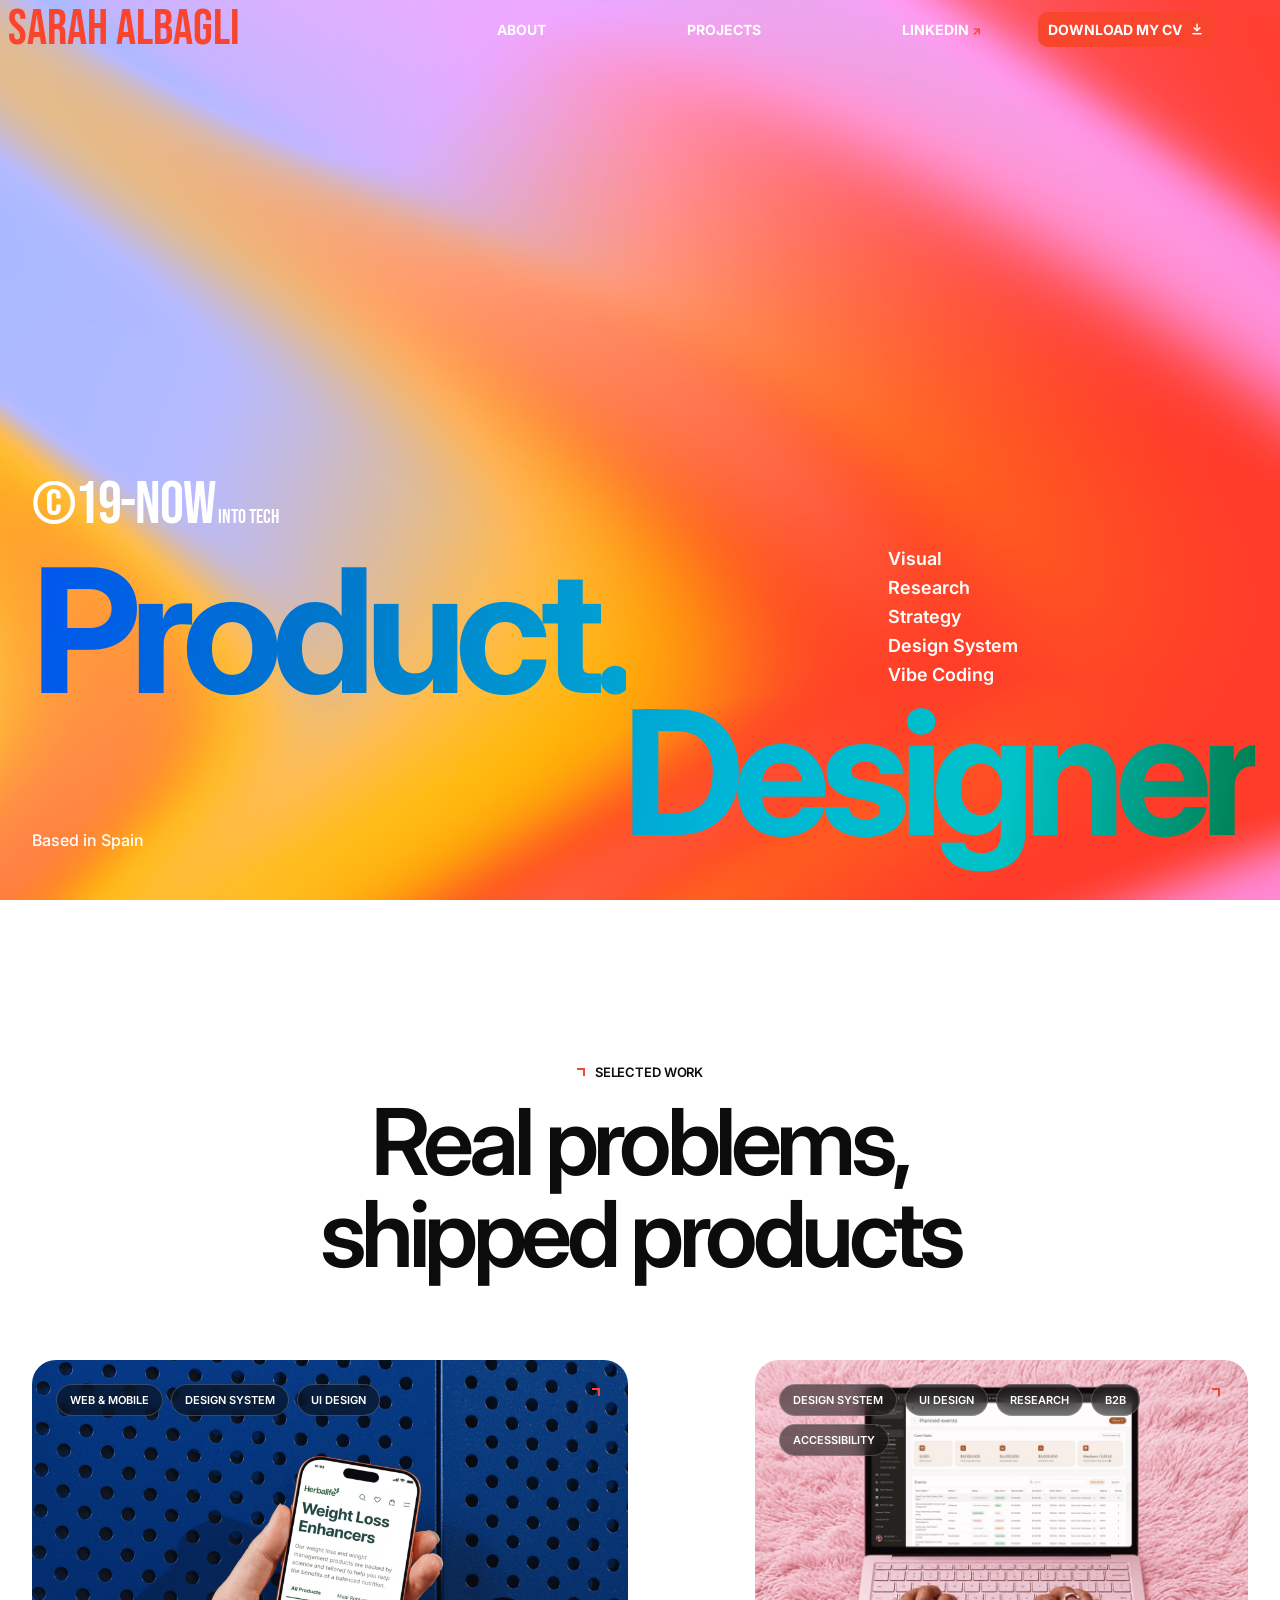
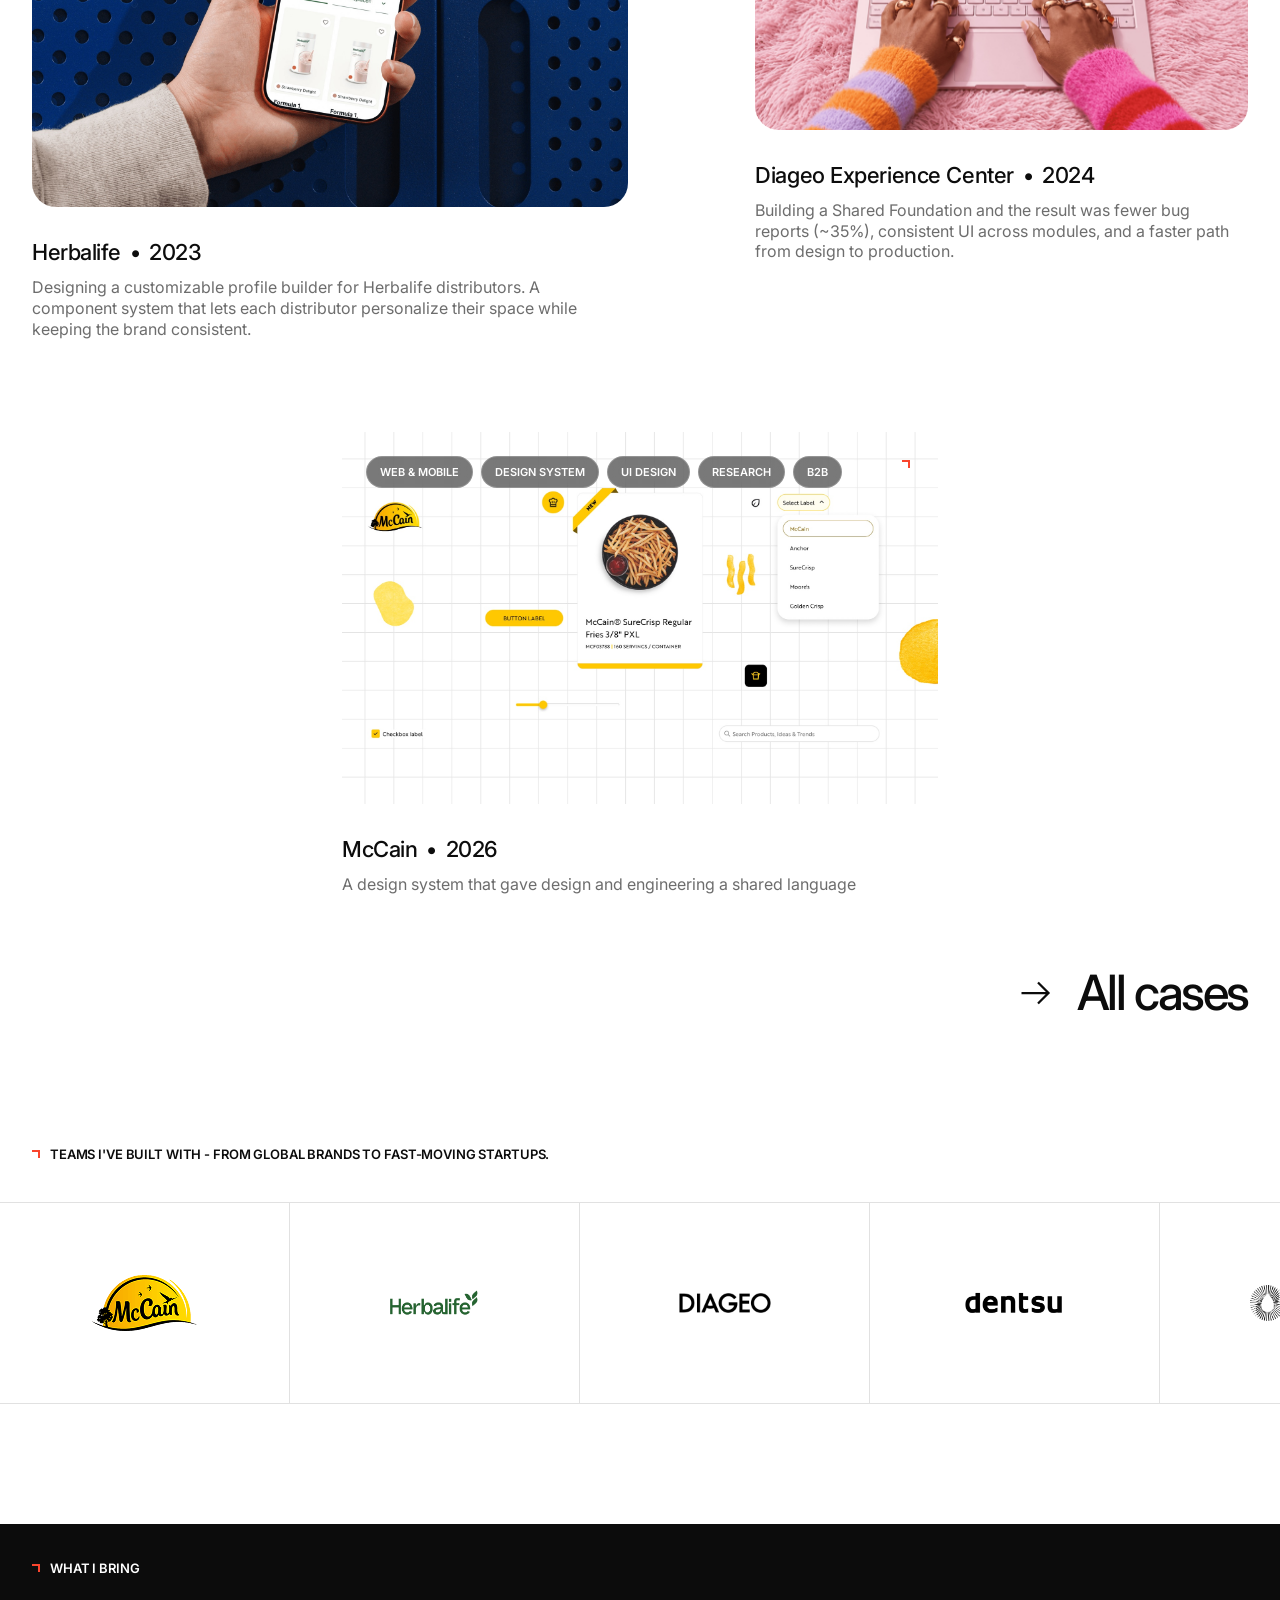
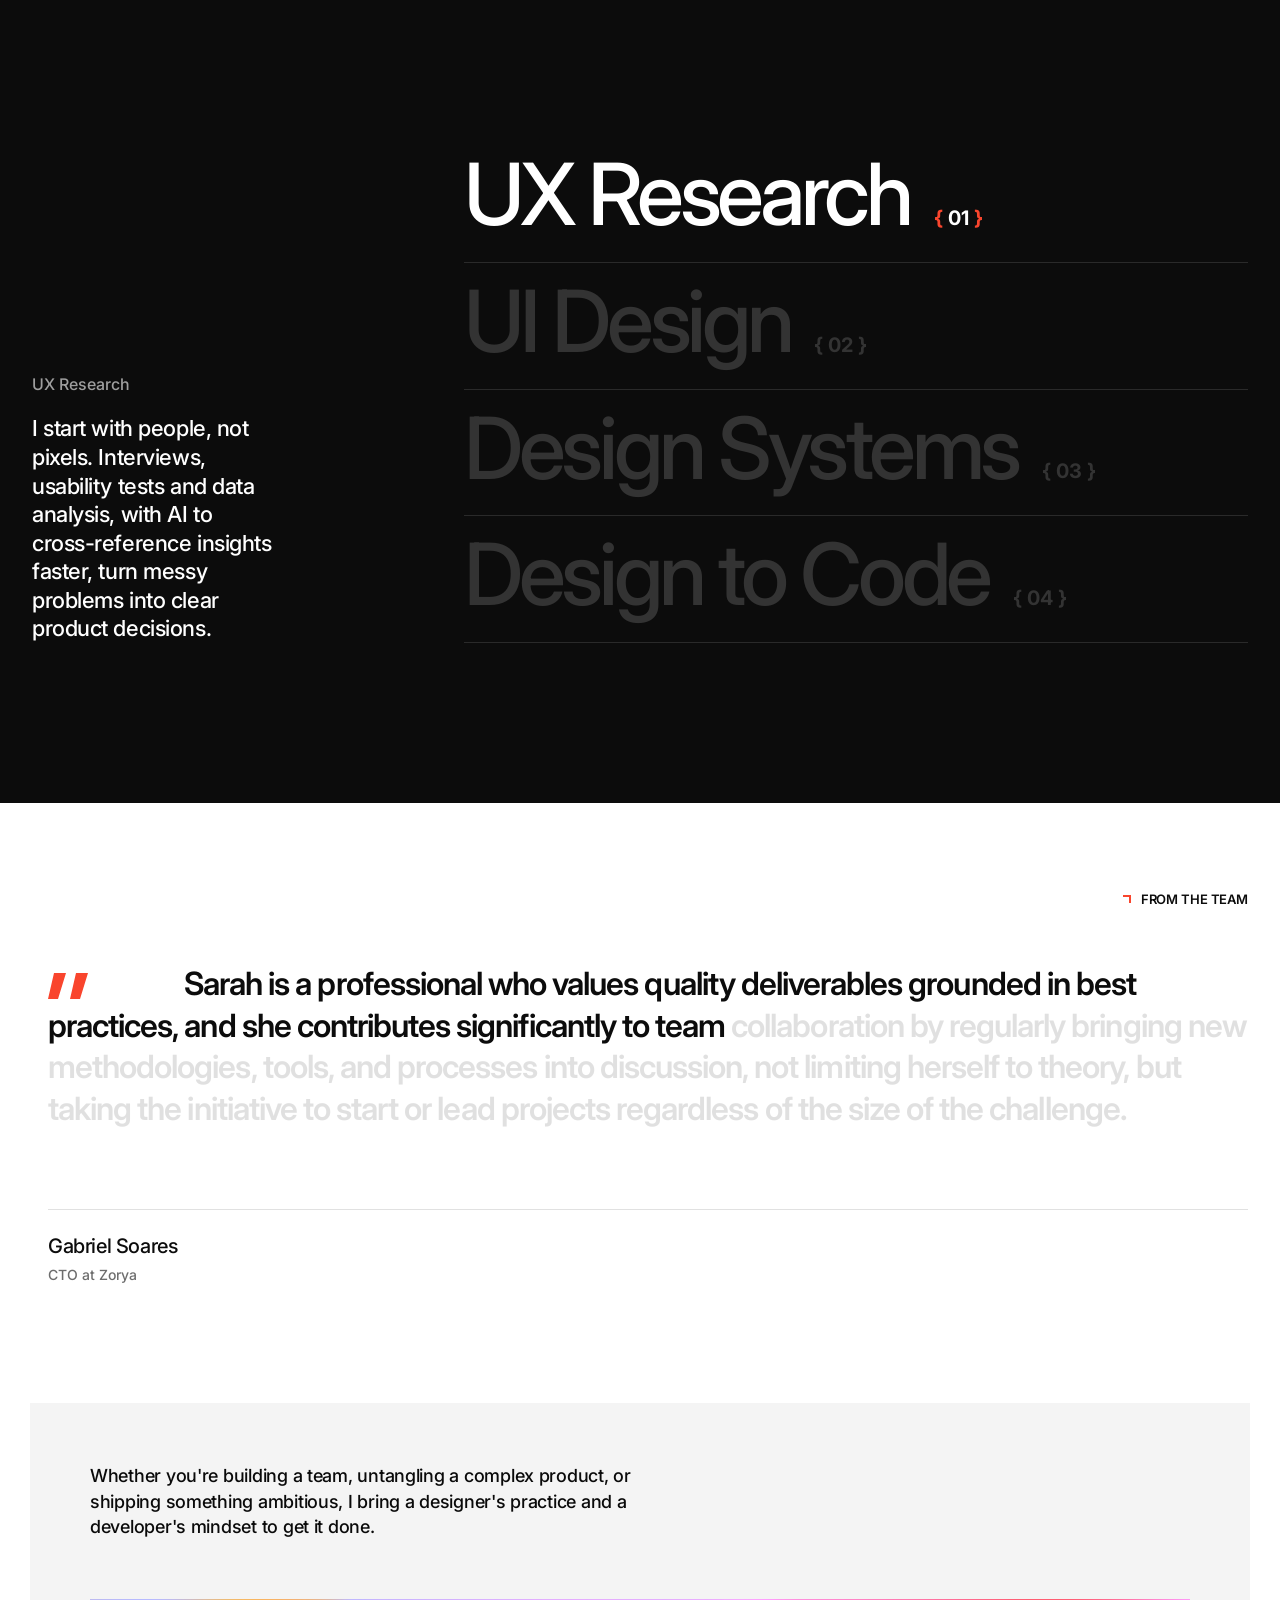
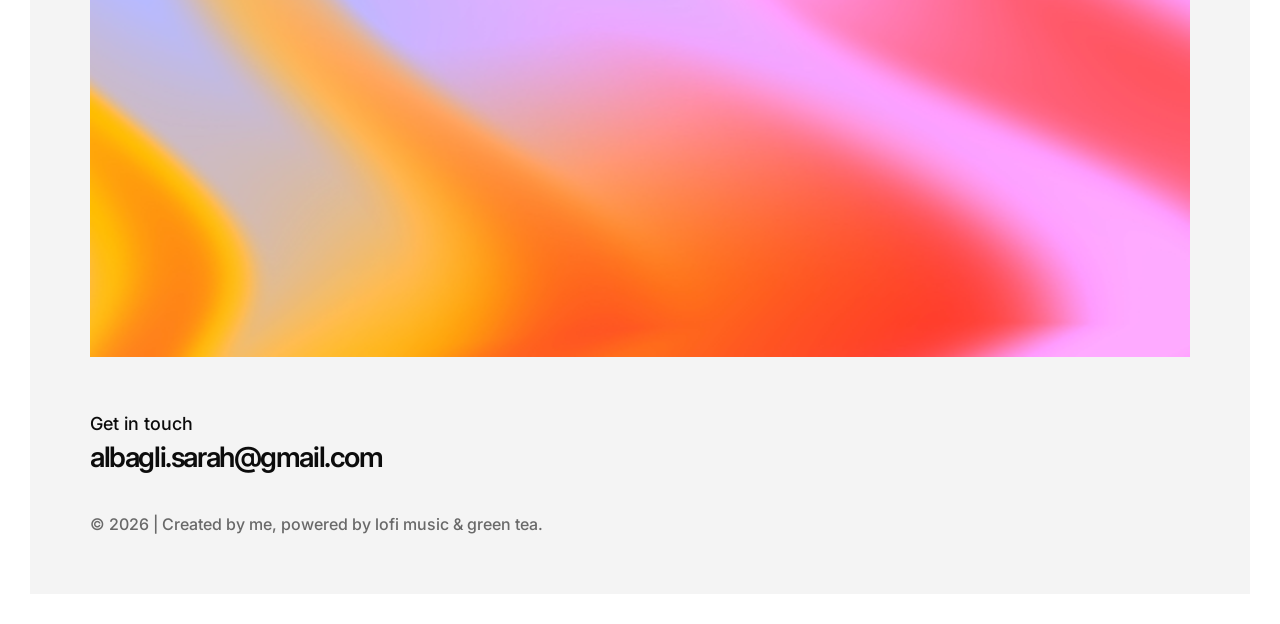
==== index.html @ e876b23d "Vercel Analytics, Herbalife achievements video, process section rework - Vercel Web Analytics script" ====
<!DOCTYPE html>
<html lang="en">
<head>
  <meta charset="UTF-8" />
  <meta name="viewport" content="width=device-width, initial-scale=1" />
  <title data-i18n="home.title">Sarah Albagli • Product Designer</title>
  <meta name="description" content="Senior Product Designer based in Spain." />
  <!-- Link previews (WhatsApp, LinkedIn, Slack, iMessage, browsers) -->
  <meta property="og:type" content="website" />
  <meta property="og:site_name" content="Sarah Albagli" />
  <meta property="og:title" content="Sarah Albagli • Product Designer" />
  <meta property="og:description" content="Senior Product Designer based in Spain." />
  <meta property="og:url" content="https://sarahalbagli.vercel.app/" />
  <meta property="og:image" content="https://sarahalbagli.vercel.app/og-image.jpg" />
  <meta property="og:image:width" content="1200" />
  <meta property="og:image:height" content="630" />
  <meta property="og:image:alt" content="Sarah Albagli, Product Designer" />
  <meta name="twitter:card" content="summary_large_image" />
  <meta name="twitter:title" content="Sarah Albagli • Product Designer" />
  <meta name="twitter:description" content="Senior Product Designer based in Spain." />
  <meta name="twitter:image" content="https://sarahalbagli.vercel.app/og-image.jpg" />
  <link rel="icon" href="/favicon.ico" sizes="32x32" />
  <link rel="icon" type="image/png" sizes="16x16" href="/favicon-16.png" />
  <link rel="icon" type="image/png" sizes="32x32" href="/favicon-32.png" />
  <link rel="apple-touch-icon" href="/apple-touch-icon.png" />
  <link rel="preconnect" href="https://fonts.googleapis.com" />
  <link rel="preconnect" href="https://fonts.gstatic.com" crossorigin />
  <link href="https://fonts.googleapis.com/css2?family=Bebas+Neue&family=Inter:wght@400;500;600;700&display=swap" rel="stylesheet" />
  <link rel="stylesheet" href="style.css" />
  <script>
    // Skip the intro for returning visitors before anything paints
    try { if (localStorage.getItem('introSeen')) document.documentElement.classList.add('intro-seen'); } catch (e) {}
  </script>
  <!-- Vercel Web Analytics (only loads on Vercel; enable it in the project's Analytics tab) -->
  <script>window.va = window.va || function () { (window.vaq = window.vaq || []).push(arguments); };</script>
  <script defer src="/_vercel/insights/script.js"></script>
</head>
<body>

  <!-- First-visit intro: red curtain that splits open -->
  <div class="intro" aria-hidden="true">
    <div class="intro__half intro__half--top"><p class="intro__text" data-i18n="home.intro">Let's create great things together</p></div>
    <div class="intro__half intro__half--bottom"><span class="intro__dot"></span></div>
  </div>

  <!-- Header -->
  <header class="header">
    <a href="./" class="logo">Sarah Albagli</a>
    <nav class="header__nav">
      <a href="./about" data-i18n="nav.about">About</a>
      <a href="./projects/" data-i18n="nav.work">Projects</a>
      <a href="https://www.linkedin.com/in/sarahalbagli/" target="_blank" rel="noopener">LinkedIn <span class="arrow-up">↗</span></a>
    </nav>
    <a href="assets/sarah-albagli-cv.pdf" class="btn-cv" download>
      <span data-i18n="nav.cv">Download my CV</span>
      <svg width="14" height="14" viewBox="0 0 24 24" fill="none" stroke="currentColor" stroke-width="2.5" stroke-linecap="round" stroke-linejoin="round" aria-hidden="true"><path d="M12 4v11M7 10l5 5 5-5M5 20h14"/></svg>
    </a>
    <!-- Language switch hidden until the Spanish copy is reviewed: remove "hidden" and set LANG_SWITCH_ENABLED = true in script.js -->
    <div class="lang" role="group" aria-label="Language" hidden>
      <button type="button" data-lang="en" aria-pressed="true">EN</button>
      <button type="button" data-lang="es" aria-pressed="false">ES</button>
    </div>
    <button class="menu-toggle" aria-expanded="false" aria-controls="menu">
      <span class="menu-toggle__lines" aria-hidden="true"><span></span><span></span></span>
      <span class="menu-toggle__label" data-i18n="menu.label">Menu</span>
    </button>
  </header>

  <!-- Fullscreen menu -->
  <div class="menu" id="menu" aria-label="Site menu" inert>
    <button class="menu__close" aria-label="Close menu">
      <span class="menu__close-icon" aria-hidden="true"><span></span><span></span></span>
      <span class="menu__close-label" data-i18n="menu.label">Menu</span>
    </button>
    <div class="menu__contact">
      <p data-i18n="menu.talk">Let's talk</p>
      <a href="mailto:albagli.sarah@gmail.com">albagli.sarah@gmail.com</a>
    </div>
    <nav class="menu__links">
      <a href="./about/" data-label="About"><span data-i18n="menu.about">About</span></a>
      <a href="./projects/" data-label="Projects"><span data-i18n="menu.projects">Projects</span></a>
      <a href="https://www.linkedin.com/in/sarahalbagli/" target="_blank" rel="noopener" data-label="LinkedIn ↗"><span>LinkedIn ↗</span></a>
      <a href="assets/sarah-albagli-cv.pdf" download data-label="Download my CV"><span data-i18n="nav.cv">Download my CV</span></a>
    </nav>
  </div>

  <main>

    <!-- Hero -->
    <section class="hero" data-hero>
      <div class="hero__bg flow" data-flow="/assets/img/hero-background.jpg" data-flow-amp="2" aria-hidden="true"><canvas></canvas></div>

      <div class="hero__content">
        <p class="hero__since" data-i18n="home.since"><span class="hero__since-big">©19-now</span> into tech</p>

        <h1 class="hero__title">
          <span class="hero__line hero__line--1">Product<span class="hero__dot">.</span></span>
          <span class="hero__line hero__line--2">Designer</span>
        </h1>

        <ul class="hero__skills">
          <li>Visual</li>
          <li data-i18n="tag.research">Research</li>
          <li data-i18n="home.skill.strategy">Strategy</li>
          <li data-i18n="tag.designsystem">Design System</li>
          <li>Vibe Coding</li>
        </ul>

        <p class="hero__location" data-i18n="home.location">Based in Spain</p>
      </div>
    </section>

    <!-- Selected work -->
    <section class="work" id="work">
      <div class="section-head">
        <p class="eyebrow" data-i18n="home.work.eyebrow">Selected work</p>
        <h2 class="work__title" data-i18n="home.work.title">Real problems,<br />shipped products</h2>
      </div>

      <div class="work__grid">
        <a href="./projects/herbalife" class="case case--a reveal">
          <div class="case__media"><ul class="tags tags--dark case__tags"><li data-i18n="tag.webmobile">Web &amp; Mobile</li><li data-i18n="tag.designsystem">Design System</li><li data-i18n="home.svc2.name">UI Design</li></ul><img src="assets/img/herbalife.jpg" alt="Herbalife app on a phone" loading="lazy" /></div>
          <h3 class="case__client">Herbalife <span class="case__dot" aria-hidden="true">•</span> 2023</h3>
          <p class="case__desc" data-i18n="case.herbalife.desc">Designing a customizable profile builder for Herbalife distributors. A component system that lets each distributor personalize their space while keeping the brand consistent.</p>
        </a>

        <a href="./projects/dxc" class="case case--b reveal">
          <div class="case__media"><ul class="tags tags--dark case__tags"><li data-i18n="tag.designsystem">Design System</li><li data-i18n="home.svc2.name">UI Design</li><li data-i18n="tag.research">Research</li><li>B2B</li><li data-i18n="tag.accessibility">Accessibility</li></ul><img src="assets/img/dxc.jpg" alt="Dashboard on a laptop" loading="lazy" /></div>
          <h3 class="case__client">Diageo Experience Center <span class="case__dot" aria-hidden="true">•</span> 2024</h3>
          <p class="case__desc" data-i18n="home.case.dxc.desc">Building a Shared Foundation and the result was fewer bug reports (~35%), consistent UI across modules, and a faster path from design to production.</p>
        </a>

        <a href="./projects/mccain" class="case case--c reveal">
          <div class="case__media"><ul class="tags tags--dark case__tags"><li data-i18n="tag.webmobile">Web &amp; Mobile</li><li data-i18n="tag.designsystem">Design System</li><li data-i18n="home.svc2.name">UI Design</li><li data-i18n="tag.research">Research</li><li>B2B</li></ul><img src="assets/img/mccainmain.jpg" alt="McCain component library" loading="lazy" /><video class="media-video" src="assets/mccainsmall.mp4" autoplay muted loop playsinline disablepictureinpicture preload="metadata" aria-hidden="true"></video></div>
          <h3 class="case__client">McCain <span class="case__dot" aria-hidden="true">•</span> 2026</h3>
          <p class="case__desc" data-i18n="home.case.mccain.desc">A design system that gave design and engineering a shared language</p>
        </a>

        <!-- AI Hub: hidden for now. To bring it back, delete the "hidden" attribute on the line below. -->
        <a href="./projects/ai-hub" class="case case--d reveal" hidden>
          <div class="case__media"><ul class="tags tags--dark case__tags"><li data-i18n="tag.webmobile">Web &amp; Mobile</li><li data-i18n="tag.research">Research</li><li>B2B</li><li data-i18n="home.svc2.name">UI Design</li></ul><img src="assets/img/ai-hub.jpg" alt="AI Hub, coming soon" loading="lazy" /></div>
          <h3 class="case__client">AI Hub <span class="case__dot" aria-hidden="true">•</span> 2026</h3>
          <p class="case__desc" data-i18n="case.aihub.desc">Unifying tools, workflows and culture for 68,000 people across 120+ markets, in 15 languages.</p>
        </a>
      </div>

      <a href="./projects" class="all-cases">
        <svg width="36" height="36" viewBox="0 0 24 24" fill="none" stroke="currentColor" stroke-width="1.5" aria-hidden="true"><path d="M3 12h18M14 5l7 7-7 7"/></svg>
        <span data-i18n="home.allcases">All cases</span>
      </a>
    </section>

    <!-- Clients -->
    <section class="logos" aria-labelledby="logos-title">
      <div class="marquee-head marquee-head--left"><h2 class="eyebrow" id="logos-title"><span><span data-i18n="home.logos.title">Teams I've built with</span> - <span data-i18n="home.logos.sub">From global brands to fast-moving startups.</span></span></h2></div>
      <div class="clients">
      <div class="clients__track marquee__track">
        <div class="clients__set marquee__set">
          <div class="clients__cell"><img src="assets/logos/mccain.png" alt="McCain" /></div>
          <div class="clients__cell"><img src="assets/logos/herbalife.png" alt="Herbalife" /></div>
          <div class="clients__cell"><img src="assets/logos/diageo.png" alt="Diageo" class="is-square" /></div>
          <div class="clients__cell"><img src="assets/logos/dentsu.png" alt="dentsu" /></div>
          <div class="clients__cell"><img src="assets/logos/primo-brands.png" alt="Primo Brands" /></div>
        </div>
      </div>
      </div>
    </section>

    <!-- What I bring -->
    <section class="services">
      <div class="services__head">
        <p class="eyebrow eyebrow--light" data-i18n="home.svc.eyebrow">What I Bring</p>
      </div>

      <div class="services__body">
        <div class="services__detail">
          <p class="services__detail-title" data-i18n="home.svc1.name">UX Research</p>
          <p class="services__detail-text" data-i18n="home.svc1.text">I start with people, not pixels. Interviews, usability tests and data analysis, with AI to cross-reference insights faster, turn messy problems into clear product decisions.</p>
        </div>

        <ul class="services__list">
          <li data-i18n-text="home.svc1.text" class="is-active" data-text="I start with people, not pixels. Interviews, usability tests and data analysis, with AI to cross-reference insights faster, turn messy problems into clear product decisions.">
            <span class="services__name" data-i18n="home.svc1.name">UX Research</span><span class="services__num">{ <b>01</b> }</span>
          </li>
          <li data-i18n-text="home.svc2.text" data-text="Clean, intentional interfaces with an eye for detail. Every state is considered, from empty to error to loading, so the experience holds up beyond the happy path.">
            <span class="services__name" data-i18n="home.svc2.name">UI Design</span><span class="services__num">{ <b>02</b> }</span>
          </li>
          <li data-i18n-text="home.svc3.text" data-text="I build and maintain component libraries that scale: tokens, variants and documentation that keep product, brand and code consistent as the team grows.">
            <span class="services__name" data-i18n="home.svc3.name">Design Systems</span><span class="services__num">{ <b>03</b> }</span>
          </li>
          <li data-i18n-text="home.svc4.text" data-text="A former front-end developer, I know what engineers need to ship. My handoffs are detailed, my specs are realistic, and I prototype in code when it's the faster path.">
            <span class="services__name" data-i18n="home.svc4.name">Design to Code</span><span class="services__num">{ <b>04</b> }</span>
          </li>
        </ul>
      </div>
    </section>

    <!-- Testimonial -->
    <section class="quote">
      <p class="eyebrow quote__eyebrow" data-i18n="home.quote.eyebrow">From the Team</p>
      <blockquote class="quote__body">
        <svg class="quote__mark" width="40" height="26" viewBox="0 0 40 26" aria-hidden="true"><path d="M6 0h12L10 26H0zM28 0h12l-8 26H22z"/></svg>
        <p class="quote__text" data-words data-i18n="home.quote.text">Sarah is a professional who values quality deliverables grounded in best practices, and she contributes significantly to team collaboration by regularly bringing new methodologies, tools, and processes into discussion, not limiting herself to theory, but taking the initiative to start or lead projects regardless of the size of the challenge.</p>
        <footer class="quote__author">
          <cite>Gabriel Soares</cite>
          <span data-i18n="home.quote.role">CTO at Zorya</span>
        </footer>
      </blockquote>
    </section>

  </main>

  <!-- Footer -->
  <footer class="footer">
    <p class="footer__statement" data-i18n="footer.statement">Whether you're building a team, untangling a complex product, or shipping something ambitious, I bring a designer's practice and a developer's mindset to get it done.</p>
    <div class="footer__gradient flow" data-flow="/assets/img/footer-background.jpg" aria-hidden="true"><canvas></canvas></div>
    <p class="footer__label" data-i18n="footer.label">Get in touch</p>
    <a href="mailto:albagli.sarah@gmail.com" class="footer__email">albagli.sarah@gmail.com</a>
    <p class="footer__copy" data-i18n="footer.copy">© 2026 | Created by me, powered by lofi music &amp; green tea.</p>
  </footer>

  <!-- Spanish translations for this page (shared strings live in /i18n.js) -->
  <script type="application/json" id="i18n-es">
{
  "home.title": "Sarah Albagli • Diseñadora de Producto",
  "home.intro": "Hagamos grandes cosas juntos",
  "home.since": "<span class=\"hero__since-big\">©19-now</span> en tecnología",
  "home.skill.strategy": "Estrategia",
  "home.location": "Desde España",
  "home.work.eyebrow": "Trabajos seleccionados",
  "home.work.title": "Problemas reales,<br />productos lanzados",
  "home.allcases": "Todos los casos",
  "home.svc.eyebrow": "Lo que aporto",
  "home.svc1.name": "Investigación UX",
  "home.svc2.name": "Diseño UI",
  "home.svc3.name": "Sistemas de diseño",
  "home.svc4.name": "Del diseño al código",
  "home.svc1.text": "Empiezo por las personas, no por los píxeles. Entrevistas, pruebas de usabilidad y análisis de datos, con IA para cruzar hallazgos más rápido, convierten problemas confusos en decisiones de producto claras.",
  "home.quote.eyebrow": "Del equipo",
  "home.quote.text": "Sarah es una profesional que valora los entregables de calidad basados en buenas prácticas, y contribuye de forma significativa a la colaboración del equipo trayendo con frecuencia nuevas metodologías, herramientas y procesos a la discusión. No se limita a la teoría: toma la iniciativa de iniciar o liderar proyectos, sin importar el tamaño del desafío.",
  "home.quote.role": "CTO en Zorya",
  "home.svc2.text": "Interfaces limpias e intencionales, con atención al detalle. Cada estado está pensado, del vacío al error y a la carga, para que la experiencia funcione más allá del camino ideal.",
  "home.svc3.text": "Construyo y mantengo librerías de componentes que escalan: tokens, variantes y documentación que mantienen coherentes producto, marca y código a medida que el equipo crece.",
  "home.svc4.text": "Como ex desarrolladora front-end, sé lo que los ingenieros necesitan para lanzar. Mis handoffs son detallados, mis especificaciones realistas, y prototipo en código cuando es el camino más rápido.",
  "home.logos.title": "Equipos con los que he construido",
  "home.logos.sub": "De marcas globales a startups que se mueven rápido."
}
  </script>
  <script src="i18n.js"></script>
  <script src="script.js"></script>
</body>
</html>
---- style.css ----
/* ---------- Tokens ---------- */
:root {
  --ink: #0c0c0c;
  --ink-soft: rgba(12, 12, 12, 0.6);
  --paper: #ffffff;
  --paper-2: #f4f4f4;
  --blue: #0077cb;
  --red: #f9452d;
  --line: rgba(12, 12, 12, 0.12);

  --g-yellow: #ffb800;
  --g-orange: #ff7a1a;
  --g-lavender: #a9b4ff;
  --g-pink: #f7a3ff;
  --g-red: #ff3b2f;

  --font-sans: "Inter", system-ui, sans-serif;
  --font-display: "Bebas Neue", "Inter", sans-serif;

  --gutter: clamp(16px, 2.5vw, 36px);
}

*, *::before, *::after { box-sizing: border-box; }
html { scroll-behavior: smooth; }
body {
  margin: 0;
  font-family: var(--font-sans);
  color: var(--ink);
  background: var(--paper);
  -webkit-font-smoothing: antialiased;
  overflow-x: hidden;
}
[hidden] { display: none !important; }
img { display: block; max-width: 100%; }
a { color: inherit; text-decoration: none; }
ul { list-style: none; margin: 0; padding: 0; }
h1, h2, h3, p, blockquote { margin: 0; }
button { font: inherit; color: inherit; background: none; border: 0; cursor: pointer; }

/* ---------- Shared ---------- */
.eyebrow {
  display: inline-flex;
  align-items: center;
  gap: 10px;
  font-size: 13px;
  font-weight: 600;
  text-transform: uppercase;
  letter-spacing: -0.01em;
}
.eyebrow::before {
  content: "";
  width: 8px;
  height: 8px;
  border-top: 2px solid var(--red);
  border-right: 2px solid var(--red);
}
.eyebrow--light { color: #fff; }


/* ---------- Header ---------- */
.header {
  position: fixed;
  inset: 0 0 auto 0;
  z-index: 50;
  display: grid;
  grid-template-columns: 1fr auto auto auto;
  align-items: center;
  gap: clamp(20px, 4.5vw, 96px);
  padding: 4px 8px 0;
  color: #fff;
  mix-blend-mode: normal;
  transition: background 0.3s, color 0.3s;
}
.header.is-solid { background: rgba(255, 255, 255, 0.85); backdrop-filter: blur(12px); color: var(--ink); }
.logo {
  font-family: var(--font-display);
  font-size: 50px;
  line-height: 1;
  color: var(--red);
  text-transform: uppercase;
  white-space: nowrap;
  transition: color 0.2s;
}
.logo:hover { color: var(--blue); }
.header__nav { display: flex; gap: clamp(32px, 11vw, 150px); }
.header__nav a {
  font-size: 14px;
  font-weight: 700;
  text-transform: uppercase;
  transition: opacity 0.2s;
}
.header__nav a:hover { opacity: 0.6; }
.arrow-up { color: var(--red); font-size: 12px; }

.btn-cv {
  display: inline-flex;
  align-items: center;
  gap: 8px;
  padding: 9px 10px;
  border-radius: 10px;
  background: var(--red);
  color: #fff;
  font-size: 14px;
  font-weight: 700;
  text-transform: uppercase;
  transition: transform 0.2s, background-color 0.2s;
}
.btn-cv:hover { transform: translateY(-2px); background: var(--blue); }

/* The Menu button only exists on tablet and mobile, where the nav links are hidden */
.menu-toggle { display: none; align-items: center; gap: 20px; }
.menu-toggle__lines { display: grid; gap: 8px; width: 42px; }
.menu-toggle__lines span { height: 2px; background: currentColor; transition: transform 0.3s; }
.menu-toggle__label { font-family: var(--font-display); font-size: 50px; line-height: 1; }

/* ---------- Language switch ---------- */
.lang { display: flex; align-items: center; font-size: 14px; font-weight: 700; }
.lang button { padding: 6px 4px; opacity: 0.45; transition: opacity 0.2s; }
.lang button + button::before { content: "/"; margin-right: 8px; opacity: 0.45; }
.lang button:hover, .lang button[aria-pressed="true"] { opacity: 1; }

/* ---------- First-visit intro ---------- */
.intro { position: fixed; inset: 0; z-index: 100; }
.intro-seen .intro { display: none; }
html.intro-active { overflow: hidden; }
.intro::before {
  content: "";
  position: absolute;
  inset: 0;
  background: rgba(0, 0, 0, 0.6);
  transition: opacity 1.5s ease;
}
.intro.is-open { pointer-events: none; }
.intro.is-open::before { opacity: 0; }
.intro__half {
  position: absolute;
  left: 0;
  right: 0;
  height: 50%;
  display: flex;
  justify-content: center;
  background: #e8200e;
  transition: transform 1.5s cubic-bezier(.7,0,.25,1);
}
.intro__half--top { top: 0; align-items: flex-end; padding: 0 16px 14px; }
.intro__half--bottom { bottom: 0; align-items: flex-start; padding-top: 22px; }
.intro.is-open .intro__half--top { transform: translateY(-100%); }
.intro.is-open .intro__half--bottom { transform: translateY(100%); }
.intro__text {
  font-family: var(--font-display);
  font-size: clamp(28px, 4.4vw, 64px);
  line-height: 1;
  text-transform: uppercase;
  text-align: center;
  color: #fff;
}
.intro__text span {
  display: inline-block;
  opacity: 0;
  transform: translateY(45%);
  animation: intro-letter 0.5s cubic-bezier(.2,.7,.2,1) forwards;
}
.intro__dot { width: 8px; height: 8px; border-radius: 50%; background: #fff; }
@keyframes intro-letter { to { opacity: 1; transform: none; } }

/* ---------- Menu panel ---------- */
.menu {
  position: fixed;
  inset: 0 0 auto 0;
  z-index: 70;
  display: grid;
  grid-template-columns: 1fr auto;
  grid-template-rows: auto 1fr;
  row-gap: 24px;
  min-height: 328px;
  padding: 40px;
  background: #e8200e;
  color: #fff;
  transform: translateY(-100%);
  visibility: hidden;
  transition: transform 0.55s cubic-bezier(.7,0,.2,1), visibility 0s linear 0.55s;
}
.menu.is-open {
  transform: none;
  visibility: visible;
  transition: transform 0.55s cubic-bezier(.7,0,.2,1), visibility 0s;
}
.menu__close { grid-column: 1 / -1; display: flex; align-items: center; gap: 20px; justify-self: end; align-self: start; }
.menu__close-label { font-family: var(--font-display); font-size: 50px; line-height: 0.9; }
.menu__close-icon { position: relative; width: 42px; height: 12px; }
.menu__close-icon span { position: absolute; left: 0; top: 50%; width: 100%; height: 2px; background: currentColor; }
.menu__close-icon span:first-child { transform: rotate(14deg); }
.menu__close-icon span:last-child { transform: rotate(-14deg); }

.menu__contact { align-self: end; }
.menu__contact p { font-size: 18px; font-weight: 500; margin-bottom: 4px; }
.menu__contact a { font-size: clamp(26px, 3.2vw, 46px); font-weight: 600; letter-spacing: -0.04em; }
.menu__links { display: grid; justify-items: end; align-self: end; }
.menu__links a {
  position: relative;
  display: block;
  overflow: hidden;
  font-size: 30px;
  font-weight: 600;
  line-height: 1.43;
  letter-spacing: -0.03em;
}
.menu__links a span, .menu__links a::after { display: block; transition: transform 0.4s cubic-bezier(.7,0,.2,1); }
.menu__links a::after { content: attr(data-label); position: absolute; left: 0; top: 100%; }
.menu__links a:hover span, .menu__links a:hover::after { transform: translateY(-100%); }

/* ---------- Flowing gradient (hero + footer) ----------
   The image is the static fallback; script.js warps it slowly on a WebGL canvas. */
.hero__bg, .footer__gradient {
  position: absolute;
  inset: 0;
  overflow: hidden;
  background: var(--g-lavender) center / cover no-repeat;
}
.hero__bg { background-image: url("assets/img/hero-background.jpg"); }
.footer__gradient { background-image: url("assets/img/footer-background.jpg"); }
.flow canvas {
  position: absolute;
  inset: 0;
  width: 100%;
  height: 100%;
  opacity: 0;
  transition: opacity 0.8s ease;
}
.flow canvas.is-ready { opacity: 1; }

/* ---------- Hero ---------- */
.hero {
  position: relative;
  min-height: 100vh;
  min-height: 100svh;
  overflow: hidden;
  color: #fff;
}
.hero__content {
  position: relative;
  min-height: inherit;
  display: grid;
  grid-template-columns: 1fr auto;
  grid-template-rows: 1fr auto auto auto;
  padding: 0 var(--gutter) var(--gutter);
}
.hero__since {
  grid-column: 1 / -1;
  align-self: end;
  font-family: var(--font-display);
  font-size: 20px;
  text-transform: uppercase;
  line-height: 1;
}
.hero__since-big { font-size: 60px; letter-spacing: -0.02em; }

.hero__title {
  grid-column: 1 / -1;
  grid-row: 2 / 4;
  font-weight: 700;
  font-size: clamp(64px, 13.5vw, 240px);
  line-height: 0.82;
  letter-spacing: -0.06em;
  margin-top: 0.15em;
}
.hero__line {
  display: block;
  width: fit-content;
  /* the gradient only paints inside the box: extend it below the descenders (g) */
  padding-bottom: 0.3em;
  margin-bottom: -0.3em;
  background: linear-gradient(100deg, #0047ff 0%, #0077cb 30%, #00b5d6 60%, #00c2c7 80%, #00733a 100%);
  background-size: 100vw 100%;
  background-attachment: fixed;
  -webkit-background-clip: text;
  background-clip: text;
  color: transparent;
}
.hero__line--2 { margin-left: auto; margin-right: -0.04em; margin-bottom: -0.16em; }
.hero__dot { display: inline-block; }

.hero__skills {
  grid-column: 2;
  grid-row: 2;
  align-self: start;
  margin: 0.6em 18vw 0 0;
  font-size: 18px;
  font-weight: 600;
  line-height: 1.6;
  position: relative;
  z-index: 1;
}
.hero__location {
  grid-column: 1;
  grid-row: 4;
  margin-top: -2.4em;
  font-size: 16px;
  font-weight: 500;
}

/* ---------- Selected work ---------- */
.work { padding: 160px var(--gutter) 80px; }
.section-head { text-align: center; margin-bottom: 80px; }
.work__title {
  margin-top: 16px;
  font-size: clamp(48px, 7.2vw, 104px);
  font-weight: 600;
  line-height: 1;
  letter-spacing: -0.06em;
}

.work__grid {
  display: grid;
  grid-template-columns: repeat(12, 1fr);
  row-gap: 64px;
  column-gap: 24px;
}
.case { display: block; }
.case--a { grid-column: 1 / 7; }
.case--b { grid-column: 8 / 13; }
.case--c { grid-column: 4 / 10; }
.case--d { grid-column: 1 / 7; }

.case__media {
  position: relative;
  overflow: hidden;
  border-radius: 24px;
  margin-bottom: 32px;
  background: var(--paper-2);
}
.case__media::after {
  content: "";
  position: absolute;
  top: 28px;
  right: 28px;
  width: 8px;
  height: 8px;
  border-top: 2px solid var(--red);
  border-right: 2px solid var(--red);
}
.case__media img { display: block; width: 100%; aspect-ratio: 4 / 3; object-fit: cover; transition: transform 0.6s cubic-bezier(.2,.7,.2,1); }
.case--c .case__media img { aspect-ratio: 16 / 10; }
.case:hover .case__media img, .case:hover .case__media video { transform: scale(1.04); }

.case__client { font-size: 22px; font-weight: 500; letter-spacing: -0.02em; color: var(--ink); margin-bottom: 12px; }
.case__dot { margin: 0 0.15em; }
.case__tags { position: absolute; top: 24px; left: 24px; right: 64px; z-index: 2; }
/* darker than the default dark pills so they stay legible on light images too */
.case__tags.tags--dark li { background: rgba(12, 12, 12, 0.55); border-color: rgba(255, 255, 255, 0.2); }
.case__desc { font-size: 16px; font-weight: 400; color: var(--ink-soft); line-height: 1.3; margin-bottom: 28px; }

.tags { display: flex; flex-wrap: wrap; gap: 8px; }
.tags li {
  padding: 8px 13px;
  border: 1px solid var(--line);
  border-radius: 999px;
  font-size: 11px;
  font-weight: 600;
  text-transform: uppercase;
}

.all-cases {
  display: flex;
  align-items: center;
  justify-content: flex-end;
  gap: 24px;
  margin-top: 40px;
  font-size: clamp(36px, 3.8vw, 55px);
  font-weight: 500;
  letter-spacing: -0.05em;
}
.all-cases svg { transition: transform 0.3s; }
.all-cases:hover svg { transform: translateX(8px); }

/* Autoplay videos sit invisibly over their image and fade in only once
   they are actually playing, so a blocked video never shows a play button */
.media-video {
  position: absolute;
  inset: 0;
  width: 100%;
  height: 100%;
  object-fit: cover;
  opacity: 0;
  pointer-events: none;
  transition: opacity 0.5s ease, transform 0.6s cubic-bezier(.2,.7,.2,1);
}
.media-video.is-playing { opacity: 1; }
.media-video::-webkit-media-controls,
.media-video::-webkit-media-controls-start-playback-button { display: none !important; }
.case-card .media-video { z-index: 0; }

/* ---------- What I bring ---------- */
.services { background: var(--ink); color: #fff; padding: 36px var(--gutter) 160px; }
.services__head { display: flex; justify-content: space-between; align-items: flex-start; margin-bottom: 160px; }
.services__body { display: grid; grid-template-columns: 1fr 2fr; gap: 40px; align-items: end; }
.services__detail { max-width: 240px; }
.services__detail-title { font-size: 16px; font-weight: 500; opacity: 0.6; margin-bottom: 20px; }
.services__detail-text { font-size: 22px; font-weight: 500; line-height: 1.3; letter-spacing: -0.02em; transition: opacity 0.25s; }

.services__list li {
  display: flex;
  align-items: flex-end;
  gap: 24px;
  padding: 16px 0 24px;
  border-bottom: 1px solid rgba(255, 255, 255, 0.12);
  color: #333;
  cursor: pointer;
  transition: color 0.35s;
}
.services__name {
  font-size: clamp(44px, 6.7vw, 96px);
  font-weight: 500;
  line-height: 1;
  letter-spacing: -0.05em;
}
.services__num { font-size: 20px; font-weight: 700; padding-bottom: 0.4em; white-space: nowrap; }
.services__list li.is-active { color: #fff; }
.services__list li.is-active .services__num { color: var(--red); }
.services__list li.is-active .services__num b { color: #fff; }

/* ---------- Testimonial ---------- */
.quote { padding: 88px var(--gutter) 120px; }
.quote__eyebrow { display: flex; justify-content: flex-end; margin-bottom: 56px; }
.quote__body { max-width: 1200px; margin-left: auto; }
.quote__mark { fill: var(--red); float: left; margin: 10px 96px 0 0; }
.quote__text {
  font-size: clamp(24px, 2.5vw, 36px);
  font-weight: 600;
  line-height: 1.3;
  letter-spacing: -0.03em;
  padding-bottom: 80px;
  border-bottom: 1px solid var(--line);
}
.quote__text .w { opacity: 0.12; transition: opacity 0.4s; }
.quote__text .w.is-on { opacity: 1; }
.quote__author { padding-top: 24px; }
.quote__author cite { display: block; font-style: normal; font-size: 20px; font-weight: 500; letter-spacing: -0.02em; }
.quote__author span { display: block; margin-top: 8px; font-size: 14px; font-weight: 500; color: var(--ink-soft); }

/* ---------- Clients ---------- */
.clients { overflow: hidden; border-top: 1px solid var(--line); border-bottom: 1px solid var(--line); }
.clients__track { display: flex; width: max-content; animation: marquee 30s linear infinite; } /* duration set in script.js */
.clients__set { display: flex; }
.clients__cell {
  display: grid;
  place-items: center;
  width: 290px;
  height: 200px;
  border-right: 1px solid var(--line);
}
.clients__cell img { max-width: 110px; max-height: 64px; object-fit: contain; }
.clients__cell img.is-square { max-width: 100px; max-height: 100px; }
.clients:hover .clients__track { animation-play-state: paused; }
@keyframes marquee { to { transform: translateX(-50%); } }

/* ---------- Footer ---------- */
.footer {
  margin: 0 30px 30px;
  padding: 60px 60px 60px;
  background: var(--paper-2);
}
.footer__statement {
  max-width: 32em;
  margin-bottom: 60px;
  font-size: clamp(18px, 1.4vw, 21px);
  font-weight: 500;
  line-height: 1.4;
  letter-spacing: -0.015em;
  color: #0a0a0a;
}
.footer__gradient { position: relative; height: clamp(200px, 28vw, 400px); margin-bottom: 56px; }
.footer__label { font-size: 18px; font-weight: 500; margin-bottom: 6px; }
.footer__email { display: inline-block; font-size: clamp(22px, 2.2vw, 32px); font-weight: 600; letter-spacing: -0.05em; margin-bottom: 40px; }
.footer__email:hover { color: var(--red); }
.footer__copy { font-size: 16px; font-weight: 500; color: var(--ink-soft); }

/* ---------- Scroll reveal ---------- */
.reveal { opacity: 0; transform: translateY(40px); transition: opacity 0.8s ease, transform 0.8s cubic-bezier(.2,.7,.2,1); }
.reveal.is-visible { opacity: 1; transform: none; }

/* ---------- Responsive ---------- */
@media (max-width: 1100px) {
  .header__nav { gap: 32px; }
  .header { gap: 24px; }
  .hero__skills { margin-right: 4vw; }
}

@media (max-width: 860px) {
  .header { grid-template-columns: 1fr auto auto; padding: 8px var(--gutter) 0; gap: 20px; }
  .intro__text { font-size: 6.6vw; }
  .header__nav, .btn-cv { display: none; }
  .menu-toggle { display: flex; }
  .logo, .menu-toggle__label { font-size: 36px; }
  .menu-toggle__lines { width: 32px; }
  .menu { grid-template-columns: 1fr; padding: 88px var(--gutter) 32px; row-gap: 40px; }
  .menu__close-label { font-size: 36px; }
  .menu__close { position: absolute; top: 16px; right: var(--gutter); }
  .menu__links { justify-items: start; order: 2; }
  .menu__contact { order: 3; }

  .hero__content { grid-template-columns: 1fr; grid-template-rows: 1fr auto auto auto auto; }
  .hero__since-big { font-size: 44px; }
  .hero__title { grid-row: 2; font-size: 19vw; }
  .hero__skills { grid-column: 1; grid-row: 3; margin: 32px 0 24px; font-size: 16px; }
  .hero__location { grid-row: 4; margin-top: 0; }

  .work { padding-top: 100px; }
  .section-head { margin-bottom: 48px; }
  .work__grid { grid-template-columns: 1fr; }
  .case--a, .case--b, .case--c, .case--d { grid-column: 1; }
  .case__media { border-radius: 16px; }
  .case__client { font-size: 19px; }
  .case__tags { top: 14px; left: 14px; right: 40px; gap: 6px; }
  .case__tags li { padding: 6px 10px; font-size: 10px; }
  .all-cases { justify-content: flex-start; }

  .services__body { grid-template-columns: 1fr; }
  .services__head { margin-bottom: 64px; }
  .services__detail { max-width: none; order: 2; }
  .services__num { font-size: 14px; }

  .quote__mark { float: none; display: block; margin: 0 0 24px; }
  .quote__eyebrow { justify-content: flex-start; }

  .clients__cell { width: 200px; height: 140px; }

  .footer { margin: 0 0 0; padding: 40px var(--gutter); }
  .footer__statement { margin-bottom: 32px; }
  .footer__gradient { margin-bottom: 40px; }
}

@media (max-width: 480px) {
  .header { gap: 14px; }
  .logo, .menu-toggle__label { font-size: 32px; }
  .menu-toggle__lines { display: none; }
}

@media (prefers-reduced-motion: reduce) {
  .clients__track { animation: none; }
  .menu, .menu.is-open, .menu__links a span, .menu__links a::after { transition: none; }
  .reveal { opacity: 1; transform: none; transition: none; }
  .quote__text .w { opacity: 1; }
}

/* =========================================================
   About page
   ========================================================= */
.page-light { padding-top: 80px; }

.about-intro {
  display: flex;
  flex-direction: column;
  align-items: flex-start;
  text-align: left;
  padding: 80px var(--gutter) 120px;
}
.about-intro__title {
  font-size: clamp(56px, 7.2vw, 104px);
  font-weight: 600;
  line-height: 1;
  letter-spacing: -0.06em;
  margin-bottom: 120px;
}
.about-intro__lead {
  max-width: 34em;
  font-size: clamp(20px, 1.95vw, 28px);
  font-weight: 500;
  line-height: 1.3;
  letter-spacing: -0.02em;
}
.about-intro__note { margin-top: 32px; font-size: 20px; font-weight: 500; color: var(--ink-soft); }


/* As a human */
.human { background: #1b1c1e; color: #fff; padding: 100px var(--gutter) 96px; }
.human__eyebrow {
  font-family: "Gambetta", Georgia, serif;
  font-style: italic;
  font-size: 22px;
  color: rgba(255, 255, 255, 0.6);
  margin-bottom: 96px;
}
.human__cols { display: grid; grid-template-columns: 1fr 1fr; gap: clamp(32px, 7vw, 110px); }
.human__col s { text-decoration-thickness: 1.5px; }
.human__col p + p { margin-top: 1.1em; }
.human__col p { font-size: clamp(19px, 1.67vw, 24px); line-height: 1.6; letter-spacing: 0.01em; }

/* bigger hover target on the in-text markers, without moving the text */
.fn::after { content: ""; position: absolute; inset: -10px -8px; }
.fn {
  position: relative;
  vertical-align: super;
  font-size: 0.6em;
  line-height: 1;
  padding: 0 2px;
  color: var(--red);
  cursor: default;
}
.human__notes {
  display: grid;
  /* same columns as the paragraphs above: notes 1-3 left, 4-6 right */
  grid-template-columns: 1fr 1fr;
  grid-template-rows: repeat(3, auto);
  grid-auto-flow: column;
  column-gap: clamp(32px, 7vw, 110px);
  row-gap: 8px;
  margin: 80px 0 0;
  padding: 32px 0 0;
  border-top: 1px solid rgba(255, 255, 255, 0.12);
  list-style: none;
  counter-reset: fn;
}
.human__notes li {
  counter-increment: fn;
  font-family: "Gambetta", Georgia, serif;
  font-size: 20px;
  line-height: 1.15;
  color: rgba(255, 255, 255, 0.6);
  transition: color 0.2s;
}
.human__notes li::before { content: counter(fn); color: var(--red); margin-right: 8px; }
.human__notes li.is-on { color: #fff; }


/* Workstation photo */
.about-photo { margin: 0; padding: 0 var(--gutter) 96px; }
.about-photo__frame { position: relative; overflow: hidden; border-radius: 24px; }
.about-photo__frame img { width: 100%; height: clamp(360px, 58vw, 840px); object-fit: cover; object-position: center 45%; filter: grayscale(1); }
.about-photo__caption {
  display: flex;
  justify-content: space-between;
  padding: 16px 4px 0;
  font-size: 14px;
  font-weight: 500;
}

/* =========================================================
   Project detail (template)
   ========================================================= */
.page-case main { background: var(--paper-2); }

.case-hero {
  position: relative;
  display: flex;
  align-items: flex-end;
  min-height: 100vh;
  min-height: 100svh;
  margin: 0 10px;
  border-radius: 0 0 24px 24px;
  overflow: hidden;
  color: #fff;
}
.case-hero__img { position: absolute; inset: 0; width: 100%; height: 100%; object-fit: cover; }
.case-hero::before {
  content: "";
  position: absolute;
  inset: 0;
  z-index: 1;
  background: linear-gradient(180deg, rgba(0,0,0,0) 30%, rgba(0,0,0,0.55) 100%);
}
.case-hero::after {
  content: "";
  position: absolute;
  top: 96px;
  right: 30px;
  z-index: 1;
  width: 8px;
  height: 8px;
  border-top: 2px solid var(--red);
  border-right: 2px solid var(--red);
}
.case-hero__content { position: relative; z-index: 2; padding: 0 clamp(16px, 2.5vw, 30px) 64px; max-width: 1000px; }
.case-hero__title {
  margin: 28px 0 32px;
  font-size: clamp(48px, 7.2vw, 104px);
  font-weight: 600;
  line-height: 0.95;
  letter-spacing: -0.06em;
}
.case-hero__summary, .case-hero__year { font-size: 20px; font-weight: 500; line-height: 1.4; color: rgba(255, 255, 255, 0.7); }
.case-hero__summary { max-width: 26em; margin-bottom: 40px; }

.tags--dark li {
  border-color: rgba(255, 255, 255, 0.25);
  background: rgba(0, 0, 0, 0.25);
  backdrop-filter: blur(8px);
  color: #fff;
}

.case-meta {
  display: grid;
  grid-template-columns: repeat(4, 1fr);
  gap: 24px;
  margin: 0;
  padding: 56px var(--gutter);
  border-bottom: 1px solid var(--line);
}
.case-meta dt { font-size: 14px; font-weight: 500; color: var(--ink-soft); margin-bottom: 6px; }
.case-meta dd { margin: 0; font-size: 18px; font-weight: 500; }

.case-body { padding: 0 var(--gutter); }
.case-block {
  display: grid;
  grid-template-columns: 1fr 1fr;
  gap: 40px;
  padding: 140px 0;
}
.case-block__label { font-size: 16px; font-weight: 500; color: var(--ink-soft); }
.case-block__text { font-size: clamp(20px, 1.95vw, 28px); font-weight: 500; line-height: 1.3; letter-spacing: -0.02em; color: #0b0b0c; }
.case-block__note { margin-top: 24px; font-size: 18px; font-weight: 500; line-height: 1.4; color: var(--ink-soft); }
.case-block--stacked { grid-template-columns: 1fr; gap: 80px; padding-bottom: 80px; }

.case-figure { margin: 0; overflow: hidden; border-radius: 24px; }
.case-figure img { width: 100%; height: auto; }

.case-achievements { overflow: hidden; border-radius: 24px; background: #0c0c0c; }
.case-video { display: block; width: 100%; aspect-ratio: 16 / 9; object-fit: cover; }

/* Latest projects */
.case-more { padding: 140px var(--gutter) 120px; }
.case-more__title {
  font-size: clamp(48px, 7.2vw, 104px);
  font-weight: 600;
  line-height: 1;
  letter-spacing: -0.06em;
  margin-bottom: 56px;
}
.case-more__row { display: grid; grid-template-columns: 90px 1fr 1fr; gap: 20px; }
.case-more__all {
  position: relative;
  display: flex;
  align-items: flex-end;
  justify-content: center;
  padding: 28px 0;
  border-radius: 20px;
  background: var(--paper);
  transition: background 0.2s;
}
.case-more__all:hover { background: var(--ink); color: #fff; }
.case-more__all-label { writing-mode: vertical-rl; transform: rotate(180deg); font-size: 22px; font-weight: 500; letter-spacing: -0.02em; }
.case-more__corner { position: absolute; top: 28px; width: 8px; height: 8px; border-top: 2px solid var(--red); border-right: 2px solid var(--red); }

.case-card {
  position: relative;
  display: flex;
  flex-direction: column;
  justify-content: space-between;
  min-height: 600px;
  padding: 24px;
  border-radius: 20px;
  overflow: hidden;
  color: #fff;
}
.case-card img { position: absolute; inset: 0; width: 100%; height: 100%; object-fit: cover; transition: transform 0.6s cubic-bezier(.2,.7,.2,1); }
.case-card::before { content: ""; position: absolute; inset: 0; background: linear-gradient(180deg, rgba(0,0,0,0.1) 40%, rgba(0,0,0,0.6) 100%); z-index: 1; }
.case-card::after { content: ""; position: absolute; top: 28px; right: 28px; z-index: 2; width: 8px; height: 8px; border-top: 2px solid var(--red); border-right: 2px solid var(--red); }
.case-card > ul, .case-card__text { position: relative; z-index: 2; }
.case-card:hover img, .case-card:hover video { transform: scale(1.04); }
.case-card__text h3 { font-size: clamp(26px, 2.5vw, 36px); font-weight: 600; letter-spacing: -0.04em; margin-bottom: 12px; }
.case-card__text p { max-width: 26em; font-size: 18px; font-weight: 500; line-height: 1.35; color: rgba(255, 255, 255, 0.7); }

/* Responsive: About + Project */
@media (max-width: 860px) {
  .page-light { padding-top: 60px; }
  .about-intro { padding: 48px var(--gutter) 80px; }
  .about-intro__title { margin-bottom: 48px; }
    
  .human { padding: 72px var(--gutter); }
  .human__eyebrow { margin-bottom: 48px; }
  .human__cols { grid-template-columns: 1fr; gap: 0; }
  .human__notes { grid-template-columns: 1fr; grid-template-rows: none; grid-auto-flow: row; margin-top: 48px; }

  .about-photo { padding-bottom: 64px; }
  .about-photo__caption { flex-direction: column; gap: 4px; }

  .case-hero { margin: 0; border-radius: 0 0 16px 16px; }
  .case-hero__content { padding-bottom: 40px; }
  .case-meta { grid-template-columns: 1fr 1fr; padding: 40px var(--gutter); }
  .case-block { grid-template-columns: 1fr; gap: 16px; padding: 72px 0; }
  .case-figure, .case-achievements { border-radius: 16px; }

  .case-more { padding: 96px var(--gutter) 80px; }
  .case-more__row { grid-template-columns: 1fr; }
  .case-more__all { order: 3; padding: 20px; justify-content: flex-start; align-items: center; }
  .case-more__all-label { writing-mode: horizontal-tb; transform: none; }
  .case-more__corner { top: 50%; right: 24px; transform: translateY(-50%); }
  .case-card { min-height: 420px; }
}

/* =========================================================
   404
   ========================================================= */
.not-found {
  display: flex;
  flex-direction: column;
  align-items: center;
  justify-content: center;
  min-height: calc(100vh - 80px);
  min-height: calc(100svh - 80px);
  padding: 80px var(--gutter) 120px;
  text-align: center;
}
.not-found__code {
  font-family: var(--font-display);
  font-size: clamp(120px, 14vw, 200px);
  line-height: 0.85;
  margin-bottom: 40px;
}
.not-found__title { font-size: clamp(28px, 2.5vw, 36px); font-weight: 600; letter-spacing: -0.03em; margin-bottom: 16px; }
.not-found__text { font-size: 18px; font-weight: 500; color: var(--ink-soft); }
.not-found__link {
  margin-top: 40px;
  padding-bottom: 2px;
  border-bottom: 1px solid currentColor;
  font-size: 16px;
  font-weight: 600;
  transition: color 0.2s;
}
.not-found__link:hover { color: var(--red); }

/* =========================================================
   Projects page
   ========================================================= */
.projects-head {
  display: grid;
  grid-template-columns: 1fr 1fr;
  align-items: center;
  gap: 40px;
  padding: 80px var(--gutter) 72px;
}
.projects-head__title {
  font-size: clamp(56px, 7.2vw, 104px);
  font-weight: 600;
  line-height: 1;
  letter-spacing: -0.06em;
}
.projects-head__text { max-width: 26em; font-size: 18px; font-weight: 500; line-height: 1.4; color: var(--ink-soft); }

.projects-filters {
  display: flex;
  flex-wrap: wrap;
  gap: 8px 40px;
  margin: 0 var(--gutter);
  padding-bottom: 20px;
  border-bottom: 1px solid var(--line);
}
.projects-filters button {
  font-size: 22px;
  font-weight: 500;
  letter-spacing: -0.02em;
  color: rgba(0, 0, 0, 0.4);
  transition: color 0.2s;
}
.projects-filters button:hover,
.projects-filters button[aria-pressed="true"] { color: var(--ink); }

.projects-grid {
  display: grid;
  grid-template-columns: 1fr 1fr;
  gap: 72px 24px;
  padding: 48px var(--gutter) 140px;
}
.projects-grid .case__media img { aspect-ratio: 16 / 10; }
.projects-grid .case.is-hidden { display: none; }
.projects-grid .case.is-shown { animation: case-in 0.45s ease both; }
@keyframes case-in { from { opacity: 0; transform: translateY(16px); } to { opacity: 1; transform: none; } }

@media (max-width: 860px) {
  .projects-head { grid-template-columns: 1fr; gap: 20px; padding: 48px var(--gutter) 40px; }
  /* filters scroll sideways instead of wrapping onto many lines */
  .projects-filters { flex-wrap: nowrap; overflow-x: auto; gap: 28px; margin: 0; padding: 0 var(--gutter) 16px; scrollbar-width: none; }
  .projects-filters::-webkit-scrollbar { display: none; }
  .projects-filters button { flex: none; font-size: 18px; }
  .projects-grid { grid-template-columns: 1fr; gap: 56px; padding: 32px var(--gutter) 96px; }
}

/* Projects page: "Every project rewrites the process" */
.approach {
  display: grid;
  grid-template-columns: minmax(0, 1fr) minmax(0, 3fr);
  gap: 40px;
  padding: 120px var(--gutter) 140px;
  background: var(--ink);
  color: #fff;
}
.approach__label { font-size: 16px; font-weight: 500; color: rgba(255, 255, 255, 0.6); }
.approach__content { max-width: 920px; }
.approach__lead {
  font-size: clamp(22px, 2vw, 28px);
  font-weight: 500;
  line-height: 1.35;
  letter-spacing: -0.02em;
  color: #fff;
  margin-bottom: 28px;
}
.approach__text { font-size: clamp(17px, 1.4vw, 20px); font-weight: 500; line-height: 1.5; color: rgba(255, 255, 255, 0.6); }
.approach__text + .approach__text { margin-top: 20px; }

@media (max-width: 860px) {
  .approach { grid-template-columns: 1fr; gap: 20px; padding: 72px var(--gutter) 88px; }
}

/* About: CV tables (experience, education, languages) */
.cv { padding: 40px var(--gutter) 140px; }
.cv__title {
  margin-bottom: 72px;
  font-size: clamp(56px, 7.2vw, 104px);
  font-weight: 600;
  line-height: 1;
  letter-spacing: -0.06em;
}
.cv-block { display: grid; grid-template-columns: minmax(0, 1fr) minmax(0, 3fr); gap: 40px; }
.cv-block + .cv-block { margin-top: 96px; }
.cv-block__label { font-size: 18px; font-weight: 500; color: var(--ink-soft); }
.cv-head, .cv-row { display: grid; grid-template-columns: minmax(0, 1fr) minmax(0, 1.25fr) 10rem; gap: 32px; }
.cv-head { padding-bottom: 20px; border-bottom: 1px solid var(--line); font-size: 14px; font-weight: 500; color: var(--ink-soft); }
.cv-head > :last-child, .cv-row__year { text-align: right; }
.cv-row { padding: 32px 0; border-bottom: 1px solid var(--line); align-items: baseline; }
.cv-row:last-child { border-bottom: 0; }
.cv-row--short { padding: 22px 0; }
.cv-row__name { font-size: clamp(20px, 1.8vw, 26px); font-weight: 500; letter-spacing: -0.02em; }
.cv-row__sub { color: var(--ink-soft); }
.cv-row__desc { font-size: 17px; font-weight: 500; line-height: 1.4; color: var(--ink-soft); }
.cv-row__skills { margin-top: 12px; font-size: 13px; font-weight: 600; color: var(--ink); }
.cv-row__year { font-size: 17px; font-weight: 500; white-space: nowrap; }

@media (max-width: 860px) {
  .cv { padding: 24px var(--gutter) 96px; }
  .cv__title { margin: 0 0 40px; }
  .cv-block { grid-template-columns: 1fr; gap: 16px; }
  .cv-block + .cv-block { margin-top: 64px; }
  .cv-head { display: none; }
  .cv-block__label { padding-bottom: 12px; border-bottom: 1px solid var(--line); }
  .cv-row { grid-template-columns: 1fr auto; gap: 8px 16px; padding: 24px 0; }
  .cv-row__name { grid-column: 1; grid-row: 1; }
  .cv-row__year { grid-column: 2; grid-row: 1; font-size: 15px; color: var(--ink-soft); }
  .cv-row__desc { grid-column: 1 / -1; font-size: 16px; }
  .cv-row__desc:empty { display: none; }
}

/* About: GIF that pops up from a footnote marker */
.fn-pop {
  position: absolute;
  z-index: 80;
  border-radius: 14px;
  background: #2a2b2d;
  box-shadow: 0 18px 40px rgba(0, 0, 0, 0.35);
  opacity: 0;
  transform: translateY(6px) scale(0.96);
  pointer-events: none;
  transition: opacity 0.12s ease, transform 0.12s ease;
}
.fn-pop.is-on { opacity: 1; transform: none; pointer-events: auto; }
.fn-pop video { position: absolute; inset: 0; display: block; width: 100%; height: 100%; object-fit: cover; border-radius: inherit; opacity: 0; }
.fn-pop video.is-active { opacity: 1; }
.fn-pop__credit {
  position: absolute;
  top: 100%;
  right: 2px;
  margin-top: 5px;
  font-size: 10px;
  font-weight: 600;
  color: rgba(255, 255, 255, 0.6);
}

/* About: Books marquee (same speed as the home logos) */
.books { padding: 0 0 120px; overflow: hidden; }
.marquee__track { display: flex; width: max-content; animation: marquee 30s linear infinite; }
.marquee__set { display: flex; }
.books .marquee__set { gap: 16px; padding-right: 16px; }
.books img { display: block; height: 300px; width: auto; border-radius: 14px; }
.books__marquee:hover .marquee__track { animation-play-state: paused; }

@media (max-width: 860px) {
  .books { padding-bottom: 72px; }
  .books img { height: 220px; border-radius: 10px; }
}
@media (prefers-reduced-motion: reduce) {
  .marquee__track { animation: none; }
  .books__marquee { overflow-x: auto; }
}

/* Home: logos block under the cases */
.logos { padding: 40px 0 120px; }
/* Eyebrow heading above a marquee (home logos, About books) */
.marquee-head { padding: 0 var(--gutter); margin-bottom: 40px; text-align: center; }
.marquee-head--left { text-align: left; }
@media (max-width: 860px) {
  .logos { padding: 24px 0 72px; }
  .marquee-head { margin-bottom: 24px; }
  .marquee-head .eyebrow { align-items: flex-start; text-align: left; }
  .marquee-head .eyebrow::before { flex: none; margin-top: 4px; }
}
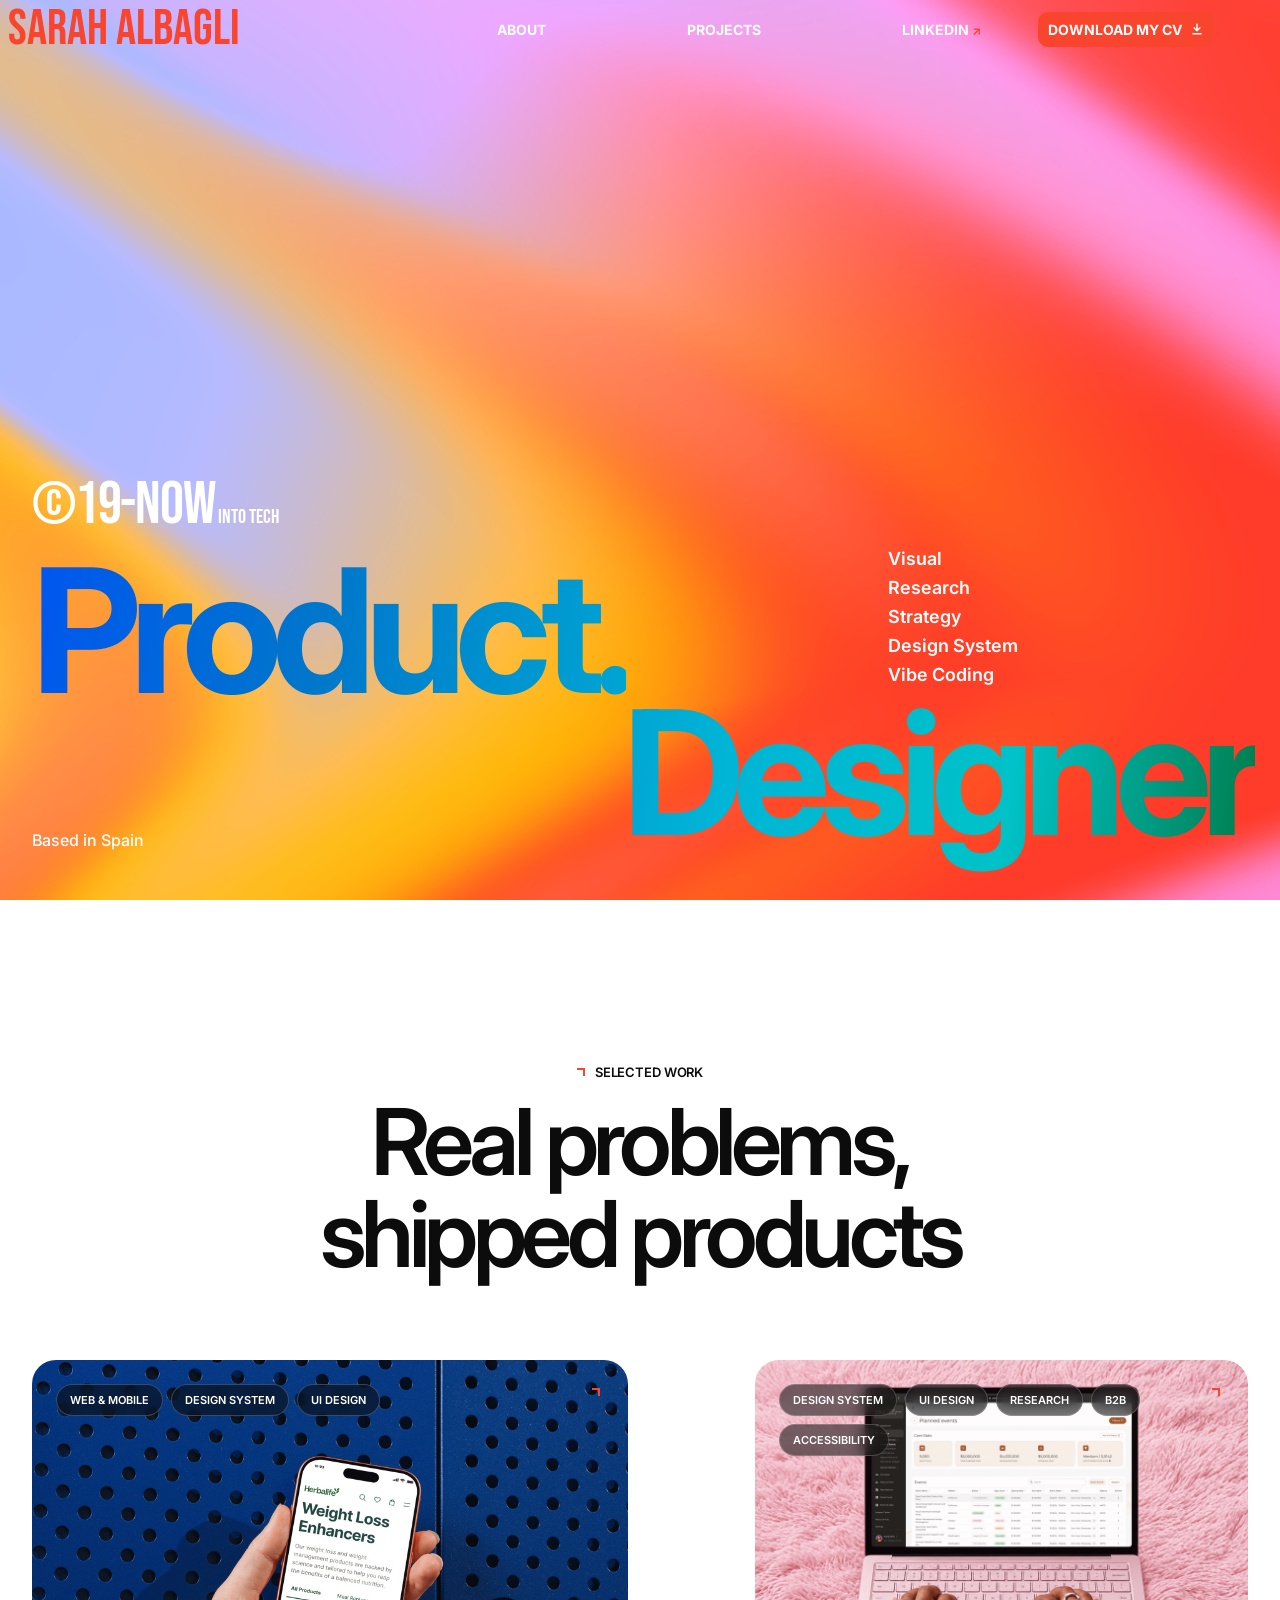
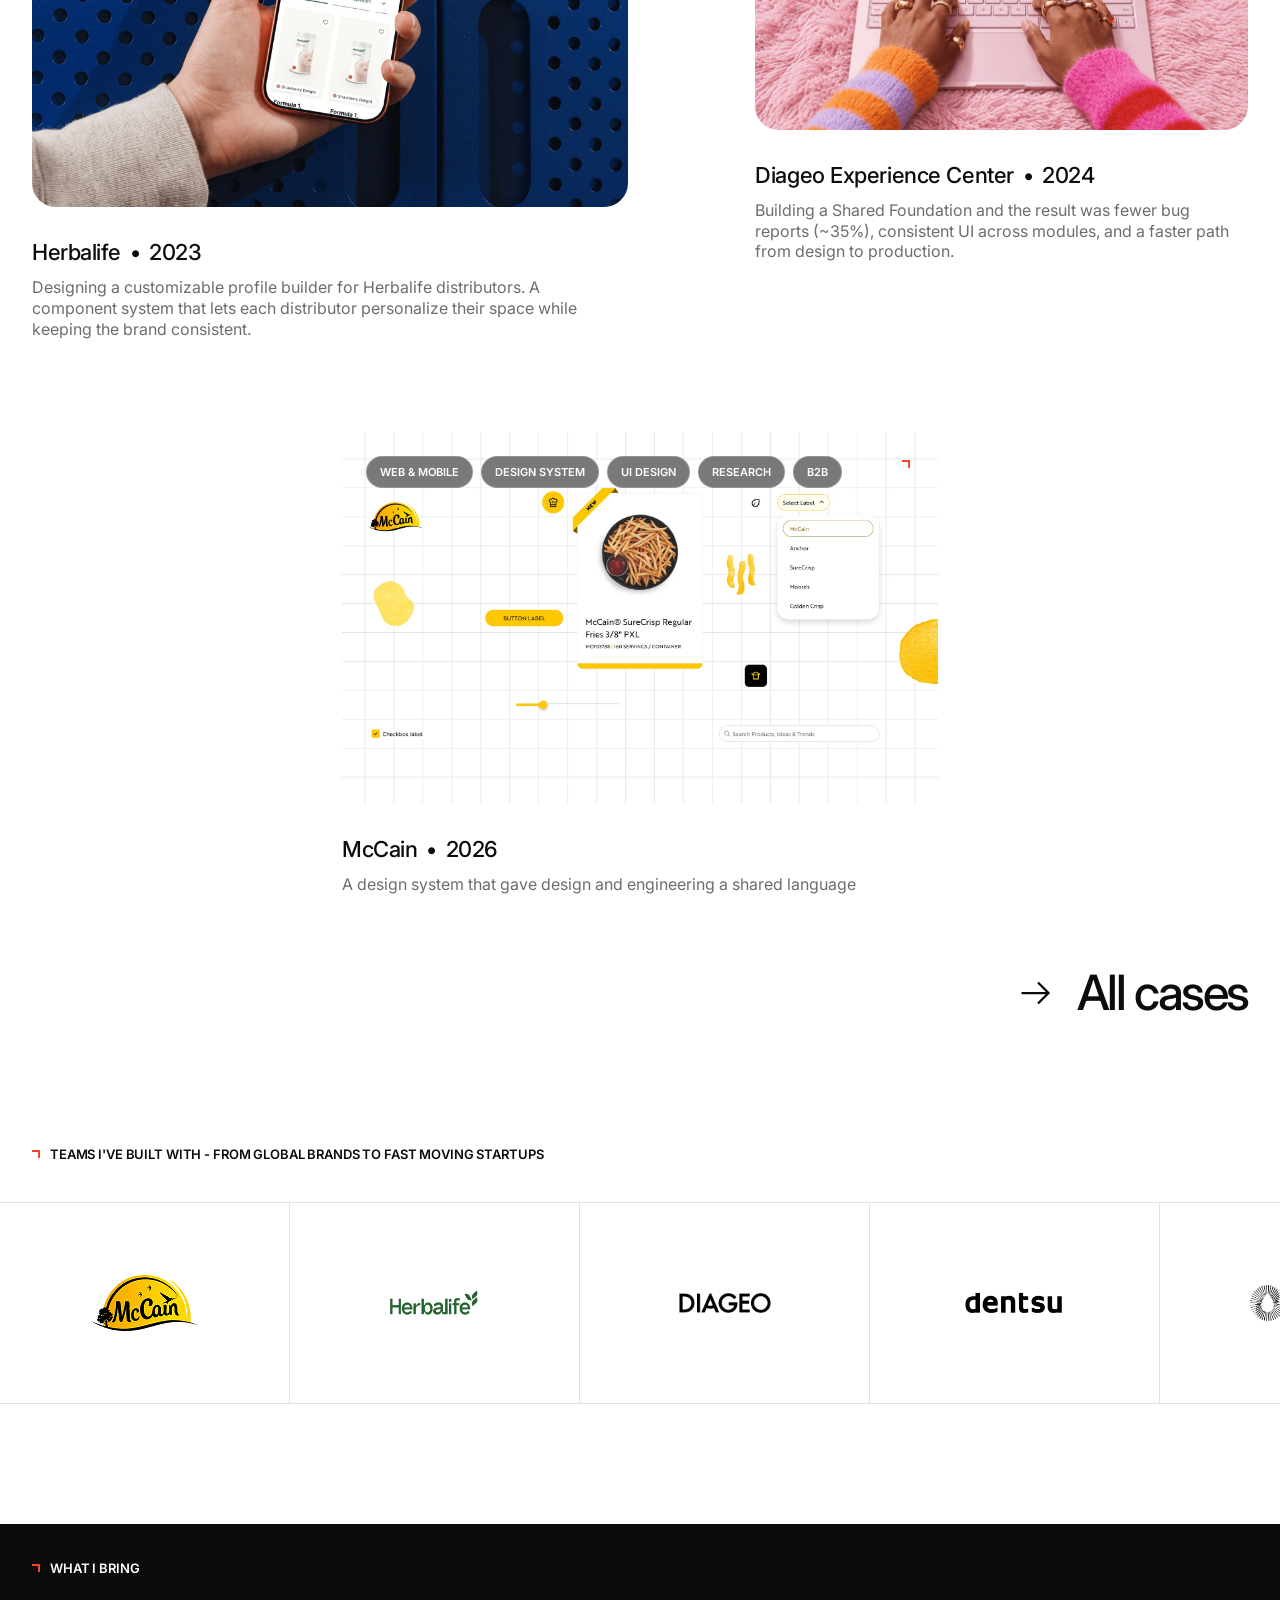
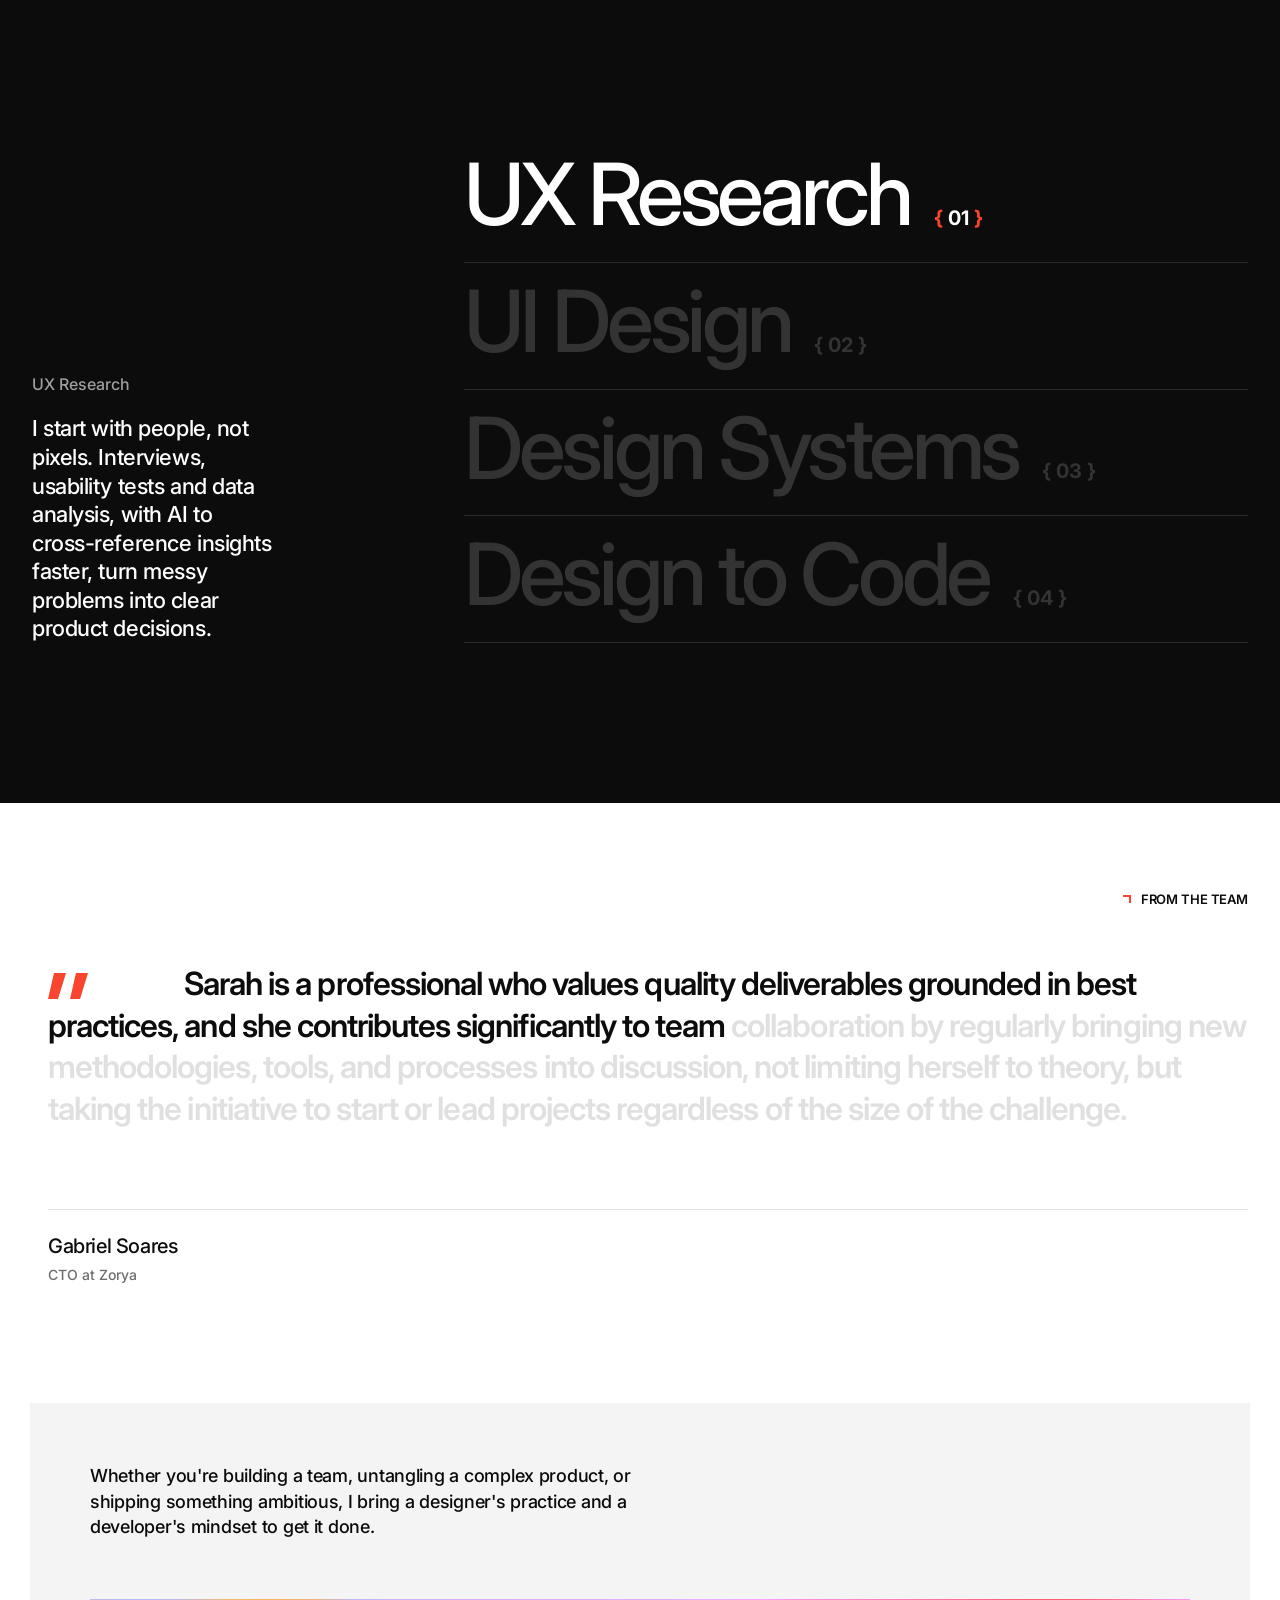
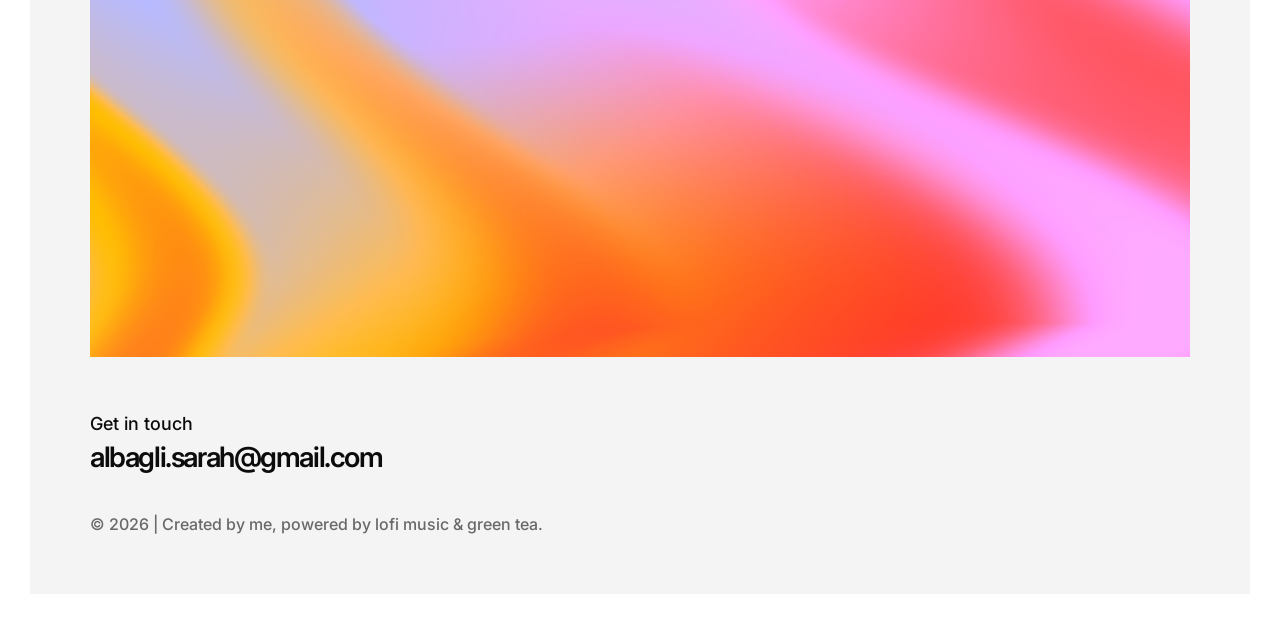
==== commit 92106362: "Herbalife case: two-column layout, phone mockup video, closing invite - Text and images side by side" ====
--- a/index.html
+++ b/index.html
@@ -131,7 +131,7 @@
         </a>
 
         <a href="./projects/mccain" class="case case--c reveal">
-          <div class="case__media"><ul class="tags tags--dark case__tags"><li data-i18n="tag.webmobile">Web &amp; Mobile</li><li data-i18n="tag.designsystem">Design System</li><li data-i18n="home.svc2.name">UI Design</li><li data-i18n="tag.research">Research</li><li>B2B</li></ul><img src="assets/img/mccainmain.jpg" alt="McCain component library" loading="lazy" /><video class="media-video" src="assets/mccainsmall.mp4" autoplay muted loop playsinline disablepictureinpicture preload="metadata" aria-hidden="true"></video></div>
+          <div class="case__media"><ul class="tags tags--dark case__tags"><li data-i18n="tag.webmobile">Web &amp; Mobile</li><li data-i18n="tag.designsystem">Design System</li><li data-i18n="home.svc2.name">UI Design</li><li data-i18n="tag.research">Research</li><li>B2B</li></ul><img src="assets/img/mccainmain.jpg" alt="McCain component library" loading="lazy" /><video class="media-video" src="assets/mccainsmall.mp4" autoplay muted loop playsinline disablepictureinpicture preload="auto" aria-hidden="true"></video></div>
           <h3 class="case__client">McCain <span class="case__dot" aria-hidden="true">•</span> 2026</h3>
           <p class="case__desc" data-i18n="home.case.mccain.desc">A design system that gave design and engineering a shared language</p>
         </a>
@@ -152,7 +152,7 @@
 
     <!-- Clients -->
     <section class="logos" aria-labelledby="logos-title">
-      <div class="marquee-head marquee-head--left"><h2 class="eyebrow" id="logos-title"><span><span data-i18n="home.logos.title">Teams I've built with</span> - <span data-i18n="home.logos.sub">From global brands to fast-moving startups.</span></span></h2></div>
+      <div class="marquee-head marquee-head--left"><h2 class="eyebrow" id="logos-title"><span><span data-i18n="home.logos.title">Teams I've built with</span> - <span data-i18n="home.logos.sub">From global brands to fast moving startups</span></span></h2></div>
       <div class="clients">
       <div class="clients__track marquee__track">
         <div class="clients__set marquee__set">
@@ -243,7 +243,7 @@
   "home.svc3.text": "Construyo y mantengo librerías de componentes que escalan: tokens, variantes y documentación que mantienen coherentes producto, marca y código a medida que el equipo crece.",
   "home.svc4.text": "Como ex desarrolladora front-end, sé lo que los ingenieros necesitan para lanzar. Mis handoffs son detallados, mis especificaciones realistas, y prototipo en código cuando es el camino más rápido.",
   "home.logos.title": "Equipos con los que he construido",
-  "home.logos.sub": "De marcas globales a startups que se mueven rápido."
+  "home.logos.sub": "De marcas globales a startups que se mueven rápido"
 }
   </script>
   <script src="i18n.js"></script>
--- a/style.css
+++ b/style.css
@@ -569,7 +569,8 @@
   line-height: 1.3;
   letter-spacing: -0.02em;
 }
-.about-intro__note { margin-top: 32px; font-size: 20px; font-weight: 500; color: var(--ink-soft); }
+/* same measure as the lead above (34em of the lead's font size) */
+.about-intro__note { max-width: calc(34 * clamp(20px, 1.95vw, 28px)); margin-top: 32px; font-size: 20px; font-weight: 500; line-height: 1.4; color: var(--ink-soft); }
 
 
 /* As a human */
@@ -709,13 +710,41 @@
 .case-block__label { font-size: 16px; font-weight: 500; color: var(--ink-soft); }
 .case-block__text { font-size: clamp(20px, 1.95vw, 28px); font-weight: 500; line-height: 1.3; letter-spacing: -0.02em; color: #0b0b0c; }
 .case-block__note { margin-top: 24px; font-size: 18px; font-weight: 500; line-height: 1.4; color: var(--ink-soft); }
-.case-block--stacked { grid-template-columns: 1fr; gap: 80px; padding-bottom: 80px; }
+.case-block--stacked { grid-template-columns: 1fr; gap: 28px; padding-bottom: 80px; }
+/* "Big Achievements": a big black title, a step below "More projects" */
+.case-block--stacked .case-block__label {
+  font-size: clamp(40px, 5vw, 72px);
+  font-weight: 600;
+  line-height: 1;
+  letter-spacing: -0.06em;
+  color: var(--ink);
+}
 
 .case-figure { margin: 0; overflow: hidden; border-radius: 24px; }
 .case-figure img { width: 100%; height: auto; }
 
-.case-achievements { overflow: hidden; border-radius: 24px; background: #0c0c0c; }
+.case-achievements { position: relative; overflow: hidden; border-radius: 24px; background: #0c0c0c; }
 .case-video { display: block; width: 100%; aspect-ratio: 16 / 9; object-fit: cover; }
+/* Play button over the poster; hidden once the video starts */
+.case-video__play {
+  position: absolute;
+  top: 50%;
+  left: 50%;
+  display: grid;
+  place-items: center;
+  width: 88px;
+  height: 88px;
+  border-radius: 50%;
+  background: rgba(255, 255, 255, 0.92);
+  color: var(--ink);
+  transform: translate(-50%, -50%);
+  box-shadow: 0 12px 32px rgba(0, 0, 0, 0.3);
+  transition: transform 0.2s ease, background-color 0.2s ease, opacity 0.2s ease;
+}
+.case-video__play svg { margin-left: 4px; }
+.case-video__play:hover { transform: translate(-50%, -50%) scale(1.06); background: #fff; }
+.case-achievements.is-playing .case-video__play { opacity: 0; pointer-events: none; }
+@media (max-width: 860px) { .case-video__play { width: 64px; height: 64px; } }
 
 /* Latest projects */
 .case-more { padding: 140px var(--gutter) 120px; }
@@ -769,6 +798,8 @@
   .human { padding: 72px var(--gutter); }
   .human__eyebrow { margin-bottom: 48px; }
   .human__cols { grid-template-columns: 1fr; gap: 0; }
+  /* one column: keep the paragraph rhythm across the two columns */
+  .human__col + .human__col p:first-child { margin-top: 1.1em; }
   .human__notes { grid-template-columns: 1fr; grid-template-rows: none; grid-auto-flow: row; margin-top: 48px; }
 
   .about-photo { padding-bottom: 64px; }
@@ -778,6 +809,7 @@
   .case-hero__content { padding-bottom: 40px; }
   .case-meta { grid-template-columns: 1fr 1fr; padding: 40px var(--gutter); }
   .case-block { grid-template-columns: 1fr; gap: 16px; padding: 72px 0; }
+  .case-block--stacked { gap: 20px; }
   .case-figure, .case-achievements { border-radius: 16px; }
 
   .case-more { padding: 96px var(--gutter) 80px; }
@@ -835,7 +867,6 @@
   line-height: 1;
   letter-spacing: -0.06em;
 }
-.projects-head__text { max-width: 26em; font-size: 18px; font-weight: 500; line-height: 1.4; color: var(--ink-soft); }
 
 .projects-filters {
   display: flex;
@@ -992,3 +1023,133 @@
   .marquee-head .eyebrow { align-items: flex-start; text-align: left; }
   .marquee-head .eyebrow::before { flex: none; margin-top: 4px; }
 }
+
+/* Project detail: closing invite to talk about the case */
+.case-invite { padding: 120px var(--gutter) 40px; max-width: 980px; }
+.case-invite__eyebrow { margin-bottom: 24px; }
+.case-invite__title { font-size: clamp(32px, 4vw, 56px); font-weight: 600; line-height: 1.05; letter-spacing: -0.04em; margin-bottom: 24px; }
+.case-invite__text { max-width: 36em; font-size: clamp(17px, 1.4vw, 20px); font-weight: 500; line-height: 1.5; color: var(--ink-soft); margin-bottom: 36px; }
+.case-invite__cta {
+  display: inline-flex;
+  align-items: center;
+  gap: 10px;
+  padding: 14px 22px;
+  border-radius: 999px;
+  background: var(--ink);
+  color: #fff;
+  font-size: 16px;
+  font-weight: 600;
+  transition: background-color 0.2s, transform 0.2s;
+}
+.case-invite__cta:hover { background: var(--blue); transform: translateY(-2px); }
+.case-invite__actions { display: flex; flex-wrap: wrap; align-items: center; gap: 12px 24px; }
+.case-invite__email { font-size: 15px; font-weight: 500; color: var(--ink-soft); }
+.case-invite__email a { color: var(--ink); border-bottom: 1px solid currentColor; }
+.case-invite__email a:hover { color: var(--blue); }
+@media (max-width: 860px) { .case-invite { padding: 72px var(--gutter) 24px; } }
+
+/* Project detail: video playing inside a phone mockup.
+   phone-frame.png is the phone cut out of mockup-phone.jpg (465x958); its screen
+   sits at x 19-450, y 21-936. The phone keeps the size it had in the full photo
+   (23.25% of the column). The recording (740x1390) has its own drawn device
+   frame, so it is scaled and offset to show only the app inside that frame. */
+.case-figure.mockup { overflow: visible; border-radius: 0; }
+.mockup__device { position: relative; width: 23.25%; margin: 0 auto; }
+.case-row .mockup__device { width: 48%; }
+/* soft contact shadow, as if the phone were resting on a surface */
+.mockup__device::before {
+  content: "";
+  position: absolute;
+  left: 8%;
+  right: 8%;
+  bottom: -5%;
+  height: 8%;
+  border-radius: 50%;
+  background: radial-gradient(closest-side, rgba(0, 0, 0, 0.28), rgba(0, 0, 0, 0));
+  filter: blur(10px);
+  z-index: 0;
+}
+.mockup__frame { position: relative; z-index: 1; display: block; width: 100%; height: auto; filter: drop-shadow(0 18px 24px rgba(0, 0, 0, 0.14)); }
+.mockup__screen {
+  position: absolute;
+  z-index: 2;
+  /* a few px larger than the measured screen so no grey from the photo
+     peeks out between the white screen and the black bezel */
+  left: 3.44%;
+  top: 1.36%;
+  width: 93.76%;
+  height: 97.18%;
+  overflow: hidden;
+  border-radius: 10.1% / 4.73%;
+  background: #fff;
+  container-type: inline-size;
+}
+/* Status bar drawn on top of the screen (time, island, signal, wifi, battery) */
+.mockup__status {
+  position: absolute;
+  inset: 0 0 auto 0;
+  height: 9.3cqw;
+  display: flex;
+  align-items: center;
+  justify-content: space-between;
+  padding: 0 7cqw 0 9cqw;
+  color: #0c0c0c;
+}
+.mockup__time { font-size: 3.6cqw; font-weight: 600; letter-spacing: -0.02em; line-height: 1; }
+.mockup__island {
+  position: absolute;
+  top: 1.6cqw;
+  left: 50%;
+  width: 27cqw;
+  height: 6.6cqw;
+  border-radius: 999px;
+  background: #0b0b0b;
+  transform: translateX(-50%);
+}
+.mockup__icons { display: flex; align-items: center; gap: 1.3cqw; }
+.mockup__icons svg { display: block; height: 2.6cqw; width: auto; fill: currentColor; }
+/* The app recording below the status bar. It shows only the area inside the
+   recording's own drawn frame (x 84-653, y 96-1312 of 740x1390). */
+.mockup__app {
+  position: absolute;
+  left: 2.44%;
+  top: 4.37%;
+  width: 95.15%;
+  height: 95.63%;
+  overflow: hidden;
+}
+.mockup .media-video {
+  inset: auto;
+  left: -14.74%;
+  top: -7.9%;
+  width: 129.9%;
+  height: auto;
+  aspect-ratio: 740 / 1390;
+  object-fit: fill;
+  opacity: 1;
+  border-radius: 0;
+}
+
+/* Project detail: text and image side by side, alternating sides.
+   Row 1 = text left / image right, row 2 = image left / text right, ... */
+.case-row {
+  display: grid;
+  grid-template-columns: 1fr 1fr;
+  align-items: center;
+  gap: clamp(40px, 6vw, 96px);
+  padding: 96px 0;
+}
+.case-row + .case-row { border-top: 1px solid var(--line); }
+.case-row .case-block { display: block; padding: 0; }
+.case-row .case-block__label { margin-bottom: 20px; }
+.case-row .case-block__text { font-size: clamp(19px, 1.6vw, 24px); }
+.case-row .case-figure { margin: 0; }
+.case-row--flip .case-block { order: 2; }
+.case-row--flip .case-figure { order: 1; }
+.case-row .case-figure:not(.mockup) img { width: 100%; aspect-ratio: 4 / 3; object-fit: cover; }
+
+@media (max-width: 860px) {
+  .case-row { grid-template-columns: 1fr; gap: 32px; padding: 56px 0; }
+  .case-row--flip .case-block, .case-row--flip .case-figure { order: 0; }
+  .case-row .mockup__device { width: 62%; }
+}
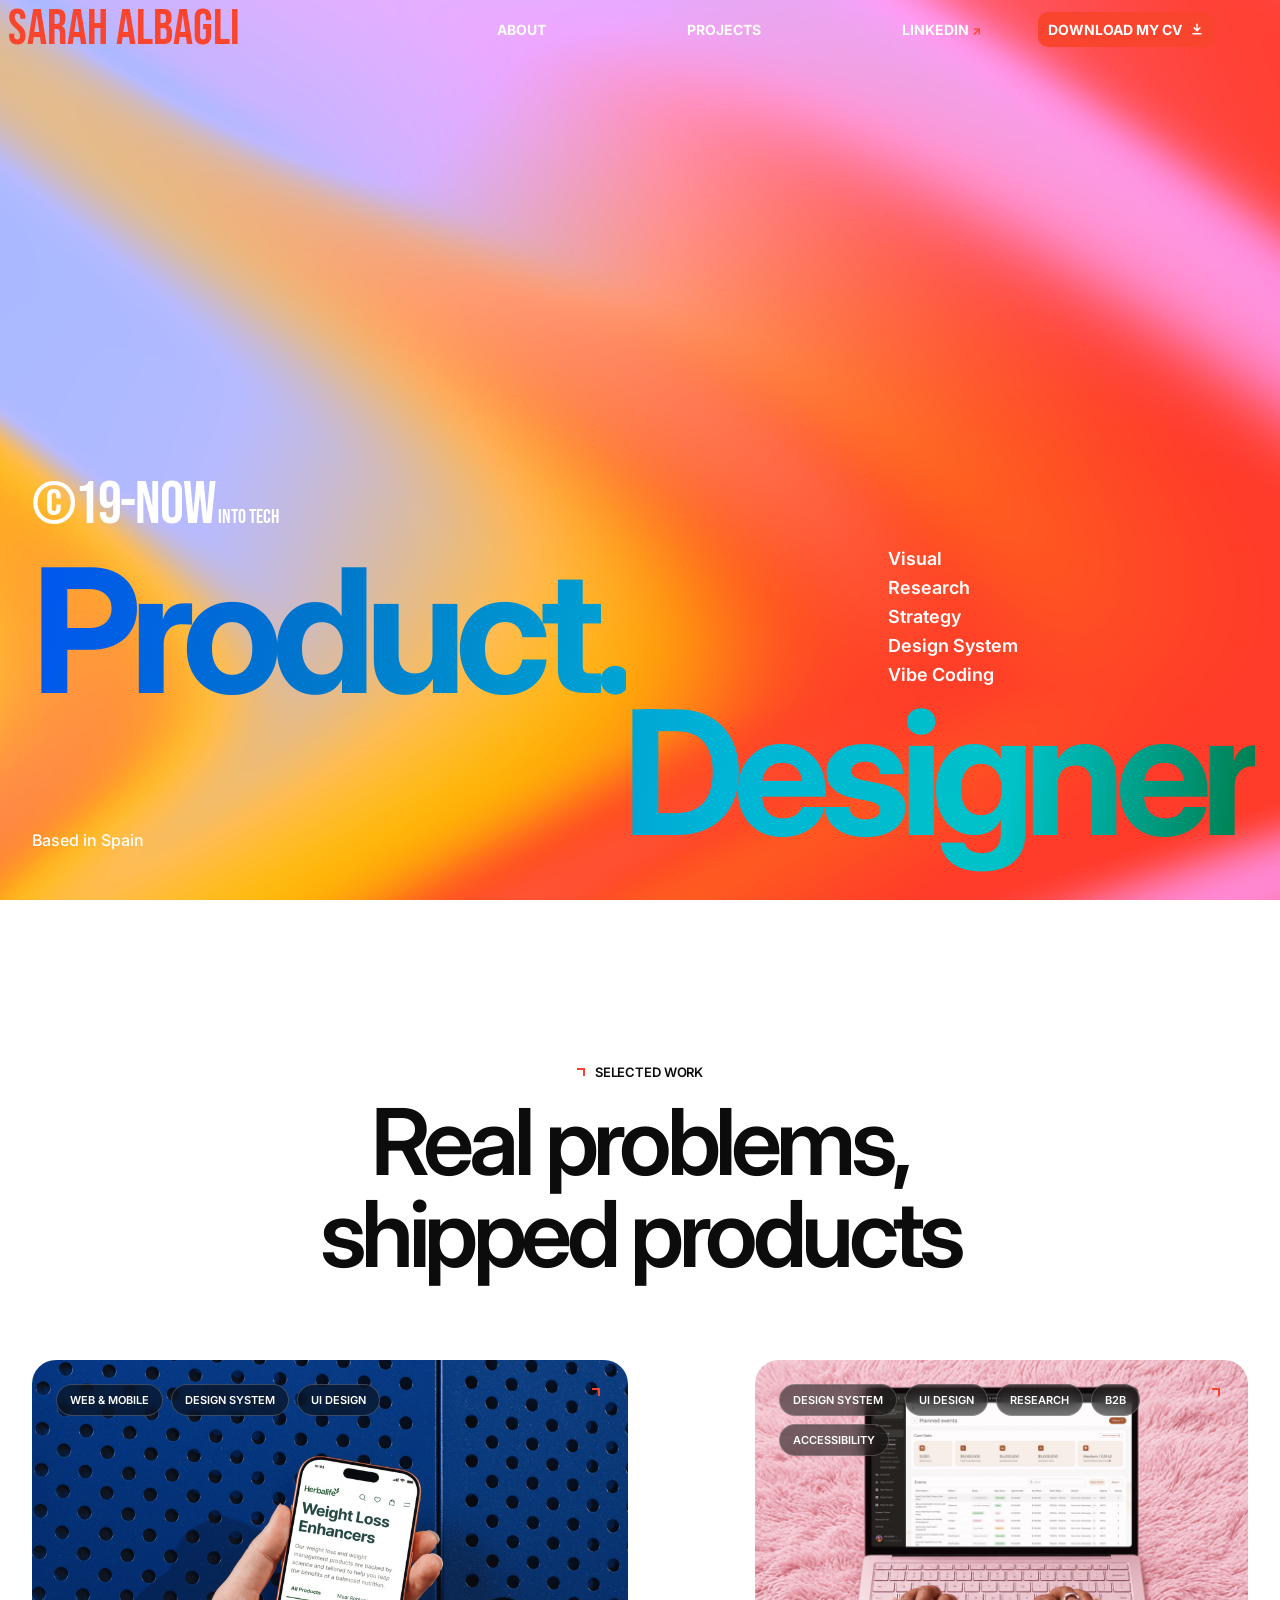
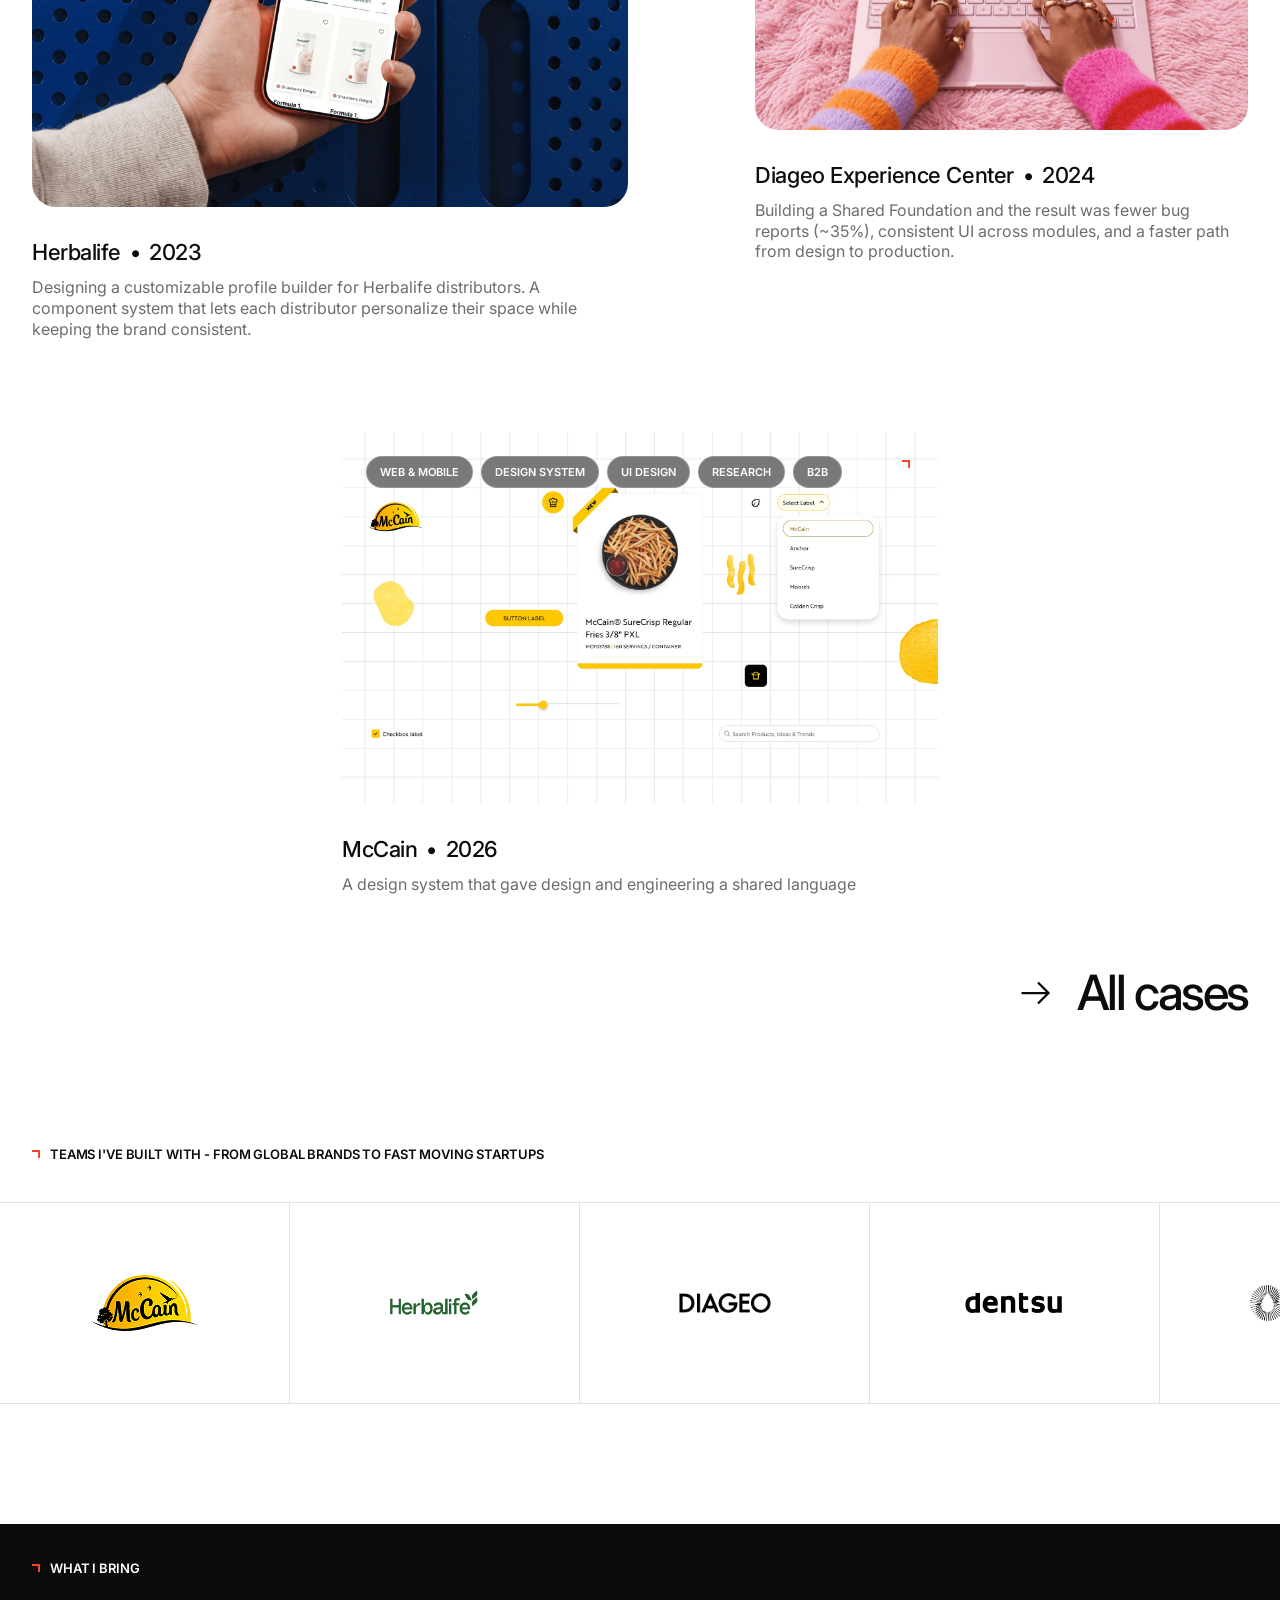
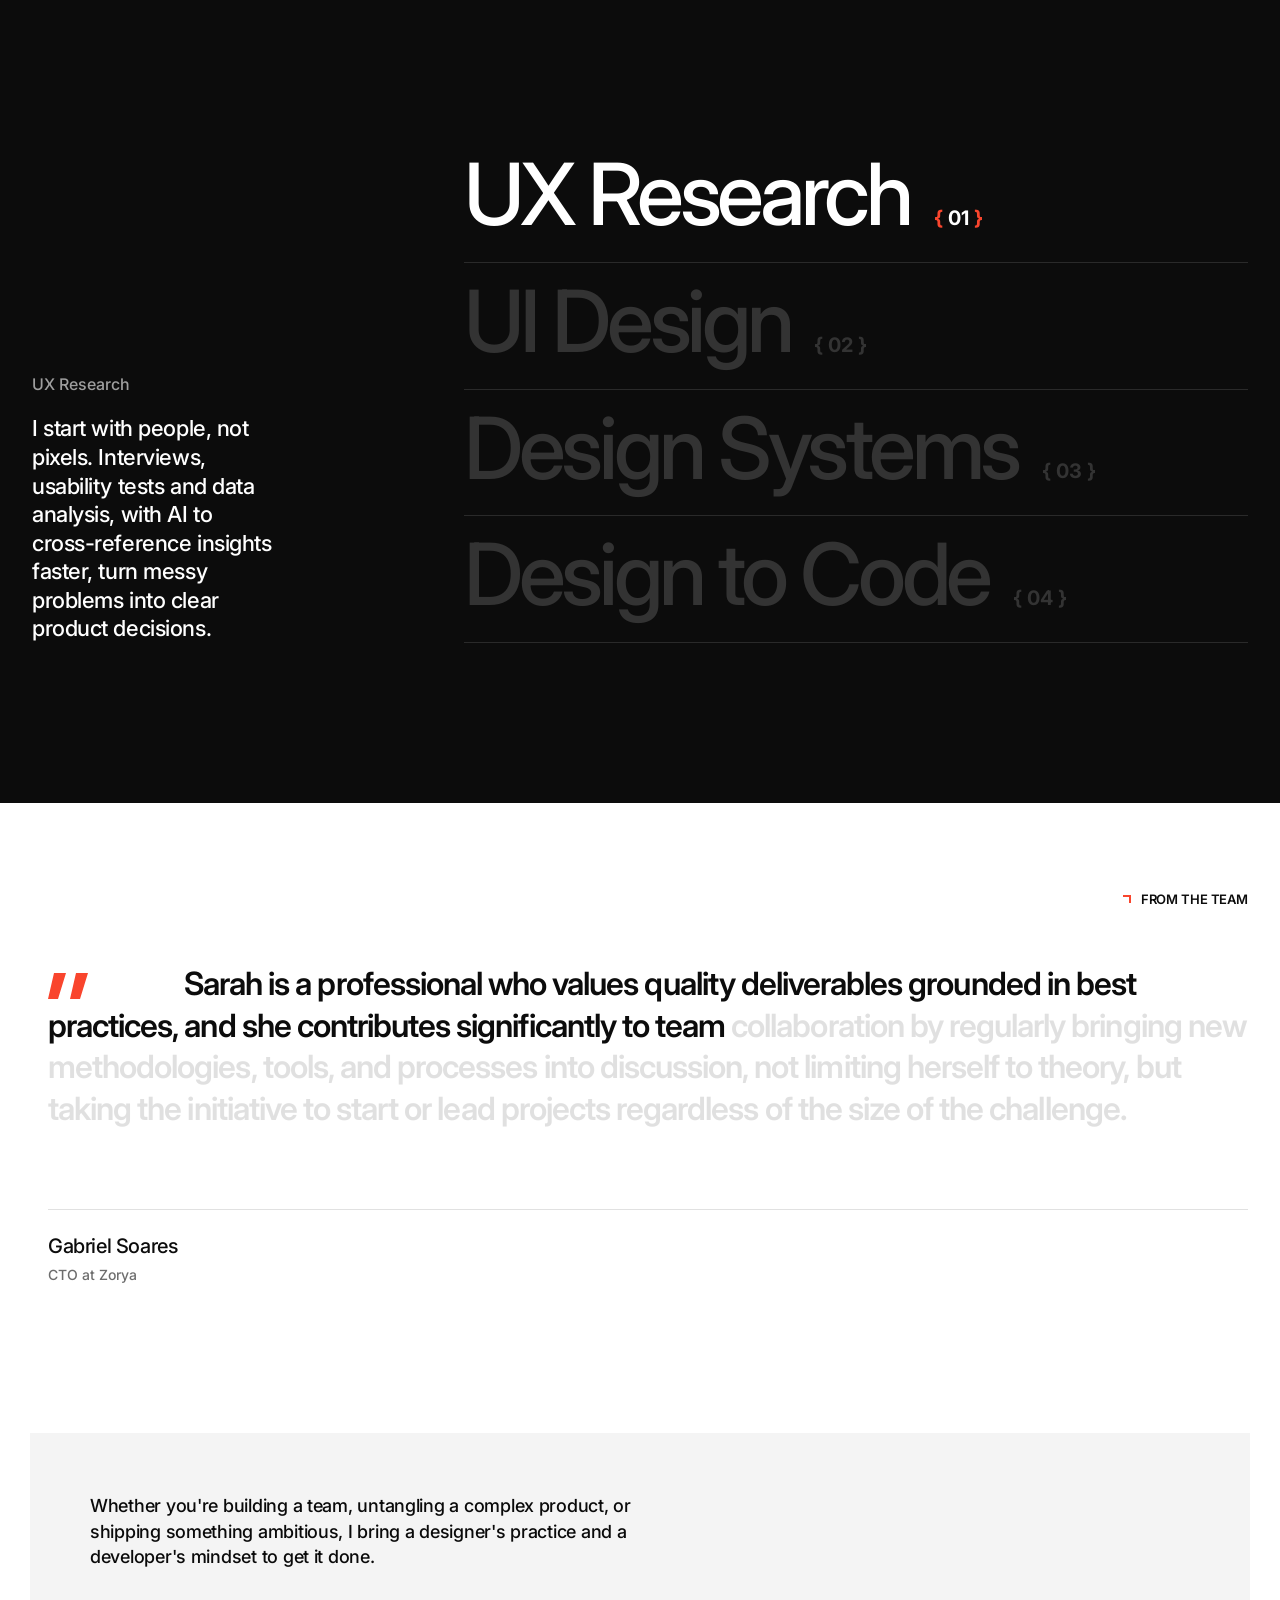
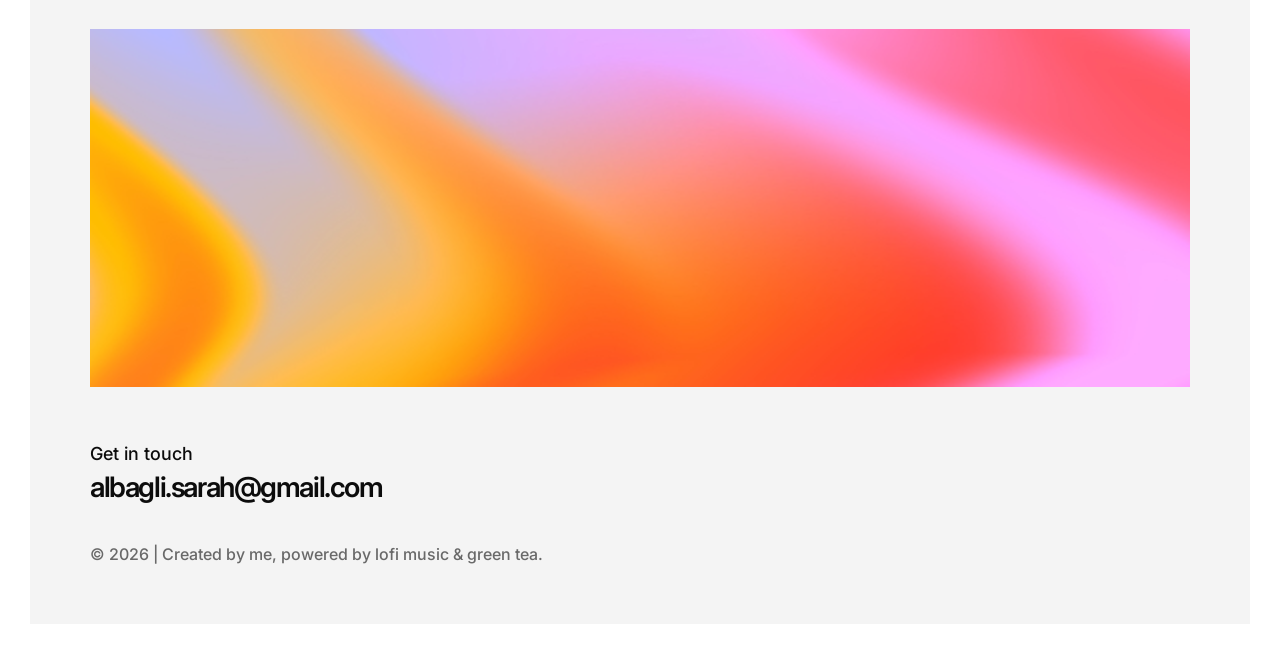
==== commit f8d19c6a: "Herbalife case: cut-out tablet for Creative Process; Home in mobile menu - Creative Process: tablet " ====
--- a/index.html
+++ b/index.html
@@ -77,6 +77,7 @@
       <a href="mailto:albagli.sarah@gmail.com">albagli.sarah@gmail.com</a>
     </div>
     <nav class="menu__links">
+      <a href="./" data-label="Home" aria-current="page"><span data-i18n="menu.home">Home</span></a>
       <a href="./about/" data-label="About"><span data-i18n="menu.about">About</span></a>
       <a href="./projects/" data-label="Projects"><span data-i18n="menu.projects">Projects</span></a>
       <a href="https://www.linkedin.com/in/sarahalbagli/" target="_blank" rel="noopener" data-label="LinkedIn ↗"><span>LinkedIn ↗</span></a>
--- a/style.css
+++ b/style.css
@@ -456,7 +456,8 @@
 
 /* ---------- Footer ---------- */
 .footer {
-  margin: 0 30px 30px;
+  /* same white frame on all four sides */
+  margin: 30px;
   padding: 60px 60px 60px;
   background: var(--paper-2);
 }
@@ -525,7 +526,7 @@
 
   .clients__cell { width: 200px; height: 140px; }
 
-  .footer { margin: 0 0 0; padding: 40px var(--gutter); }
+  .footer { margin: 12px; padding: 40px 20px; }
   .footer__statement { margin-bottom: 32px; }
   .footer__gradient { margin-bottom: 40px; }
 }
@@ -1025,7 +1026,8 @@
 }
 
 /* Project detail: closing invite to talk about the case */
-.case-invite { padding: 120px var(--gutter) 40px; max-width: 980px; }
+.case-invite { padding: 64px var(--gutter); background: #fff; }
+.case-invite > * { max-width: 980px; }
 .case-invite__eyebrow { margin-bottom: 24px; }
 .case-invite__title { font-size: clamp(32px, 4vw, 56px); font-weight: 600; line-height: 1.05; letter-spacing: -0.04em; margin-bottom: 24px; }
 .case-invite__text { max-width: 36em; font-size: clamp(17px, 1.4vw, 20px); font-weight: 500; line-height: 1.5; color: var(--ink-soft); margin-bottom: 36px; }
@@ -1043,10 +1045,7 @@
 }
 .case-invite__cta:hover { background: var(--blue); transform: translateY(-2px); }
 .case-invite__actions { display: flex; flex-wrap: wrap; align-items: center; gap: 12px 24px; }
-.case-invite__email { font-size: 15px; font-weight: 500; color: var(--ink-soft); }
-.case-invite__email a { color: var(--ink); border-bottom: 1px solid currentColor; }
-.case-invite__email a:hover { color: var(--blue); }
-@media (max-width: 860px) { .case-invite { padding: 72px var(--gutter) 24px; } }
+@media (max-width: 860px) { .case-invite { padding: 48px var(--gutter); } }
 
 /* Project detail: video playing inside a phone mockup.
    phone-frame.png is the phone cut out of mockup-phone.jpg (465x958); its screen
@@ -1153,3 +1152,131 @@
   .case-row--flip .case-block, .case-row--flip .case-figure { order: 0; }
   .case-row .mockup__device { width: 62%; }
 }
+
+/* Case images that should not be cropped to 4:3 */
+.case-row .case-figure.case-figure--natural img { aspect-ratio: auto; }
+/* Tall annotated spec: show the top, open the full image on click */
+.case-row .case-figure.case-figure--spec img { aspect-ratio: 1 / 1; object-position: top; }
+.case-figure--spec a { cursor: zoom-in; }
+.case-figure--spec a { position: relative; display: block; }
+
+/* Case pages: placeholders until the real images arrive */
+.case-figure--placeholder,
+.case-achievements--placeholder {
+  display: grid;
+  place-items: center;
+  border-radius: 24px;
+  background: repeating-linear-gradient(135deg, transparent 0 14px, rgba(12, 12, 12, 0.04) 14px 15px), #e9e9e9;
+  color: var(--ink-soft);
+  font-size: 14px;
+  font-weight: 600;
+  text-transform: uppercase;
+  letter-spacing: 0.02em;
+}
+.case-row .case-figure--placeholder { aspect-ratio: 4 / 3; }
+.case-achievements--placeholder { aspect-ratio: 16 / 9; }
+/* Hero with a looping video over the cover image (McCain) */
+.case-hero .case-hero__video { z-index: 0; }
+/* Closing block with two text columns (DxC: Impact / What I learned) */
+.case-closing { display: grid; grid-template-columns: 1fr 1fr; gap: clamp(40px, 6vw, 96px); }
+.case-closing__label { margin-bottom: 16px; font-size: 16px; font-weight: 500; color: var(--ink-soft); }
+@media (max-width: 860px) {
+  .case-closing { grid-template-columns: 1fr; gap: 48px; }
+  .case-figure--placeholder, .case-achievements--placeholder { border-radius: 16px; }
+}
+
+/* Case images: slow, soft zoom on hover (the figure clips the overflow) */
+.case-row .case-figure:not(.mockup):not(.case-figure--placeholder) { overflow: hidden; }
+.case-row .case-figure:not(.mockup):not(.case-figure--placeholder) img { transition: transform 1.2s cubic-bezier(.2,.7,.2,1); }
+.case-row .case-figure:not(.mockup):not(.case-figure--placeholder):hover img { transform: scale(1.05); }
+@media (prefers-reduced-motion: reduce) {
+  .case-row .case-figure img { transition: none; }
+  .case-row .case-figure:hover img { transform: none; }
+}
+
+/* A case row with text only (no image): the text keeps the same column
+   width as the text in the rows below, the other column stays empty */
+
+/* Case image carousel (Herbalife: Discovery & Research) */
+.case-carousel { position: relative; }
+.case-carousel__viewport { overflow: hidden; border-radius: inherit; }
+.case-carousel__track {
+  display: flex;
+  gap: 16px;
+  transition: transform 0.7s cubic-bezier(.65,0,.25,1);
+  touch-action: pan-y;
+}
+.case-row .case-figure.case-carousel img.case-carousel__slide {
+  flex: 0 0 100%;
+  width: 100%;
+  aspect-ratio: 1229 / 803;
+  object-fit: cover;
+  border-radius: 24px;
+}
+.case-row .case-figure.case-carousel:hover img { transform: none; }
+/* first time on screen: slide over a little to show the edge of the next image */
+.case-carousel__track.is-peeking { animation: carousel-peek 1.6s cubic-bezier(.45,0,.25,1) 0.3s both; }
+@keyframes carousel-peek {
+  0%, 100% { transform: translateX(0); }
+  45%, 60% { transform: translateX(-16%); }
+}
+.case-carousel__btn {
+  position: absolute;
+  top: 50%;
+  display: grid;
+  place-items: center;
+  width: 44px;
+  height: 44px;
+  border-radius: 50%;
+  background: rgba(255, 255, 255, 0.92);
+  color: var(--ink);
+  box-shadow: 0 6px 18px rgba(0, 0, 0, 0.18);
+  transform: translateY(-50%);
+  transition: opacity 0.2s, background-color 0.2s, transform 0.2s;
+}
+.case-carousel__btn svg { width: 20px; height: 20px; }
+.case-carousel__btn--prev { left: 14px; }
+.case-carousel__btn--next { right: 14px; }
+.case-carousel__btn:hover { background: #fff; transform: translateY(-50%) scale(1.06); }
+.case-carousel__btn:disabled { opacity: 0; pointer-events: none; }
+.case-carousel__dots { position: absolute; left: 50%; bottom: 14px; display: flex; gap: 6px; transform: translateX(-50%); }
+.case-carousel__dots span { width: 7px; height: 7px; border-radius: 50%; background: rgba(255, 255, 255, 0.6); box-shadow: 0 0 0 1px rgba(0, 0, 0, 0.15); transition: background-color 0.2s, width 0.2s; }
+.case-carousel__dots span.is-active { width: 18px; border-radius: 999px; background: #fff; }
+@media (max-width: 860px) {
+  .case-row .case-figure.case-carousel img.case-carousel__slide { border-radius: 16px; }
+  .case-carousel__btn { width: 36px; height: 36px; }
+}
+@media (prefers-reduced-motion: reduce) {
+  .case-carousel__track { transition: none; }
+  .case-carousel__track.is-peeking { animation: none; }
+}
+
+/* Case image that is a cut-out device (transparent PNG): no frame, no shadow */
+.case-row .case-figure.case-figure--device { overflow: visible; border-radius: 0; }
+.case-row .case-figure.case-figure--device img {
+  display: block;
+  width: 72%;
+  height: auto;
+  aspect-ratio: auto;
+  margin: 0 auto;
+  border-radius: 0;
+}
+/* lighter zoom for the cut-out device, and never clipped (it can grow past its box) */
+.case-row .case-figure.case-figure--device:not(.mockup):not(.case-figure--placeholder):hover img { transform: scale(1.03); }
+@media (max-width: 860px) { .case-row .case-figure.case-figure--device img { width: 80%; } }
+/* Soft round contact shadow under the tablet's lower-left corner (where it touches the surface) */
+.case-row .case-figure.case-figure--device:not(.mockup) { position: relative; isolation: isolate; overflow: visible; }
+.case-row .case-figure.case-figure--device::after {
+  content: "";
+  position: absolute;
+  z-index: -1;
+  left: 27%;
+  top: 100.5%;
+  width: 16%;
+  height: 4%;
+  border-radius: 50%;
+  background: radial-gradient(closest-side, rgba(0, 0, 0, 0.45), rgba(0, 0, 0, 0));
+  filter: blur(6px);
+  transform: translate(-50%, -50%);
+  pointer-events: none;
+}
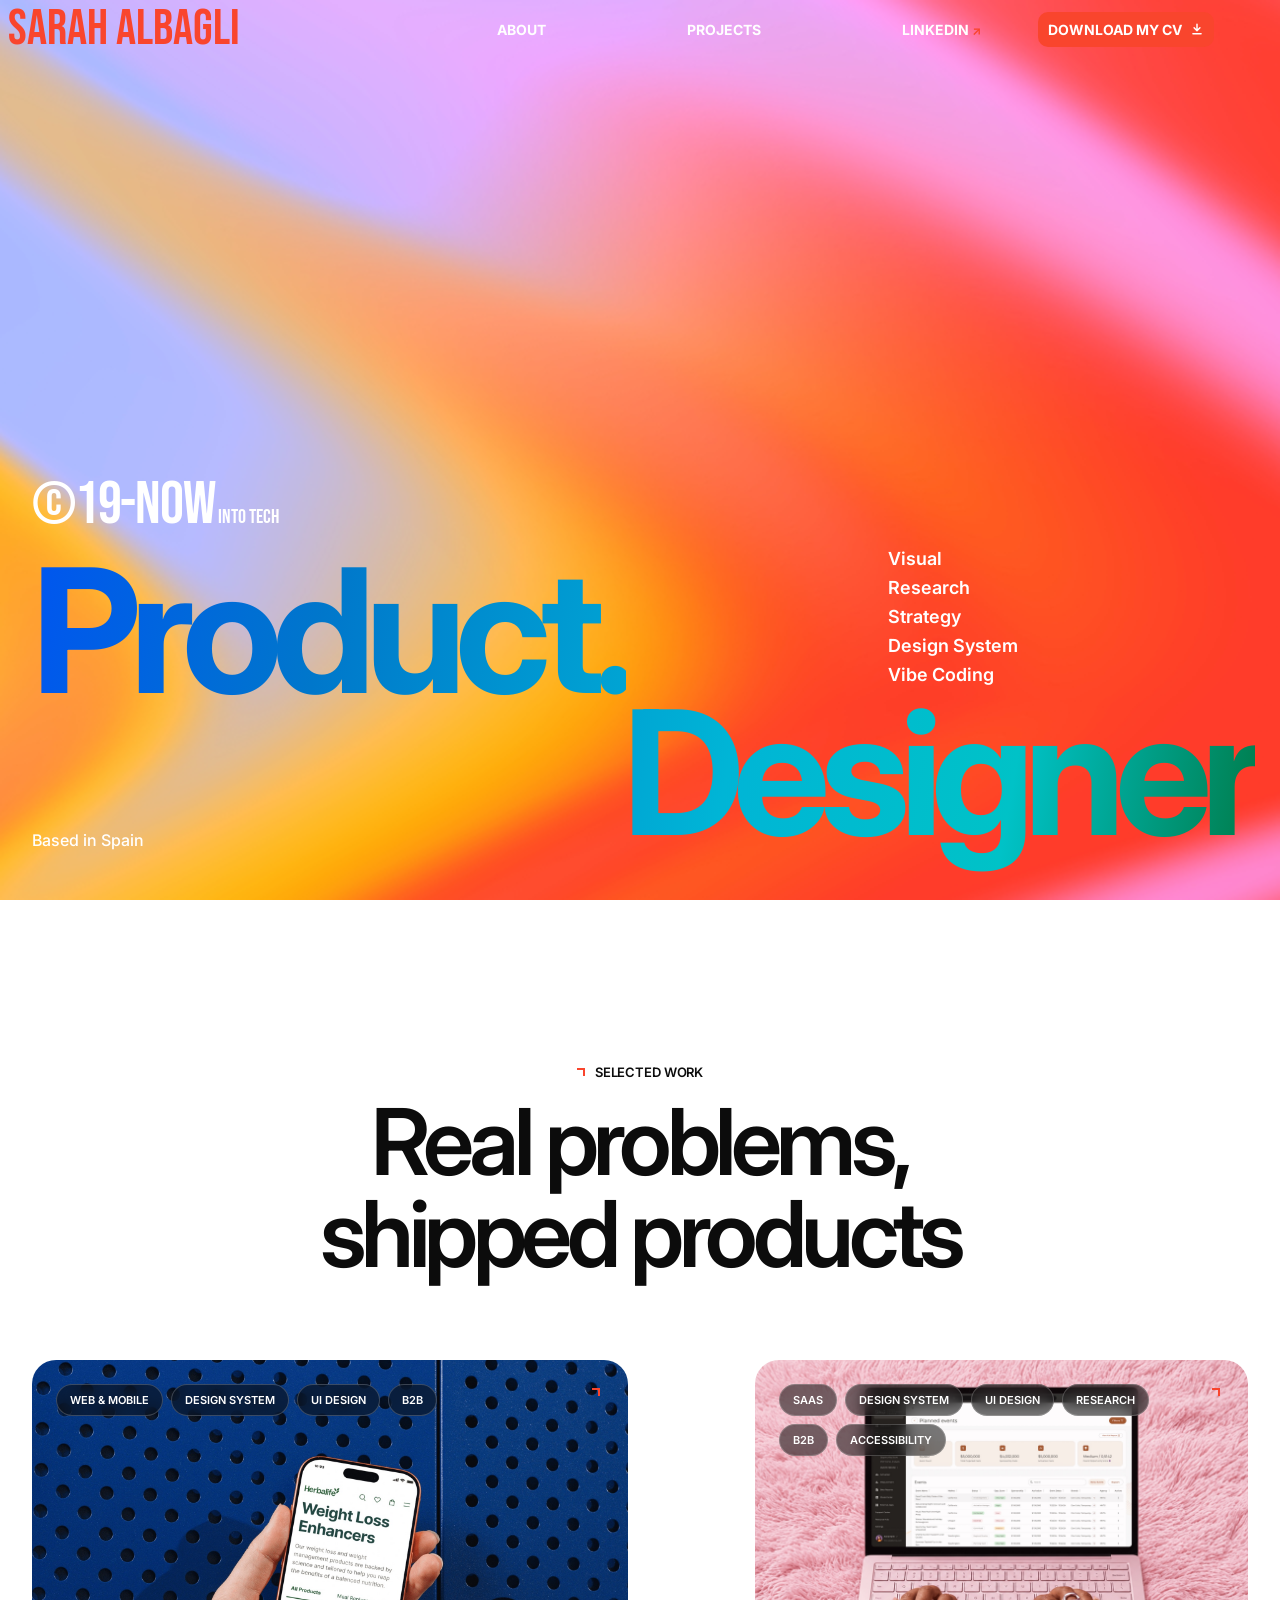
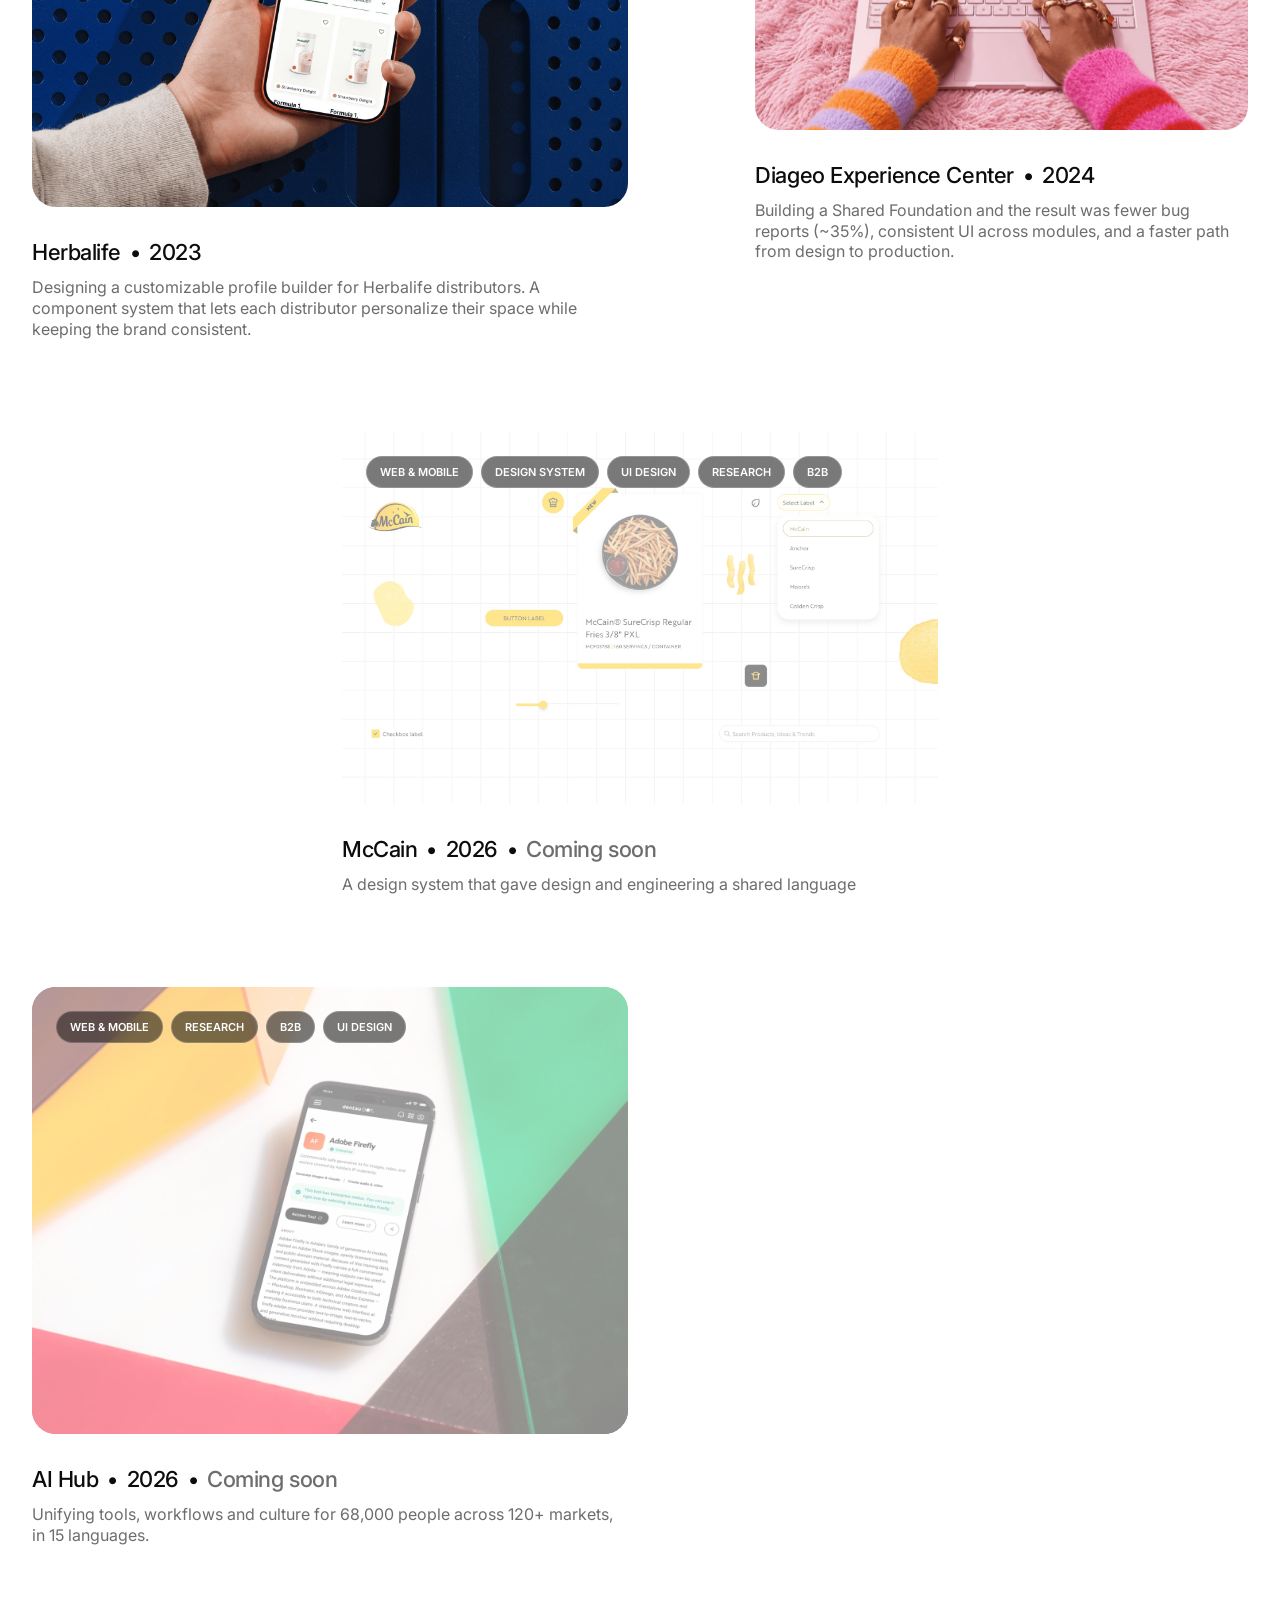
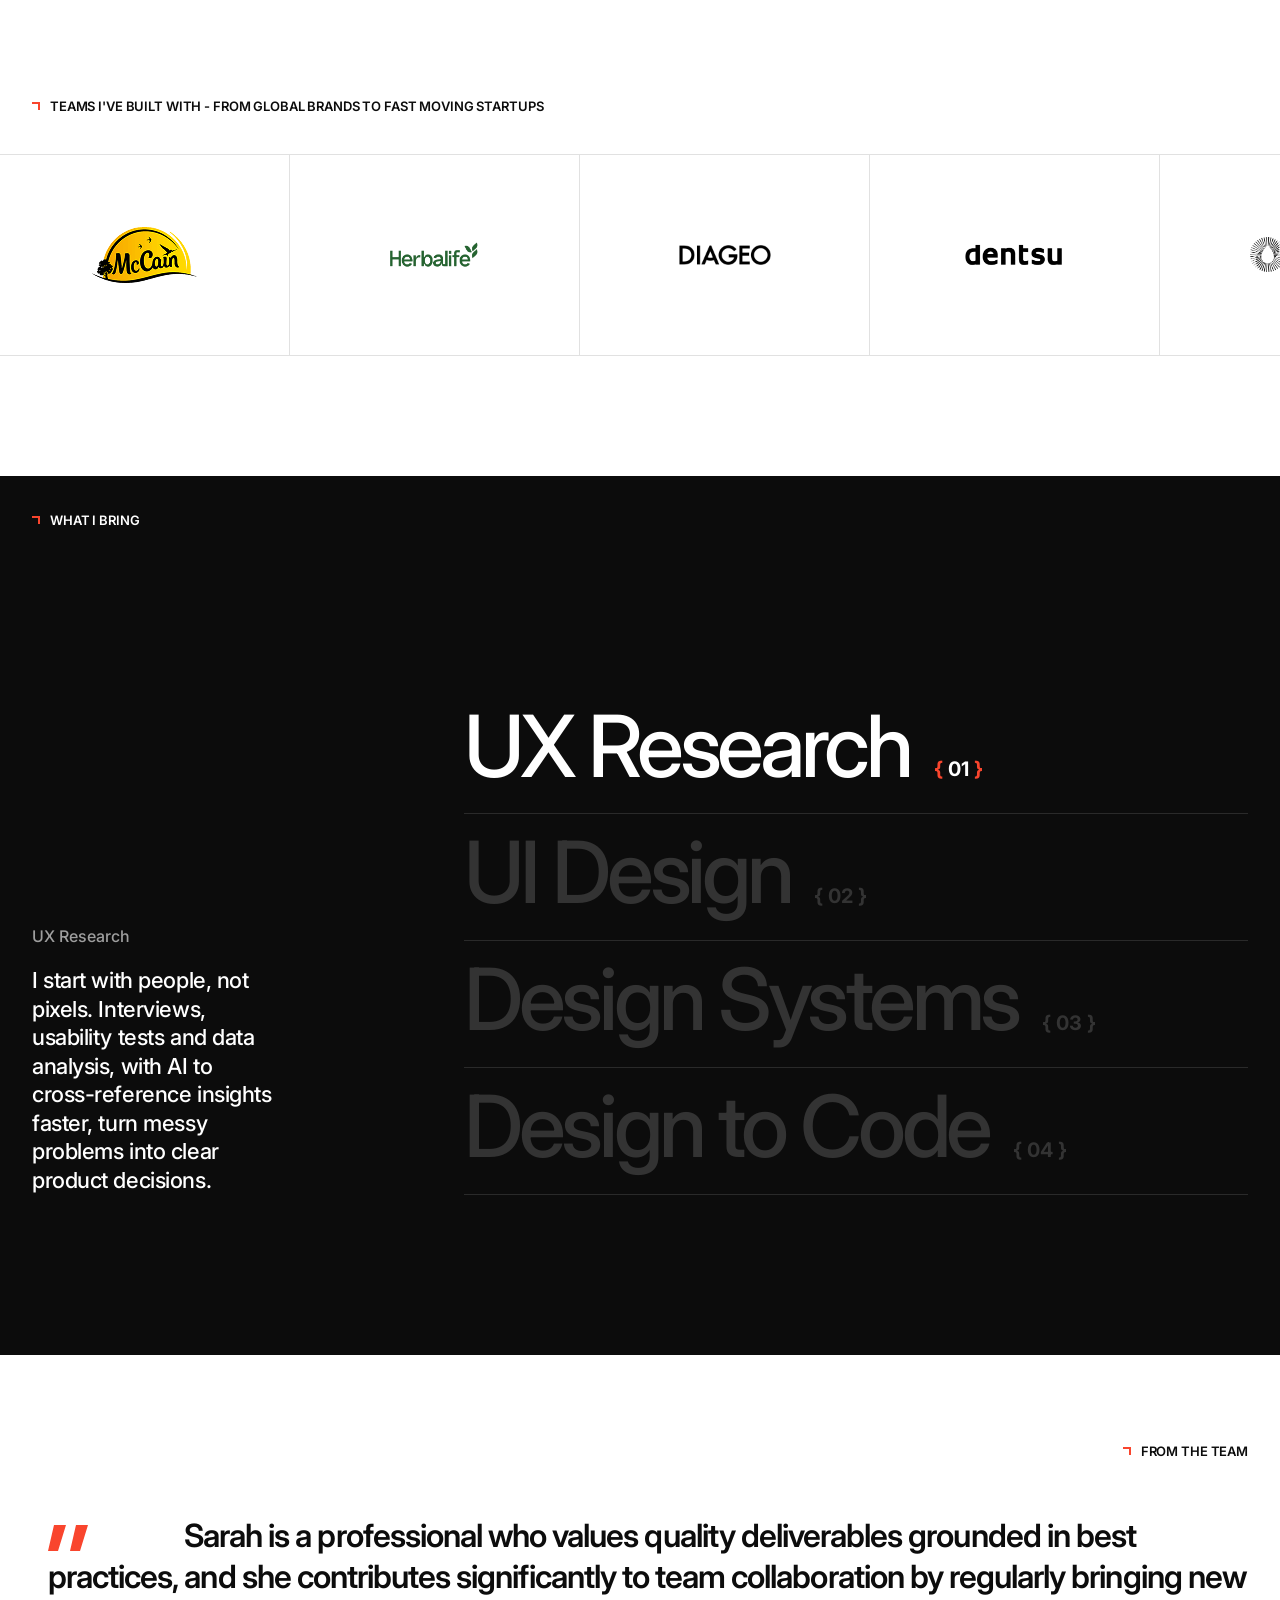
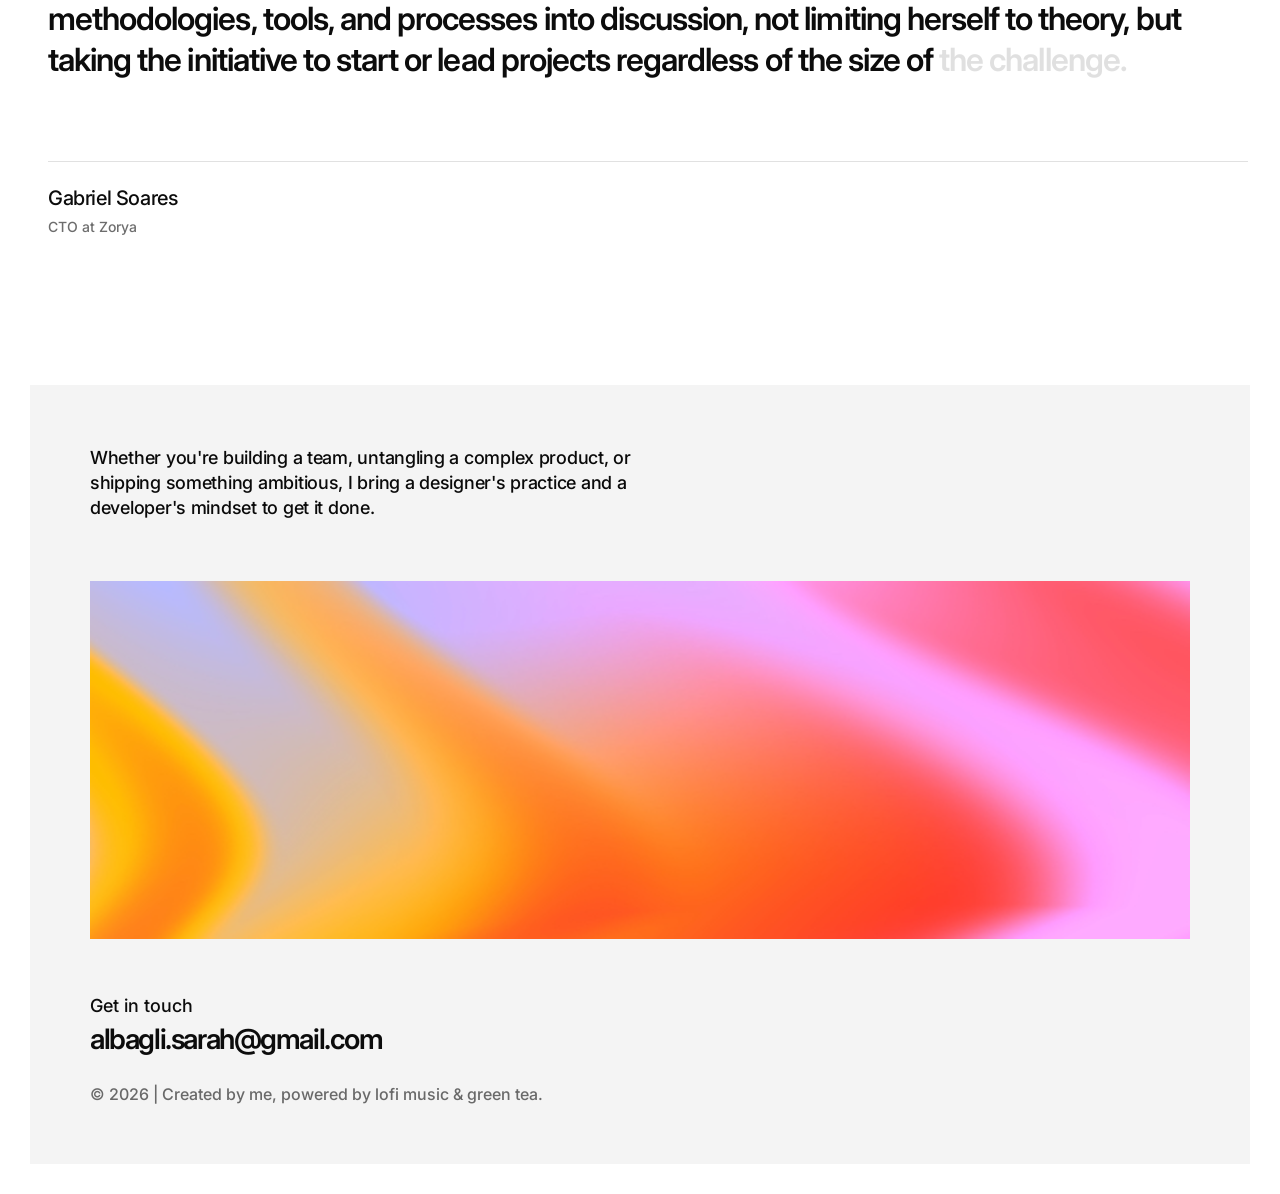
==== commit 18489b3b: "DxC case rewrite, Herbalife/McCain polish; move icons and OG image into assets - DxC case: research," ====
--- a/index.html
+++ b/index.html
@@ -11,18 +11,18 @@
   <meta property="og:title" content="Sarah Albagli • Product Designer" />
   <meta property="og:description" content="Senior Product Designer based in Spain." />
   <meta property="og:url" content="https://sarahalbagli.vercel.app/" />
-  <meta property="og:image" content="https://sarahalbagli.vercel.app/og-image.jpg" />
+  <meta property="og:image" content="https://sarahalbagli.vercel.app/assets/og-image.jpg" />
   <meta property="og:image:width" content="1200" />
   <meta property="og:image:height" content="630" />
   <meta property="og:image:alt" content="Sarah Albagli, Product Designer" />
   <meta name="twitter:card" content="summary_large_image" />
   <meta name="twitter:title" content="Sarah Albagli • Product Designer" />
   <meta name="twitter:description" content="Senior Product Designer based in Spain." />
-  <meta name="twitter:image" content="https://sarahalbagli.vercel.app/og-image.jpg" />
-  <link rel="icon" href="/favicon.ico" sizes="32x32" />
-  <link rel="icon" type="image/png" sizes="16x16" href="/favicon-16.png" />
-  <link rel="icon" type="image/png" sizes="32x32" href="/favicon-32.png" />
-  <link rel="apple-touch-icon" href="/apple-touch-icon.png" />
+  <meta name="twitter:image" content="https://sarahalbagli.vercel.app/assets/og-image.jpg" />
+  <link rel="icon" href="/assets/favicon.ico" sizes="32x32" />
+  <link rel="icon" type="image/png" sizes="16x16" href="/assets/favicon-16.png" />
+  <link rel="icon" type="image/png" sizes="32x32" href="/assets/favicon-32.png" />
+  <link rel="apple-touch-icon" href="/assets/apple-touch-icon.png" />
   <link rel="preconnect" href="https://fonts.googleapis.com" />
   <link rel="preconnect" href="https://fonts.gstatic.com" crossorigin />
   <link href="https://fonts.googleapis.com/css2?family=Bebas+Neue&family=Inter:wght@400;500;600;700&display=swap" rel="stylesheet" />
@@ -49,7 +49,7 @@
     <nav class="header__nav">
       <a href="./about" data-i18n="nav.about">About</a>
       <a href="./projects/" data-i18n="nav.work">Projects</a>
-      <a href="https://www.linkedin.com/in/sarahalbagli/" target="_blank" rel="noopener">LinkedIn <span class="arrow-up">↗</span></a>
+      <a href="https://www.linkedin.com/in/sarahalbagli/">LinkedIn <span class="arrow-up">↗</span></a>
     </nav>
     <a href="assets/sarah-albagli-cv.pdf" class="btn-cv" download>
       <span data-i18n="nav.cv">Download my CV</span>
@@ -61,7 +61,7 @@
       <button type="button" data-lang="es" aria-pressed="false">ES</button>
     </div>
     <button class="menu-toggle" aria-expanded="false" aria-controls="menu">
-      <span class="menu-toggle__lines" aria-hidden="true"><span></span><span></span></span>
+      <span class="menu-toggle__lines" aria-hidden="true"><span></span><span></span><span></span></span>
       <span class="menu-toggle__label" data-i18n="menu.label">Menu</span>
     </button>
   </header>
@@ -80,7 +80,7 @@
       <a href="./" data-label="Home" aria-current="page"><span data-i18n="menu.home">Home</span></a>
       <a href="./about/" data-label="About"><span data-i18n="menu.about">About</span></a>
       <a href="./projects/" data-label="Projects"><span data-i18n="menu.projects">Projects</span></a>
-      <a href="https://www.linkedin.com/in/sarahalbagli/" target="_blank" rel="noopener" data-label="LinkedIn ↗"><span>LinkedIn ↗</span></a>
+      <a href="https://www.linkedin.com/in/sarahalbagli/" data-label="LinkedIn ↗"><span>LinkedIn ↗</span></a>
       <a href="assets/sarah-albagli-cv.pdf" download data-label="Download my CV"><span data-i18n="nav.cv">Download my CV</span></a>
     </nav>
   </div>
@@ -120,35 +120,30 @@
 
       <div class="work__grid">
         <a href="./projects/herbalife" class="case case--a reveal">
-          <div class="case__media"><ul class="tags tags--dark case__tags"><li data-i18n="tag.webmobile">Web &amp; Mobile</li><li data-i18n="tag.designsystem">Design System</li><li data-i18n="home.svc2.name">UI Design</li></ul><img src="assets/img/herbalife.jpg" alt="Herbalife app on a phone" loading="lazy" /></div>
+          <div class="case__media"><ul class="tags tags--dark case__tags"><li data-i18n="tag.webmobile">Web &amp; Mobile</li><li data-i18n="tag.designsystem">Design System</li><li data-i18n="home.svc2.name">UI Design</li><li>B2B</li></ul><img src="assets/img/herbalife/hero-herbalife.jpg" alt="Herbalife app on a phone" loading="lazy" /></div>
           <h3 class="case__client">Herbalife <span class="case__dot" aria-hidden="true">•</span> 2023</h3>
           <p class="case__desc" data-i18n="case.herbalife.desc">Designing a customizable profile builder for Herbalife distributors. A component system that lets each distributor personalize their space while keeping the brand consistent.</p>
         </a>
 
         <a href="./projects/dxc" class="case case--b reveal">
-          <div class="case__media"><ul class="tags tags--dark case__tags"><li data-i18n="tag.designsystem">Design System</li><li data-i18n="home.svc2.name">UI Design</li><li data-i18n="tag.research">Research</li><li>B2B</li><li data-i18n="tag.accessibility">Accessibility</li></ul><img src="assets/img/dxc.jpg" alt="Dashboard on a laptop" loading="lazy" /></div>
+          <div class="case__media"><ul class="tags tags--dark case__tags"><li>SaaS</li><li data-i18n="tag.designsystem">Design System</li><li data-i18n="home.svc2.name">UI Design</li><li data-i18n="tag.research">Research</li><li>B2B</li><li data-i18n="tag.accessibility">Accessibility</li></ul><img src="assets/img/dxc/hero-dxc.jpg" alt="Dashboard on a laptop" loading="lazy" /></div>
           <h3 class="case__client">Diageo Experience Center <span class="case__dot" aria-hidden="true">•</span> 2024</h3>
           <p class="case__desc" data-i18n="home.case.dxc.desc">Building a Shared Foundation and the result was fewer bug reports (~35%), consistent UI across modules, and a faster path from design to production.</p>
         </a>
 
-        <a href="./projects/mccain" class="case case--c reveal">
+        <div class="case case--soon case--c reveal">
           <div class="case__media"><ul class="tags tags--dark case__tags"><li data-i18n="tag.webmobile">Web &amp; Mobile</li><li data-i18n="tag.designsystem">Design System</li><li data-i18n="home.svc2.name">UI Design</li><li data-i18n="tag.research">Research</li><li>B2B</li></ul><img src="assets/img/mccainmain.jpg" alt="McCain component library" loading="lazy" /><video class="media-video" src="assets/mccainsmall.mp4" autoplay muted loop playsinline disablepictureinpicture preload="auto" aria-hidden="true"></video></div>
-          <h3 class="case__client">McCain <span class="case__dot" aria-hidden="true">•</span> 2026</h3>
+          <h3 class="case__client">McCain <span class="case__dot" aria-hidden="true">•</span> 2026 <span class="case__dot" aria-hidden="true">•</span> <span class="case__soon">Coming soon</span></h3>
           <p class="case__desc" data-i18n="home.case.mccain.desc">A design system that gave design and engineering a shared language</p>
-        </a>
-
-        <!-- AI Hub: hidden for now. To bring it back, delete the "hidden" attribute on the line below. -->
-        <a href="./projects/ai-hub" class="case case--d reveal" hidden>
-          <div class="case__media"><ul class="tags tags--dark case__tags"><li data-i18n="tag.webmobile">Web &amp; Mobile</li><li data-i18n="tag.research">Research</li><li>B2B</li><li data-i18n="home.svc2.name">UI Design</li></ul><img src="assets/img/ai-hub.jpg" alt="AI Hub, coming soon" loading="lazy" /></div>
-          <h3 class="case__client">AI Hub <span class="case__dot" aria-hidden="true">•</span> 2026</h3>
+        </div>
+
+        <div class="case case--soon case--d reveal">
+          <div class="case__media"><ul class="tags tags--dark case__tags"><li data-i18n="tag.webmobile">Web &amp; Mobile</li><li data-i18n="tag.research">Research</li><li>B2B</li><li data-i18n="home.svc2.name">UI Design</li></ul><img src="assets/img/ai-hub.jpg?v=2" alt="AI Hub tool page on a phone" loading="lazy" /></div>
+          <h3 class="case__client">AI Hub <span class="case__dot" aria-hidden="true">•</span> 2026 <span class="case__dot" aria-hidden="true">•</span> <span class="case__soon">Coming soon</span></h3>
           <p class="case__desc" data-i18n="case.aihub.desc">Unifying tools, workflows and culture for 68,000 people across 120+ markets, in 15 languages.</p>
-        </a>
-      </div>
-
-      <a href="./projects" class="all-cases">
-        <svg width="36" height="36" viewBox="0 0 24 24" fill="none" stroke="currentColor" stroke-width="1.5" aria-hidden="true"><path d="M3 12h18M14 5l7 7-7 7"/></svg>
-        <span data-i18n="home.allcases">All cases</span>
-      </a>
+        </div>
+      </div>
+
     </section>
 
     <!-- Clients -->
--- a/style.css
+++ b/style.css
@@ -109,7 +109,7 @@
 
 /* The Menu button only exists on tablet and mobile, where the nav links are hidden */
 .menu-toggle { display: none; align-items: center; gap: 20px; }
-.menu-toggle__lines { display: grid; gap: 8px; width: 42px; }
+.menu-toggle__lines { display: grid; gap: 7px; width: 42px; }
 .menu-toggle__lines span { height: 2px; background: currentColor; transition: transform 0.3s; }
 .menu-toggle__label { font-family: var(--font-display); font-size: 50px; line-height: 1; }
 
@@ -360,18 +360,6 @@
   text-transform: uppercase;
 }
 
-.all-cases {
-  display: flex;
-  align-items: center;
-  justify-content: flex-end;
-  gap: 24px;
-  margin-top: 40px;
-  font-size: clamp(36px, 3.8vw, 55px);
-  font-weight: 500;
-  letter-spacing: -0.05em;
-}
-.all-cases svg { transition: transform 0.3s; }
-.all-cases:hover svg { transform: translateX(8px); }
 
 /* Autoplay videos sit invisibly over their image and fade in only once
    they are actually playing, so a blocked video never shows a play button */
@@ -472,7 +460,7 @@
 }
 .footer__gradient { position: relative; height: clamp(200px, 28vw, 400px); margin-bottom: 56px; }
 .footer__label { font-size: 18px; font-weight: 500; margin-bottom: 6px; }
-.footer__email { display: inline-block; font-size: clamp(22px, 2.2vw, 32px); font-weight: 600; letter-spacing: -0.05em; margin-bottom: 40px; }
+.footer__email { display: inline-block; font-size: clamp(22px, 2.2vw, 32px); font-weight: 600; letter-spacing: -0.05em; margin-bottom: 28px; }
 .footer__email:hover { color: var(--red); }
 .footer__copy { font-size: 16px; font-weight: 500; color: var(--ink-soft); }
 
@@ -514,7 +502,6 @@
   .case__client { font-size: 19px; }
   .case__tags { top: 14px; left: 14px; right: 40px; gap: 6px; }
   .case__tags li { padding: 6px 10px; font-size: 10px; }
-  .all-cases { justify-content: flex-start; }
 
   .services__body { grid-template-columns: 1fr; }
   .services__head { margin-bottom: 64px; }
@@ -534,7 +521,7 @@
 @media (max-width: 480px) {
   .header { gap: 14px; }
   .logo, .menu-toggle__label { font-size: 32px; }
-  .menu-toggle__lines { display: none; }
+  .menu-toggle__lines { width: 26px; gap: 6px; }
 }
 
 @media (prefers-reduced-motion: reduce) {
@@ -600,13 +587,10 @@
   cursor: default;
 }
 .human__notes {
-  display: grid;
-  /* same columns as the paragraphs above: notes 1-3 left, 4-6 right */
-  grid-template-columns: 1fr 1fr;
-  grid-template-rows: repeat(3, auto);
-  grid-auto-flow: column;
+  /* same columns as the paragraphs above (notes 1-4 left, 5-7 right); text columns,
+     not grid rows, so a two-line note doesn't push down the note beside it */
+  columns: 2;
   column-gap: clamp(32px, 7vw, 110px);
-  row-gap: 8px;
   margin: 80px 0 0;
   padding: 32px 0 0;
   border-top: 1px solid rgba(255, 255, 255, 0.12);
@@ -614,6 +598,8 @@
   counter-reset: fn;
 }
 .human__notes li {
+  break-inside: avoid;
+  margin-bottom: 8px;
   counter-increment: fn;
   font-family: "Gambetta", Georgia, serif;
   font-size: 20px;
@@ -623,6 +609,16 @@
 }
 .human__notes li::before { content: counter(fn); color: var(--red); margin-right: 8px; }
 .human__notes li.is-on { color: #fff; }
+
+/* Desktop: the whole section fits in one screen, so type and spacing follow the viewport height too */
+@media (min-width: 861px) {
+  .human { display: flex; flex-direction: column; justify-content: center; min-height: calc(100vh - 54px); padding: clamp(24px, 5vh, 64px) var(--gutter); }
+  .human__eyebrow { margin-bottom: clamp(16px, 3.5vh, 48px); font-size: 20px; }
+  .human__col p { font-size: clamp(15px, min(1.3vw, 2.3vh), 22px); line-height: 1.5; }
+  .human__col p + p { margin-top: 0.8em; }
+  .human__notes { margin-top: clamp(16px, 3.5vh, 48px); padding-top: clamp(12px, 2.2vh, 24px); }
+  .human__notes li { margin-bottom: 4px; font-size: clamp(15px, min(1.25vw, 2.3vh), 20px); }
+}
 
 
 /* Workstation photo */
@@ -671,6 +667,12 @@
   height: 8px;
   border-top: 2px solid var(--red);
   border-right: 2px solid var(--red);
+}
+/* Bright cover (DxC): darken the top too, so the white header links stay readable */
+.case-hero--scrim::before {
+  background:
+    linear-gradient(180deg, rgba(0,0,0,0.55) 0, rgba(0,0,0,0.25) 110px, rgba(0,0,0,0) 200px),
+    linear-gradient(180deg, rgba(0,0,0,0) 30%, rgba(0,0,0,0.55) 100%);
 }
 .case-hero__content { position: relative; z-index: 2; padding: 0 clamp(16px, 2.5vw, 30px) 64px; max-width: 1000px; }
 .case-hero__title {
@@ -756,7 +758,8 @@
   letter-spacing: -0.06em;
   margin-bottom: 56px;
 }
-.case-more__row { display: grid; grid-template-columns: 90px 1fr 1fr; gap: 20px; }
+/* only published cases are listed here (no "Coming soon" ones); the cards share the width, however many there are */
+.case-more__row { display: grid; grid-template-columns: 90px repeat(auto-fit, minmax(280px, 1fr)); gap: 20px; }
 .case-more__all {
   position: relative;
   display: flex;
@@ -801,7 +804,7 @@
   .human__cols { grid-template-columns: 1fr; gap: 0; }
   /* one column: keep the paragraph rhythm across the two columns */
   .human__col + .human__col p:first-child { margin-top: 1.1em; }
-  .human__notes { grid-template-columns: 1fr; grid-template-rows: none; grid-auto-flow: row; margin-top: 48px; }
+  .human__notes { columns: 1; margin-top: 48px; }
 
   .about-photo { padding-bottom: 64px; }
   .about-photo__caption { flex-direction: column; gap: 4px; }
@@ -1001,7 +1004,7 @@
 .marquee__track { display: flex; width: max-content; animation: marquee 30s linear infinite; }
 .marquee__set { display: flex; }
 .books .marquee__set { gap: 16px; padding-right: 16px; }
-.books img { display: block; height: 300px; width: auto; border-radius: 14px; }
+.books img { display: block; height: 300px; width: auto; border-radius: 14px; outline: 1px solid rgba(12, 12, 12, 0.1); outline-offset: -1px; } /* the hairline keeps white covers from melting into the page */
 .books__marquee:hover .marquee__track { animation-play-state: paused; }
 
 @media (max-width: 860px) {
@@ -1054,7 +1057,7 @@
    frame, so it is scaled and offset to show only the app inside that frame. */
 .case-figure.mockup { overflow: visible; border-radius: 0; }
 .mockup__device { position: relative; width: 23.25%; margin: 0 auto; }
-.case-row .mockup__device { width: 48%; }
+:is(.case-row, .cs-section) .mockup__device { width: 48%; }
 /* soft contact shadow, as if the phone were resting on a surface */
 .mockup__device::before {
   content: "";
@@ -1142,23 +1145,21 @@
 .case-row .case-block { display: block; padding: 0; }
 .case-row .case-block__label { margin-bottom: 20px; }
 .case-row .case-block__text { font-size: clamp(19px, 1.6vw, 24px); }
-.case-row .case-figure { margin: 0; }
+:is(.case-row, .cs-section) .case-figure { margin: 0; }
 .case-row--flip .case-block { order: 2; }
 .case-row--flip .case-figure { order: 1; }
-.case-row .case-figure:not(.mockup) img { width: 100%; aspect-ratio: 4 / 3; object-fit: cover; }
+:is(.case-row, .cs-section) .case-figure:not(.mockup) img { width: 100%; aspect-ratio: 4 / 3; object-fit: cover; }
 
 @media (max-width: 860px) {
   .case-row { grid-template-columns: 1fr; gap: 32px; padding: 56px 0; }
   .case-row--flip .case-block, .case-row--flip .case-figure { order: 0; }
-  .case-row .mockup__device { width: 62%; }
+  :is(.case-row, .cs-section) .mockup__device { width: 62%; }
 }
 
 /* Case images that should not be cropped to 4:3 */
-.case-row .case-figure.case-figure--natural img { aspect-ratio: auto; }
+:is(.case-row, .cs-section) .case-figure.case-figure--natural img { aspect-ratio: auto; }
 /* Tall annotated spec: show the top, open the full image on click */
-.case-row .case-figure.case-figure--spec img { aspect-ratio: 1 / 1; object-position: top; }
-.case-figure--spec a { cursor: zoom-in; }
-.case-figure--spec a { position: relative; display: block; }
+:is(.case-row, .cs-section) .case-figure.case-figure--spec img { aspect-ratio: 1 / 1; object-position: top; }
 
 /* Case pages: placeholders until the real images arrive */
 .case-figure--placeholder,
@@ -1173,7 +1174,7 @@
   text-transform: uppercase;
   letter-spacing: 0.02em;
 }
-.case-row .case-figure--placeholder { aspect-ratio: 4 / 3; }
+:is(.case-row, .cs-section) .case-figure--placeholder { aspect-ratio: 4 / 3; }
 .case-achievements--placeholder { aspect-ratio: 16 / 9; }
 /* Hero with a looping video over the cover image (McCain) */
 .case-hero .case-hero__video { z-index: 0; }
@@ -1186,12 +1187,12 @@
 }
 
 /* Case images: slow, soft zoom on hover (the figure clips the overflow) */
-.case-row .case-figure:not(.mockup):not(.case-figure--placeholder) { overflow: hidden; }
-.case-row .case-figure:not(.mockup):not(.case-figure--placeholder) img { transition: transform 1.2s cubic-bezier(.2,.7,.2,1); }
-.case-row .case-figure:not(.mockup):not(.case-figure--placeholder):hover img { transform: scale(1.05); }
+:is(.case-row, .cs-section) .case-figure:not(.mockup):not(.case-figure--placeholder) { overflow: hidden; }
+:is(.case-row, .cs-section) .case-figure:not(.mockup):not(.case-figure--placeholder) img { transition: transform 1.2s cubic-bezier(.2,.7,.2,1); }
+:is(.case-row, .cs-section) .case-figure:not(.mockup):not(.case-figure--placeholder):hover img { transform: scale(1.05); }
 @media (prefers-reduced-motion: reduce) {
-  .case-row .case-figure img { transition: none; }
-  .case-row .case-figure:hover img { transform: none; }
+  :is(.case-row, .cs-section) .case-figure img { transition: none; }
+  :is(.case-row, .cs-section) .case-figure:hover img { transform: none; }
 }
 
 /* A case row with text only (no image): the text keeps the same column
@@ -1206,14 +1207,14 @@
   transition: transform 0.7s cubic-bezier(.65,0,.25,1);
   touch-action: pan-y;
 }
-.case-row .case-figure.case-carousel img.case-carousel__slide {
+:is(.case-row, .cs-section) .case-figure.case-carousel img.case-carousel__slide {
   flex: 0 0 100%;
   width: 100%;
   aspect-ratio: 1229 / 803;
   object-fit: cover;
   border-radius: 24px;
 }
-.case-row .case-figure.case-carousel:hover img { transform: none; }
+:is(.case-row, .cs-section) .case-figure.case-carousel:hover img { transform: none; }
 /* first time on screen: slide over a little to show the edge of the next image */
 .case-carousel__track.is-peeking { animation: carousel-peek 1.6s cubic-bezier(.45,0,.25,1) 0.3s both; }
 @keyframes carousel-peek {
@@ -1243,7 +1244,7 @@
 .case-carousel__dots span { width: 7px; height: 7px; border-radius: 50%; background: rgba(255, 255, 255, 0.6); box-shadow: 0 0 0 1px rgba(0, 0, 0, 0.15); transition: background-color 0.2s, width 0.2s; }
 .case-carousel__dots span.is-active { width: 18px; border-radius: 999px; background: #fff; }
 @media (max-width: 860px) {
-  .case-row .case-figure.case-carousel img.case-carousel__slide { border-radius: 16px; }
+  :is(.case-row, .cs-section) .case-figure.case-carousel img.case-carousel__slide { border-radius: 16px; }
   .case-carousel__btn { width: 36px; height: 36px; }
 }
 @media (prefers-reduced-motion: reduce) {
@@ -1252,8 +1253,8 @@
 }
 
 /* Case image that is a cut-out device (transparent PNG): no frame, no shadow */
-.case-row .case-figure.case-figure--device { overflow: visible; border-radius: 0; }
-.case-row .case-figure.case-figure--device img {
+:is(.case-row, .cs-section) .case-figure.case-figure--device { overflow: visible; border-radius: 0; }
+:is(.case-row, .cs-section) .case-figure.case-figure--device img {
   display: block;
   width: 72%;
   height: auto;
@@ -1262,11 +1263,11 @@
   border-radius: 0;
 }
 /* lighter zoom for the cut-out device, and never clipped (it can grow past its box) */
-.case-row .case-figure.case-figure--device:not(.mockup):not(.case-figure--placeholder):hover img { transform: scale(1.03); }
-@media (max-width: 860px) { .case-row .case-figure.case-figure--device img { width: 80%; } }
+:is(.case-row, .cs-section) .case-figure.case-figure--device:not(.mockup):not(.case-figure--placeholder):hover img { transform: scale(1.03); }
+@media (max-width: 860px) { :is(.case-row, .cs-section) .case-figure.case-figure--device img { width: 80%; } }
 /* Soft round contact shadow under the tablet's lower-left corner (where it touches the surface) */
-.case-row .case-figure.case-figure--device:not(.mockup) { position: relative; isolation: isolate; overflow: visible; }
-.case-row .case-figure.case-figure--device::after {
+:is(.case-row, .cs-section) .case-figure.case-figure--device:not(.mockup) { position: relative; isolation: isolate; overflow: visible; }
+:is(.case-row, .cs-section) .case-figure.case-figure--device::after {
   content: "";
   position: absolute;
   z-index: -1;
@@ -1280,3 +1281,245 @@
   transform: translate(-50%, -50%);
   pointer-events: none;
 }
+
+/* =========================================================
+   Long-form case (DxC): sticky contents on the left + labelled sections
+   ========================================================= */
+.page-case { --header-h: 58px; }
+.cs-layout {
+  display: grid;
+  grid-template-columns: minmax(160px, 1fr) 2fr;
+  column-gap: clamp(40px, 6vw, 96px);
+  padding: 0 var(--gutter);
+}
+
+/* Contents (left column, follows the scroll) */
+.cs-toc { position: sticky; top: calc(var(--header-h) + 40px); align-self: start; padding: 56px 0; }
+.cs-toc__title { margin-bottom: 16px; font-size: 13px; font-weight: 600; text-transform: uppercase; color: var(--ink-soft); }
+.cs-toc__list { margin: 0; padding: 0; list-style: none; border-left: 1px solid var(--line); }
+.cs-toc a {
+  display: block;
+  margin-left: -1px;
+  padding: 7px 0 7px 16px;
+  border-left: 2px solid transparent;
+  font-size: 15px;
+  font-weight: 500;
+  color: var(--ink-soft);
+  transition: color 0.2s, border-color 0.2s;
+}
+.cs-toc a:hover { color: var(--ink); }
+.cs-toc a.is-active { color: var(--ink); font-weight: 600; border-left-color: var(--red); }
+
+.cs-body { min-width: 0; }
+.cs-section {
+  padding: 48px 0;
+  /* land just above the section label */
+  scroll-margin-top: calc(var(--header-h) + 16px);
+}
+.cs-section + .cs-section { border-top: 1px solid var(--line); }
+.cs-section > .cs-section__label { margin-bottom: 20px; color: var(--ink-soft); }
+.cs-section > :not(.cs-section__label) + * { margin-top: 40px; }
+.cs-section__content > * + * { margin-top: 24px; }
+.cs-section__content { max-width: 760px; }
+
+.cs-heading { font-size: clamp(34px, 4vw, 60px); font-weight: 600; line-height: 1; letter-spacing: -0.05em; margin-bottom: 28px; }
+.cs-subheading { padding-top: 16px; font-size: clamp(22px, 2vw, 28px); font-weight: 600; letter-spacing: -0.03em; }
+.cs-lead { font-size: clamp(24px, 2.4vw, 34px); font-weight: 500; line-height: 1.25; letter-spacing: -0.03em; }
+.cs-text { font-size: clamp(17px, 1.3vw, 19px); font-weight: 400; line-height: 1.6; color: rgba(12, 12, 12, 0.75); }
+.cs-text strong { font-weight: 600; color: var(--ink); }
+
+/* Quote + North Star */
+.cs-quote { margin: 48px 0 0; padding-left: 28px; border-left: 3px solid var(--red); }
+.cs-quote p { font-size: clamp(22px, 2.2vw, 30px); font-weight: 500; line-height: 1.3; letter-spacing: -0.03em; }
+.cs-quote footer { margin-top: 16px; font-size: 14px; font-weight: 600; text-transform: uppercase; color: var(--ink-soft); }
+.cs-section__content > .cs-callout { margin-top: 48px; }
+.cs-callout { padding: clamp(28px, 3.5vw, 48px); border-radius: 24px; background: var(--ink); color: #fff; }
+.cs-callout__label { margin-bottom: 16px; font-size: 13px; font-weight: 600; text-transform: uppercase; color: var(--g-yellow); }
+.cs-callout__text { font-size: clamp(24px, 2.6vw, 38px); font-weight: 600; line-height: 1.15; letter-spacing: -0.04em; }
+
+/* Insight cards */
+.cs-insights, .cs-steps { margin: 0; padding: 0; list-style: none; }
+.cs-insights { display: grid; grid-template-columns: 1fr 1fr; gap: 16px; counter-reset: insight; }
+.cs-insights li { counter-increment: insight; padding: 28px; border-radius: 20px; background: #fff; }
+.cs-insights li::before { content: "0" counter(insight); display: block; margin-bottom: 28px; font-size: 13px; font-weight: 600; color: var(--red); }
+.cs-insights h4 { margin: 0 0 10px; font-size: 19px; font-weight: 600; letter-spacing: -0.02em; line-height: 1.25; }
+.cs-insights p { font-size: 16px; line-height: 1.5; color: var(--ink-soft); }
+.cs-methods li { background: #fff; text-transform: none; font-size: 13px; }
+
+/* Numbered decisions */
+.cs-steps li { display: grid; grid-template-columns: 72px 1fr; gap: 16px; padding: 36px 0; border-top: 1px solid var(--line); }
+.cs-steps li:first-child { border-top: 0; padding-top: 0; }
+.cs-steps__num { font-family: var(--font-display); font-size: 48px; line-height: 0.9; color: var(--red); }
+.cs-steps h3 { margin-bottom: 12px; font-size: clamp(21px, 1.8vw, 26px); font-weight: 600; letter-spacing: -0.03em; }
+.cs-steps p { font-size: clamp(17px, 1.3vw, 19px); line-height: 1.6; color: rgba(12, 12, 12, 0.75); }
+.cs-steps__figure { margin-top: 28px; aspect-ratio: 16 / 9; }
+
+/* Stats */
+.cs-stats { display: grid; grid-template-columns: repeat(3, 1fr); gap: 16px; margin: 0; }
+.cs-stats--inline { grid-template-columns: repeat(2, minmax(0, 260px)); padding-top: 16px; }
+.cs-stats div { padding: 28px; border-radius: 20px; background: #fff; }
+.cs-stats dt { font-size: clamp(44px, 5vw, 76px); font-weight: 600; line-height: 1; letter-spacing: -0.06em; }
+.cs-stats dd { margin: 12px 0 0; font-size: 16px; font-weight: 500; line-height: 1.35; color: var(--ink-soft); }
+.cs-section__content > .cs-stats + .cs-text { margin-top: 40px; }
+
+/* What testing changed */
+.cs-changes li { display: grid; grid-template-columns: 140px 1fr; gap: 20px; align-items: baseline; padding: 22px 0; border-top: 1px solid var(--line); }
+.cs-changes__status { justify-self: start; padding: 6px 12px; border-radius: 999px; background: var(--ink); color: #fff; font-size: 11px; font-weight: 600; text-transform: uppercase; white-space: nowrap; }
+.cs-changes__status--muted { background: transparent; color: var(--ink-soft); box-shadow: inset 0 0 0 1px var(--line); }
+.cs-changes p { font-size: 17px; line-height: 1.5; color: rgba(12, 12, 12, 0.75); }
+.cs-changes strong { font-weight: 600; color: var(--ink); }
+
+/* Figures */
+.cs-figure.case-figure--placeholder, .cs-figures .case-figure--placeholder { aspect-ratio: 16 / 10; }
+.cs-figures { display: grid; grid-template-columns: 1fr 1fr; gap: 16px; }
+.cs-figure--wide { margin: 0; }
+.cs-figure--wide .case-figure--placeholder { aspect-ratio: 16 / 9; }
+.cs-figure__media { overflow: hidden; }
+.cs-figure__media img { display: block; width: 100%; height: auto; transition: transform 1.2s cubic-bezier(.2,.7,.2,1); }
+/* same slow, soft zoom as the other case images (no link to a bigger file: client data) */
+.cs-figure__media:hover img { transform: scale(1.05); }
+@media (prefers-reduced-motion: reduce) { .cs-figure__media img { transition: none; } .cs-figure__media:hover img { transform: none; } }
+.cs-figure--wide figcaption { margin-top: 14px; font-size: 15px; font-weight: 500; color: var(--ink-soft); }
+.case-figure--placeholder span { padding: 0 16px; text-align: center; }
+
+/* Reflections */
+.cs-reflections { display: grid; grid-template-columns: 1fr 1fr; gap: clamp(32px, 4vw, 64px); }
+.cs-reflections h3 { margin-bottom: 14px; font-size: clamp(21px, 1.8vw, 26px); font-weight: 600; line-height: 1.2; letter-spacing: -0.03em; }
+.cs-reflections p { font-size: 17px; line-height: 1.6; color: rgba(12, 12, 12, 0.75); }
+
+@media (max-width: 860px) {
+  .page-case { --header-h: 46px; }
+  /* no room for the contents column: it becomes a bar fixed under the header,
+     scrolling sideways (the active link is kept in view, see script.js) */
+  .cs-layout { grid-template-columns: minmax(0, 1fr); }
+  .cs-toc {
+    top: var(--header-h);
+    z-index: 40;
+    margin: 0 calc(-1 * var(--gutter));
+    padding: 0;
+    background: rgba(244, 244, 244, 0.9);
+    backdrop-filter: blur(12px);
+    -webkit-backdrop-filter: blur(12px);
+    border-bottom: 1px solid var(--line);
+  }
+  .cs-toc__title { display: none; }
+  .cs-toc__list { position: relative; display: flex; gap: 4px; padding: 8px var(--gutter); border-left: 0; overflow-x: auto; scrollbar-width: none; }
+  .cs-toc__list::-webkit-scrollbar { display: none; }
+  .cs-toc a { margin: 0; padding: 8px 14px; border: 0; border-radius: 999px; font-size: 13px; font-weight: 600; white-space: nowrap; }
+  .cs-toc a.is-active { color: #fff; background: var(--ink); font-weight: 600; }
+  .cs-section, .cs-body > [id] { scroll-margin-top: calc(var(--header-h) + 56px); }
+  .cs-section { padding: 36px 0; }
+  .cs-section > .cs-section__label { margin-bottom: 16px; }
+  .cs-section > :not(.cs-section__label) + * { margin-top: 24px; }
+  .cs-heading { margin-bottom: 20px; }
+  .cs-insights, .cs-figures, .cs-reflections { grid-template-columns: 1fr; }
+  .cs-stats { grid-template-columns: 1fr; }
+  .cs-stats--inline { grid-template-columns: 1fr 1fr; }
+  .cs-stats div { padding: 22px; }
+  .cs-steps li { grid-template-columns: 1fr; gap: 12px; }
+  .cs-changes li { grid-template-columns: 1fr; gap: 10px; }
+  .cs-callout { border-radius: 16px; }
+}
+
+/* Cases not published yet (McCain, AI Hub): not clickable, faded image, "Coming soon" next to the year */
+.case--soon { cursor: default; }
+/* a white veil over the media (not opacity on the image and the video, which would show both layers at once) */
+.case--soon .case__media::after {
+  inset: 0;
+  z-index: 1;
+  width: auto;
+  height: auto;
+  border: 0;
+  background: rgba(255, 255, 255, 0.55);
+}
+.case--soon:hover .case__media img, .case--soon:hover .case__media video { transform: none; }
+.case__soon { color: var(--ink-soft); }
+
+/* Herbalife in the long-form layout: images inside the numbered steps,
+   and the tablet + phone side by side in Final product */
+.cs-steps .case-figure { margin-top: 28px; }
+.cs-section__content > .cs-text + .cs-steps { margin-top: 48px; }
+.cs-steps .case-figure.case-figure--spec img { aspect-ratio: 4 / 3; }
+.cs-figures--devices { align-items: center; }
+.cs-figures--devices .case-figure.case-figure--device img { width: 92%; }
+.cs-figures--devices .case-figure.case-figure--device::after { left: 22%; width: 20%; }
+/* phone as tall as the tablet beside it (tablet 92% of its column, phone ~2.06x taller than wide) */
+.cs-section .cs-figures--devices .mockup__device { width: 57%; }
+@media (max-width: 860px) {
+  .cs-figures--devices { gap: 40px; }
+  .cs-figures--devices .case-figure.case-figure--device img { width: 80%; }
+  .cs-section .cs-figures--devices .mockup__device { width: 50%; }
+  .cs-figures--devices .case-figure.case-figure--device::after { left: 27%; width: 16%; }
+}
+/* header is 42px tall on small phones: the contents bar sits right under it, no gap */
+@media (max-width: 480px) { .page-case { --header-h: 42px; } }
+/* Square slides (DxC component library pages) */
+:is(.case-row, .cs-section) .case-figure.case-carousel.case-carousel--square img.case-carousel__slide { aspect-ratio: 1 / 1; }
+
+/* DxC Final product: four tools converging into one flow */
+.cs-flow { display: grid; grid-template-columns: minmax(0, 1fr) clamp(48px, 8vw, 110px) minmax(0, 1.15fr); align-items: stretch; margin: 0; }
+.cs-flow__label { margin-bottom: 14px; font-size: 13px; font-weight: 600; text-transform: uppercase; color: var(--ink-soft); }
+.cs-flow__before, .cs-flow__after { display: flex; flex-direction: column; }
+/* four equal rows with no gap, so each card's centre sits at 12.5 / 37.5 / 62.5 / 87.5% for the lines */
+.cs-flow__before ul { flex: 1; display: grid; grid-template-rows: repeat(4, 1fr); margin: 0; padding: 0; list-style: none; }
+.cs-flow__before li { display: flex; flex-direction: column; justify-content: center; margin: 5px 0; padding: 14px 18px; border-radius: 14px; background: #fff; }
+.cs-flow__before li.is-dxc { background: transparent; border: 1px dashed rgba(12, 12, 12, 0.25); }
+.cs-flow strong { font-size: 16px; font-weight: 600; letter-spacing: -0.01em; }
+.cs-flow span { margin-top: 2px; font-size: 14px; line-height: 1.35; color: var(--ink-soft); }
+.cs-flow__lines { width: 100%; height: calc(100% - 31px); margin-top: 31px; overflow: visible; }
+.cs-flow__lines path { fill: none; stroke: rgba(12, 12, 12, 0.3); stroke-width: 1.5; vector-effect: non-scaling-stroke; }
+.cs-flow__after ol { flex: 1; display: flex; flex-direction: column; justify-content: center; gap: 22px; margin: 5px 0; padding: 28px; border-radius: 20px; background: var(--ink); list-style: none; counter-reset: flow; }
+.cs-flow__after li { display: flex; flex-direction: column; padding-left: 40px; position: relative; counter-increment: flow; }
+.cs-flow__after li::before { content: "0" counter(flow); position: absolute; left: 0; top: 1px; font-size: 13px; font-weight: 600; color: var(--red); }
+.cs-flow__after strong { color: #fff; font-size: 18px; }
+.cs-flow__after span { color: rgba(255, 255, 255, 0.65); }
+.cs-flow figcaption { grid-column: 1 / -1; margin-top: 16px; font-size: 15px; font-weight: 500; color: var(--ink-soft); }
+@media (max-width: 860px) {
+  .cs-flow { grid-template-columns: 1fr; }
+  .cs-flow__before ul { grid-template-rows: none; grid-template-columns: 1fr 1fr; gap: 8px; }
+  .cs-flow__before li { margin: 0; padding: 12px 14px; }
+  /* the four lines become one arrow pointing down */
+  .cs-flow__lines { display: none; }
+  .cs-flow__after { margin-top: 44px; position: relative; }
+  .cs-flow__after::before { content: ""; position: absolute; left: 50%; top: -36px; width: 1.5px; height: 26px; background: rgba(12, 12, 12, 0.3); }
+  .cs-flow__after::after { content: ""; position: absolute; left: calc(50% - 4px); top: -14px; width: 8px; height: 8px; border-right: 1.5px solid rgba(12, 12, 12, 0.45); border-bottom: 1.5px solid rgba(12, 12, 12, 0.45); transform: rotate(45deg); }
+  .cs-flow__after ol { padding: 22px; }
+}
+
+/* DxC Final product: animated walkthrough inside a desktop browser window */
+.dx-demo { margin: 0; }
+.dx-demo__window { overflow: hidden; border-radius: 14px; background: #fff; box-shadow: 0 0 0 1px rgba(12, 12, 12, 0.08), 0 30px 60px -30px rgba(12, 12, 12, 0.35); }
+.dx-demo__bar { position: relative; display: flex; align-items: center; justify-content: center; height: 34px; background: #ececec; border-bottom: 1px solid rgba(12, 12, 12, 0.08); }
+.dx-demo__dots { position: absolute; left: 14px; display: flex; gap: 7px; }
+.dx-demo__dots i { width: 11px; height: 11px; border-radius: 50%; background: #ff5f57; }
+.dx-demo__dots i:nth-child(2) { background: #febc2e; }
+.dx-demo__dots i:nth-child(3) { background: #28c840; }
+.dx-demo__url { padding: 3px 40px; border-radius: 6px; background: #fff; font-size: 11px; color: var(--ink-soft); }
+.dx-demo__screen { position: relative; aspect-ratio: 16 / 9; overflow: hidden; background: #fff; }
+.dx-demo__shot { position: absolute; top: 0; left: 0; width: 100%; height: auto; opacity: 0; transform: scale(1.015); transition: opacity 0.6s ease, transform 0.9s cubic-bezier(.2,.7,.2,1); }
+.dx-demo__shot.is-active { opacity: 1; transform: none; }
+/* the tall form scrolls inside the screen; JS sets the distance and duration */
+.dx-demo__shot[data-scroll].is-active { transform: translateY(var(--scroll-y, 0)); transition: opacity 0.6s ease, transform var(--scroll-t, 0s) cubic-bezier(.45,0,.35,1); }
+/* the form's sidebar stays put while the form scrolls (the export is only one screen tall there) */
+.dx-demo__pin { position: absolute; top: 0; left: 0; z-index: 1; width: calc(94 / 1600 * 100%); height: auto; opacity: 0; transition: opacity 0.6s ease; }
+.dx-demo.is-pinned .dx-demo__pin { opacity: 1; }
+.dx-demo__steps { display: grid; grid-template-columns: repeat(8, 1fr); gap: 6px; margin-top: 16px; }
+.dx-demo__steps button { height: 16px; padding: 6px 0; }
+.dx-demo__steps span { display: block; height: 4px; border-radius: 2px; background: rgba(12, 12, 12, 0.12); overflow: hidden; position: relative; }
+.dx-demo__steps span::after { content: ""; position: absolute; inset: 0; background: var(--ink); transform: scaleX(0); transform-origin: left; }
+.dx-demo__steps button.is-done span::after { transform: scaleX(1); }
+.dx-demo__steps button.is-active span::after { animation: dx-progress var(--step-t, 3s) linear forwards; }
+.dx-demo.is-paused .dx-demo__steps button.is-active span::after { animation-play-state: paused; }
+@keyframes dx-progress { to { transform: scaleX(1); } }
+.dx-demo__caption { margin-top: 10px; font-size: 15px; font-weight: 500; color: var(--ink-soft); }
+@media (max-width: 860px) {
+  .dx-demo__window { border-radius: 10px; }
+  .dx-demo__bar { height: 24px; }
+  .dx-demo__dots { left: 10px; gap: 5px; }
+  .dx-demo__dots i { width: 7px; height: 7px; }
+  .dx-demo__url { padding: 1px 24px; font-size: 9px; }
+}
+@media (prefers-reduced-motion: reduce) {
+  .dx-demo__shot, .dx-demo__shot[data-scroll].is-active { transition: none; transform: none; }
+  .dx-demo__steps button.is-active span::after { animation: none; transform: scaleX(1); }
+}
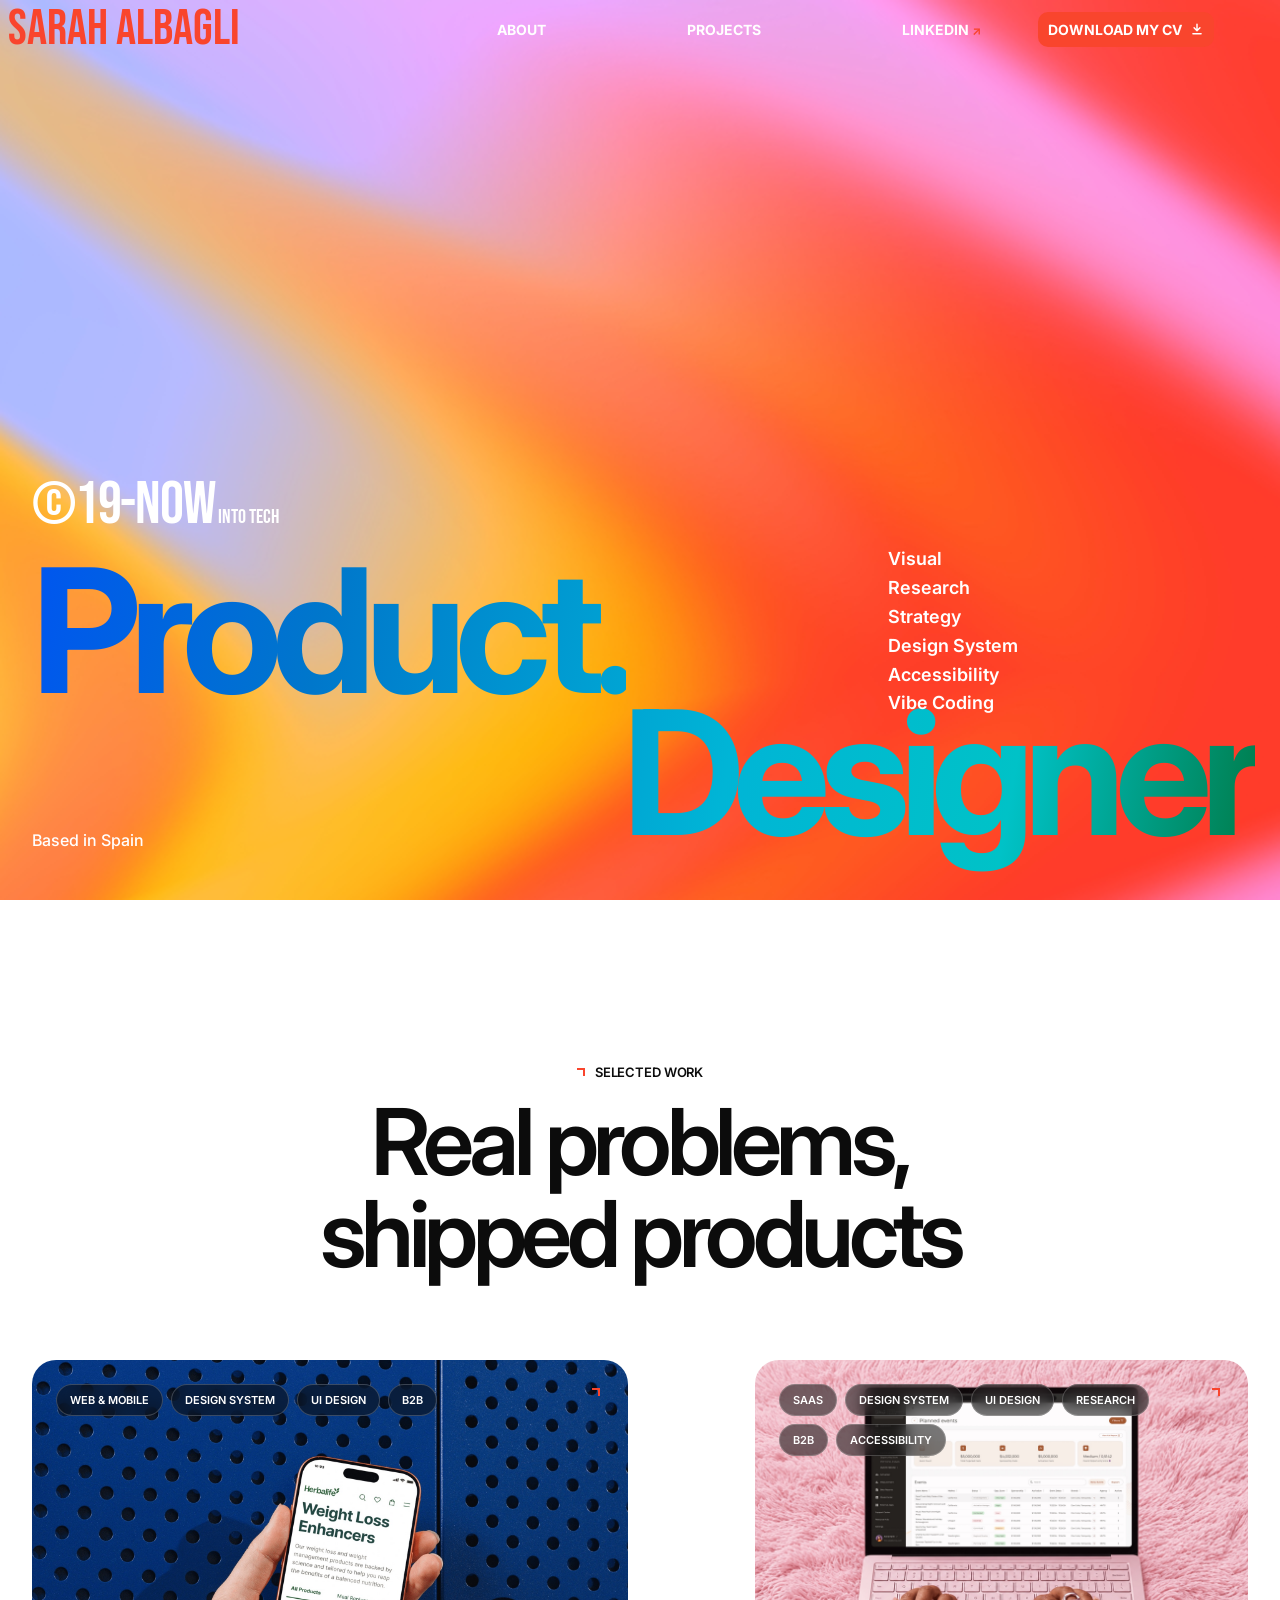
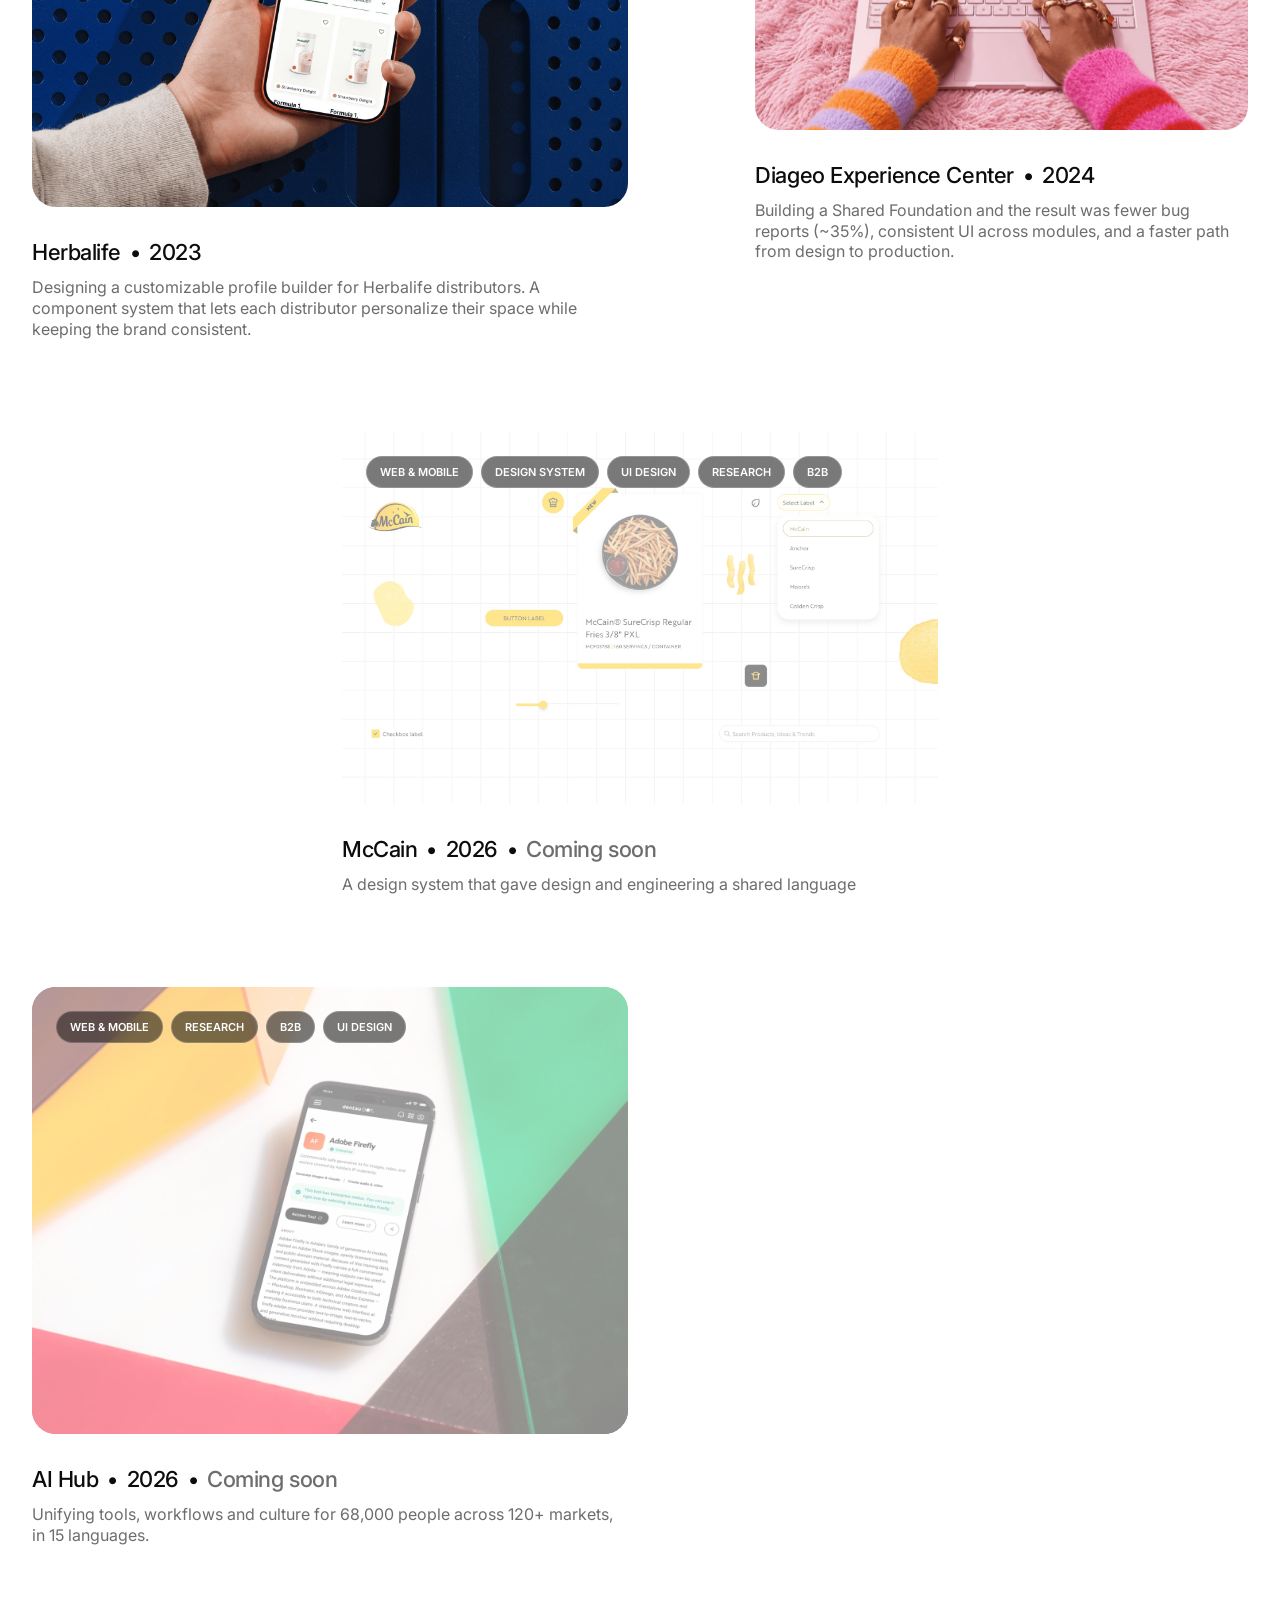
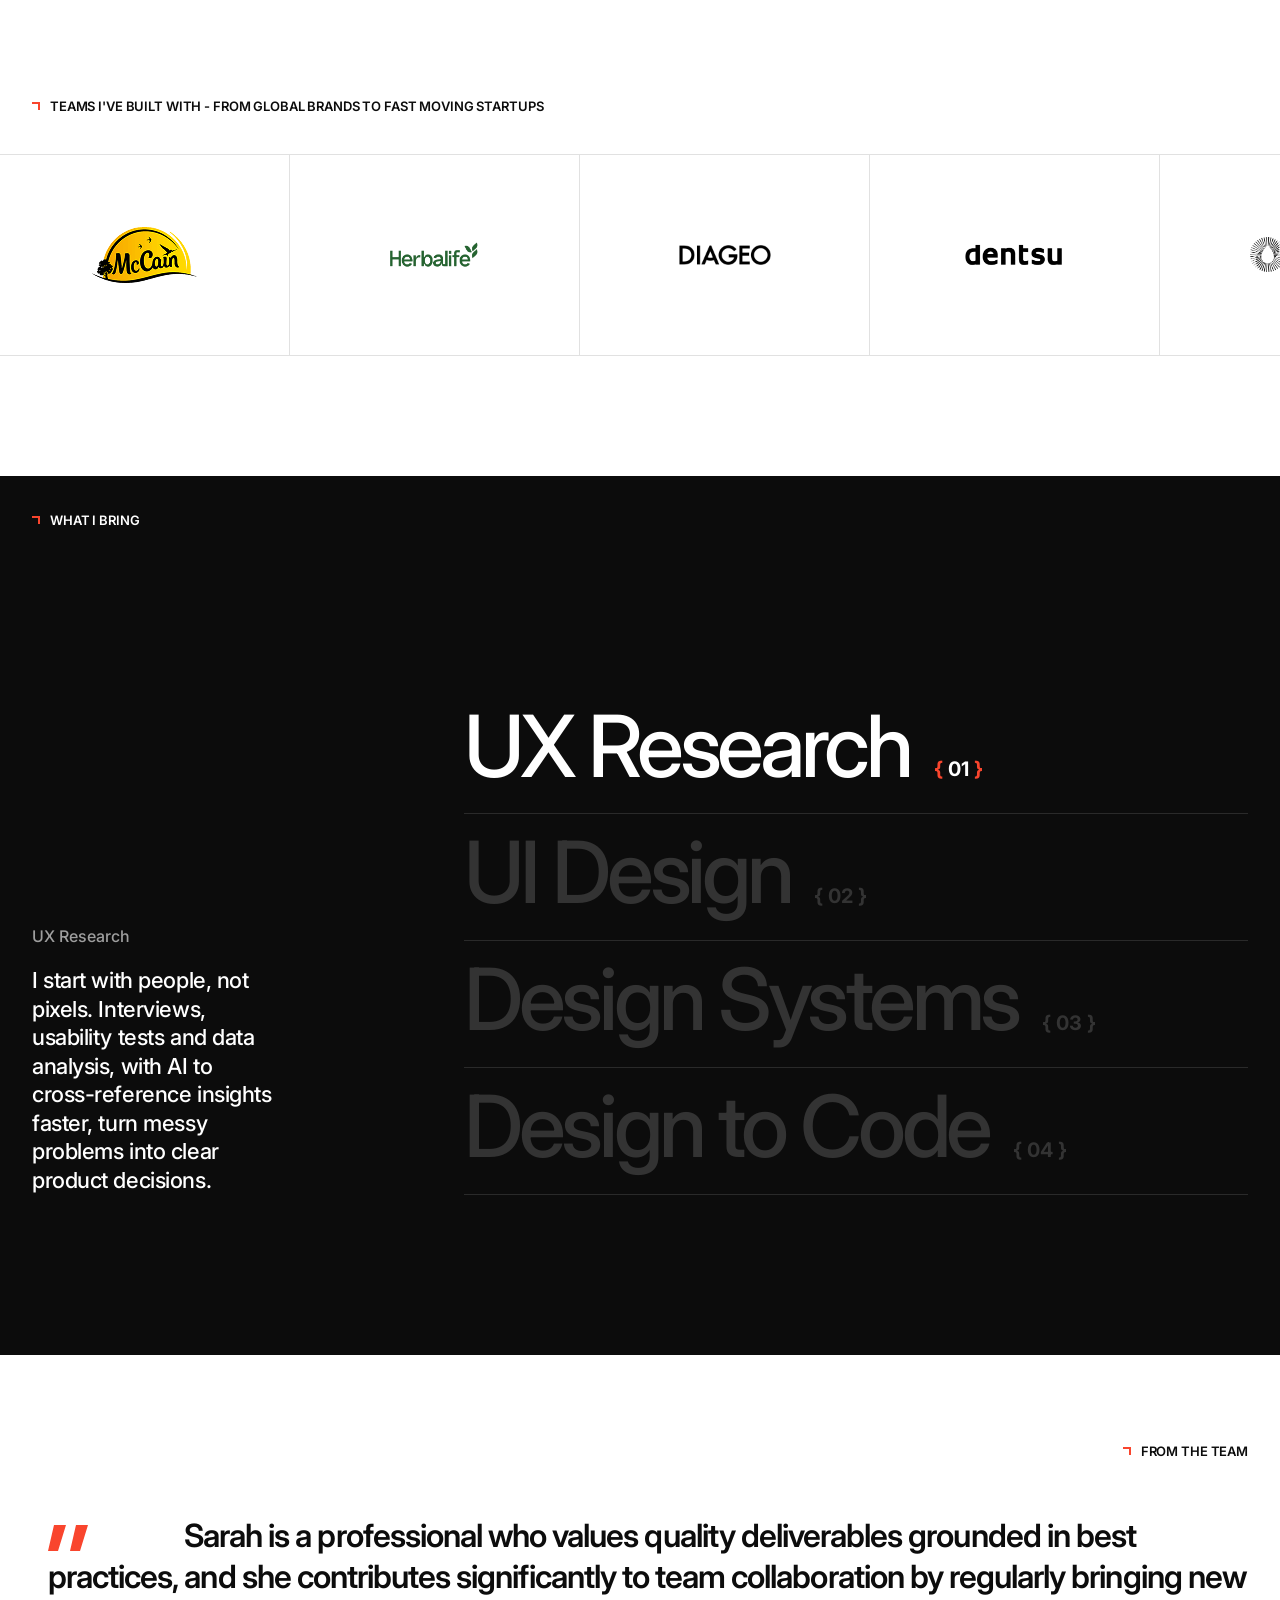
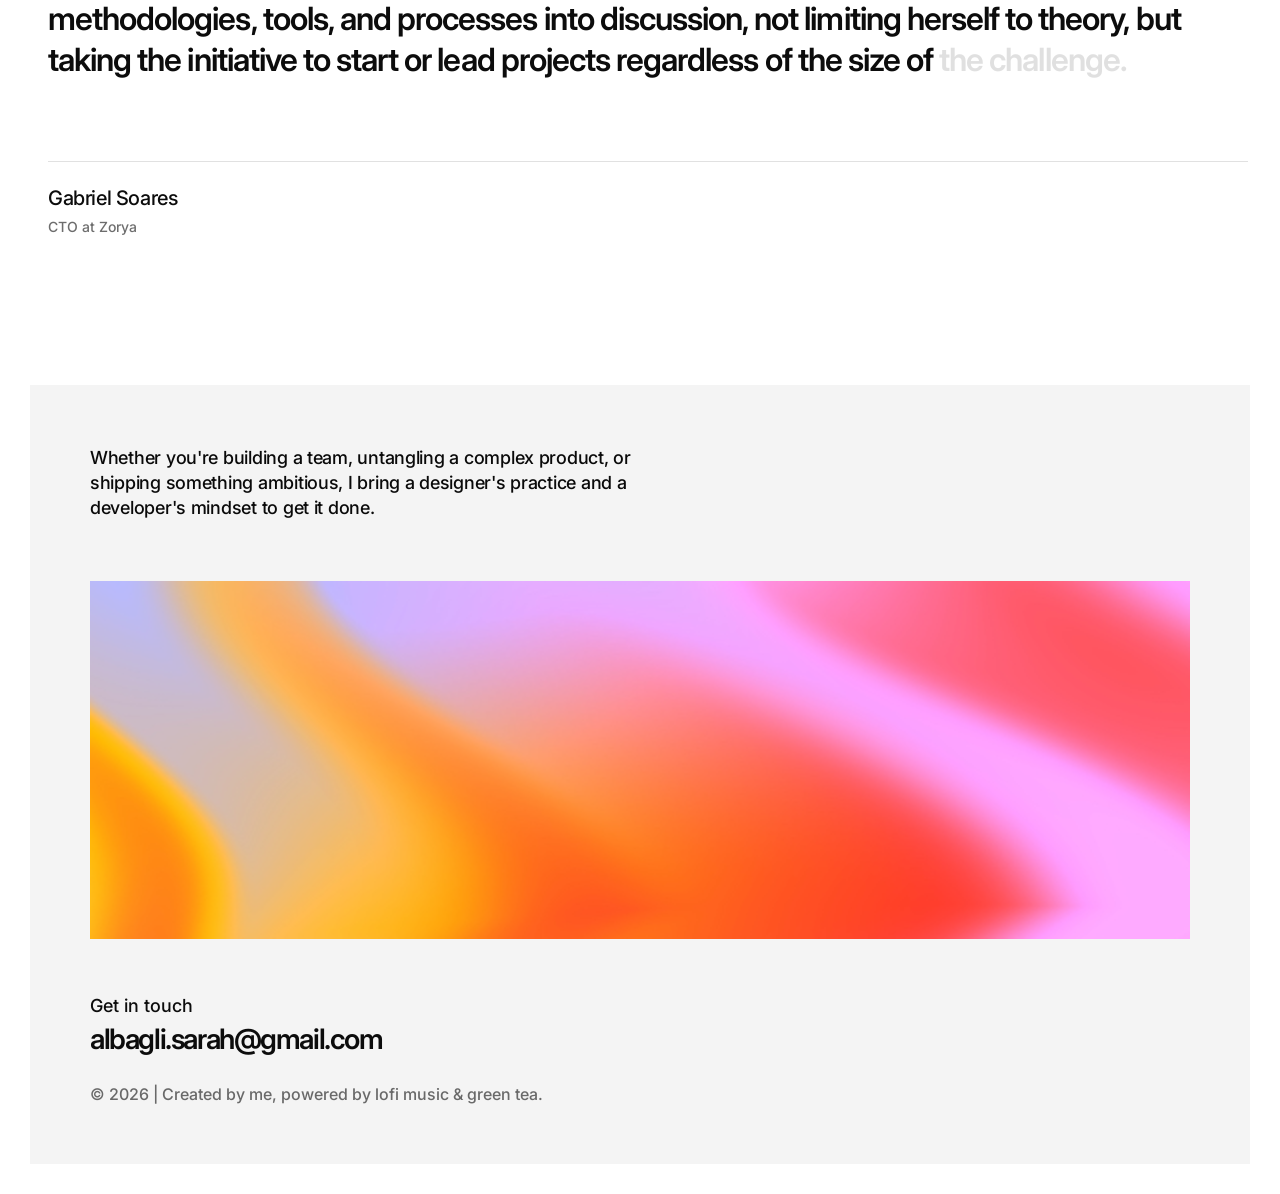
==== commit 0dc129b5: "Home hero: add Accessibility to skills list Co-Authored-By: Claude Opus 5.5 <noreply@anthropic.com>" ====
--- a/index.html
+++ b/index.html
@@ -104,6 +104,7 @@
           <li data-i18n="tag.research">Research</li>
           <li data-i18n="home.skill.strategy">Strategy</li>
           <li data-i18n="tag.designsystem">Design System</li>
+          <li data-i18n="tag.accessibility">Accessibility</li>
           <li>Vibe Coding</li>
         </ul>
 
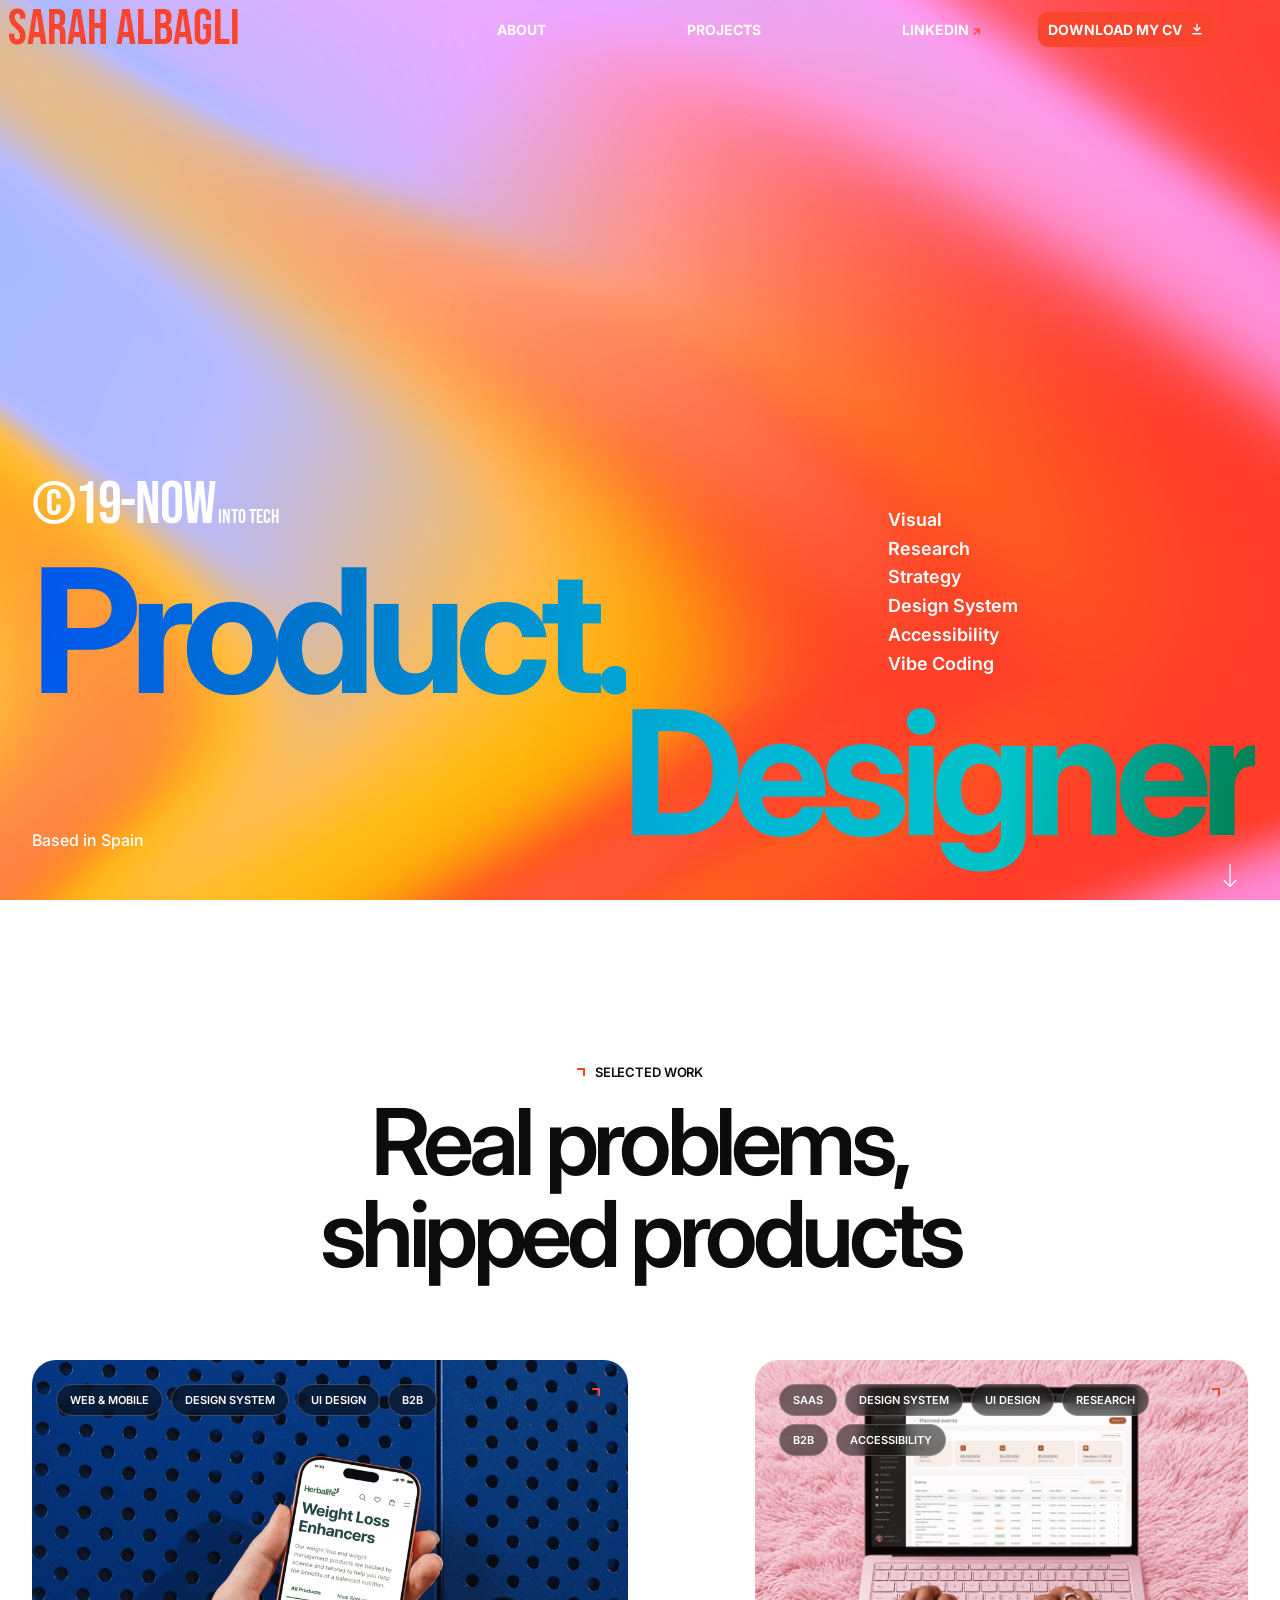
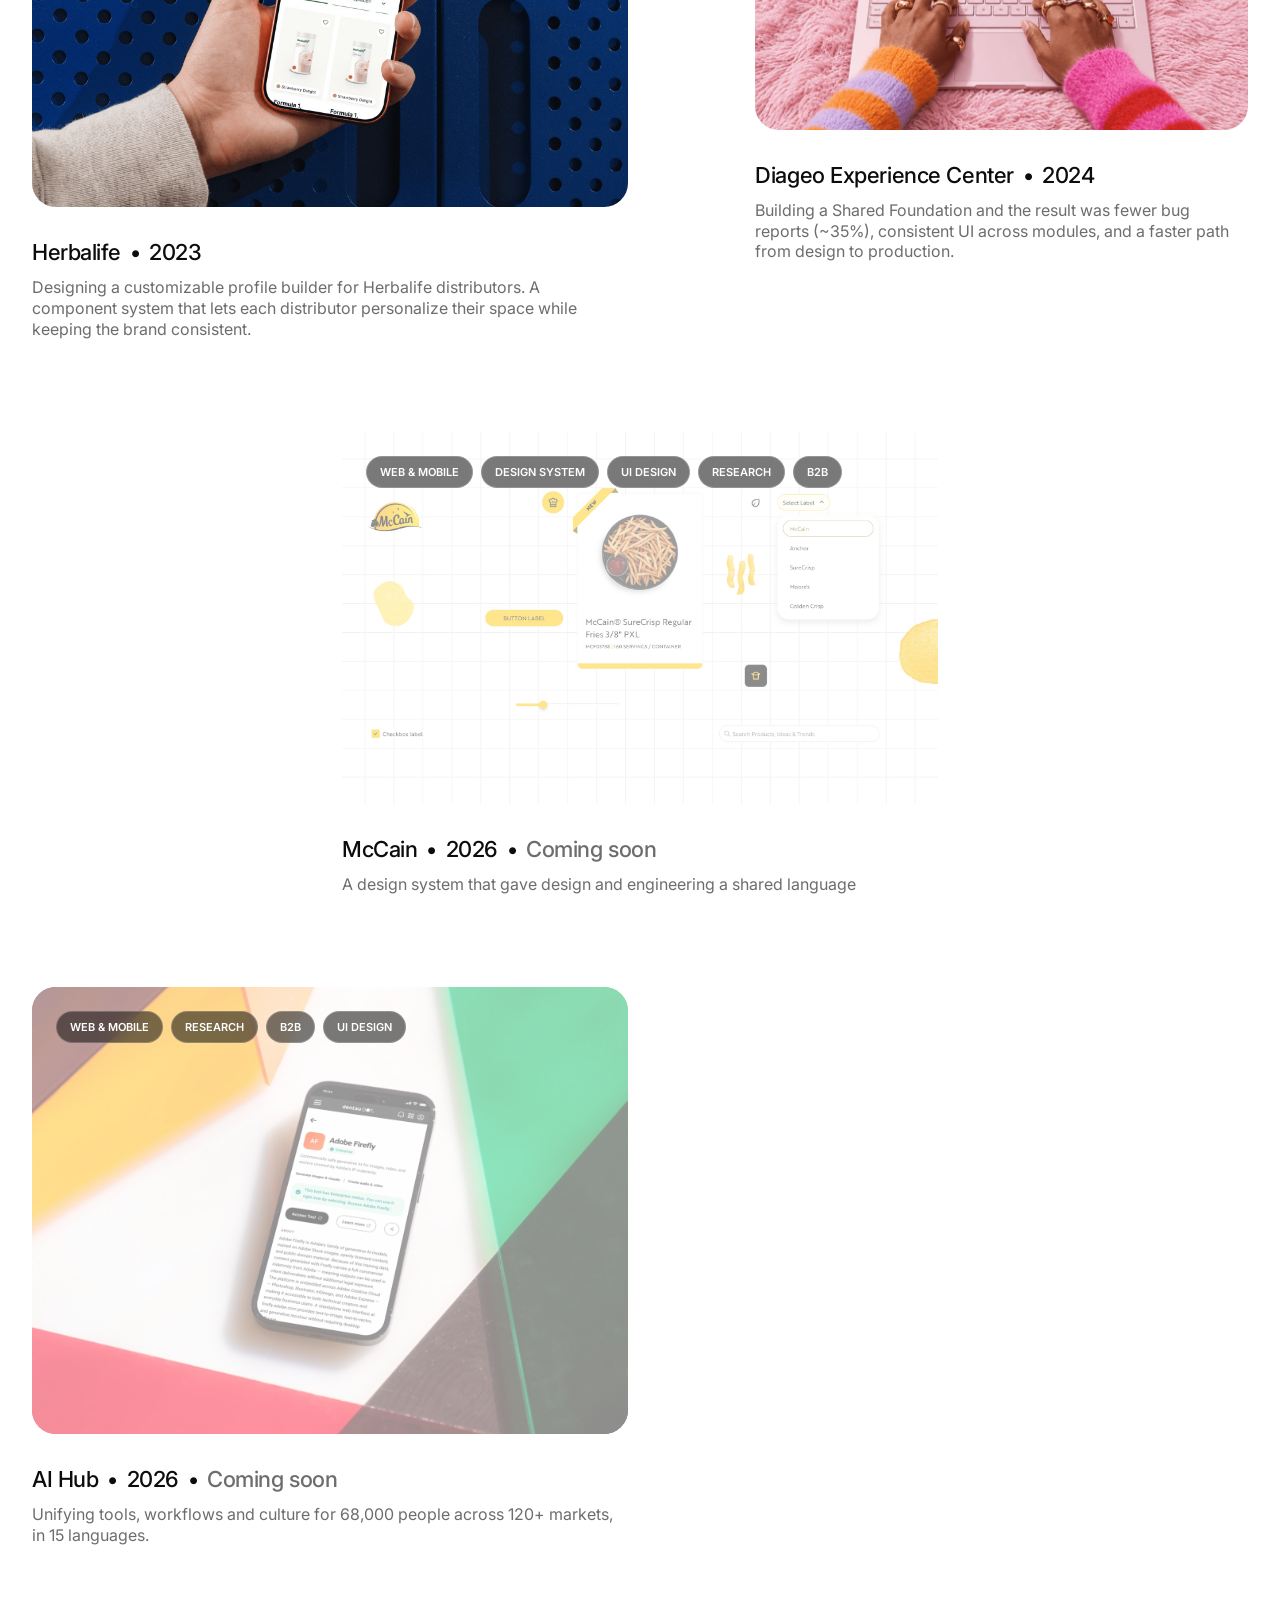
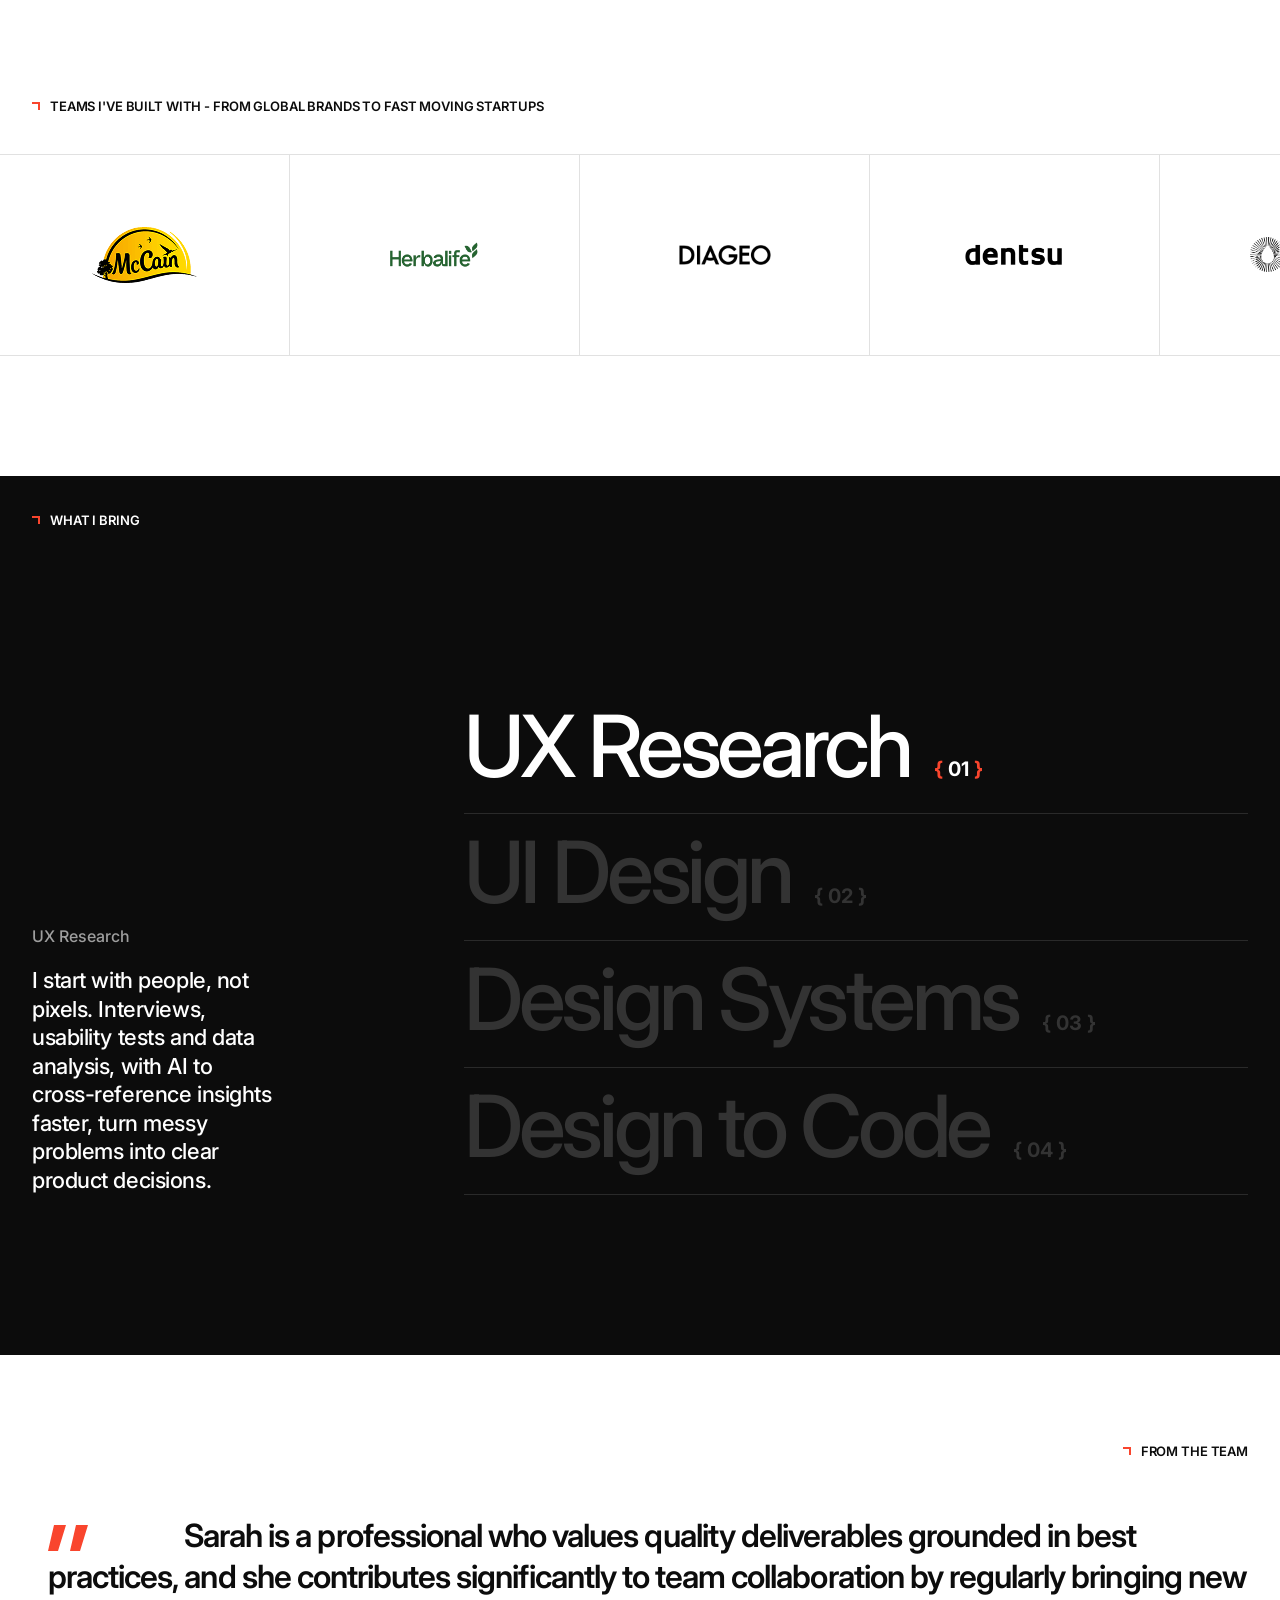
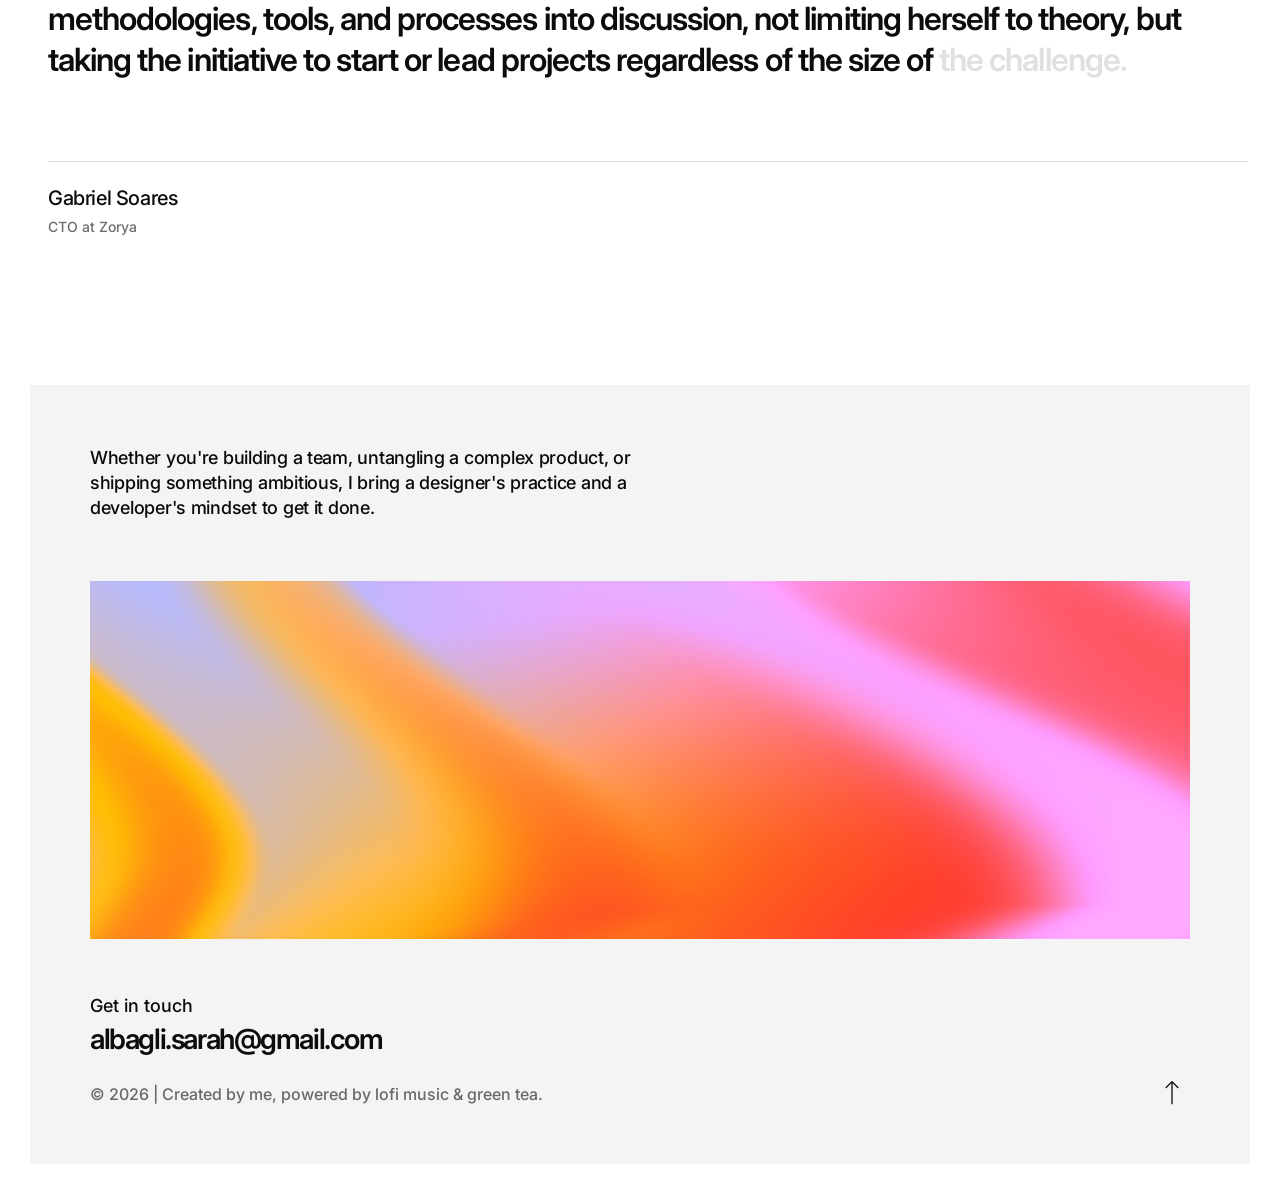
==== commit 540a3bf4: "Scroll arrows, OG image cache fix, Safari McCain video - Hero: scroll-down arrow bottom right; foote" ====
--- a/index.html
+++ b/index.html
@@ -11,14 +11,14 @@
   <meta property="og:title" content="Sarah Albagli • Product Designer" />
   <meta property="og:description" content="Senior Product Designer based in Spain." />
   <meta property="og:url" content="https://sarahalbagli.vercel.app/" />
-  <meta property="og:image" content="https://sarahalbagli.vercel.app/assets/og-image.jpg" />
+  <meta property="og:image" content="https://sarahalbagli.vercel.app/assets/og-image.jpg?v=2" />
   <meta property="og:image:width" content="1200" />
   <meta property="og:image:height" content="630" />
   <meta property="og:image:alt" content="Sarah Albagli, Product Designer" />
   <meta name="twitter:card" content="summary_large_image" />
   <meta name="twitter:title" content="Sarah Albagli • Product Designer" />
   <meta name="twitter:description" content="Senior Product Designer based in Spain." />
-  <meta name="twitter:image" content="https://sarahalbagli.vercel.app/assets/og-image.jpg" />
+  <meta name="twitter:image" content="https://sarahalbagli.vercel.app/assets/og-image.jpg?v=2" />
   <link rel="icon" href="/assets/favicon.ico" sizes="32x32" />
   <link rel="icon" type="image/png" sizes="16x16" href="/assets/favicon-16.png" />
   <link rel="icon" type="image/png" sizes="32x32" href="/assets/favicon-32.png" />
@@ -110,6 +110,10 @@
 
         <p class="hero__location" data-i18n="home.location">Based in Spain</p>
       </div>
+
+      <a class="hero__scroll" href="#work" aria-label="Scroll down">
+        <svg viewBox="0 0 24 40" aria-hidden="true"><path d="M12 2v34M3 27l9 9 9-9" /></svg>
+      </a>
     </section>
 
     <!-- Selected work -->
@@ -214,6 +218,9 @@
     <p class="footer__label" data-i18n="footer.label">Get in touch</p>
     <a href="mailto:albagli.sarah@gmail.com" class="footer__email">albagli.sarah@gmail.com</a>
     <p class="footer__copy" data-i18n="footer.copy">© 2026 | Created by me, powered by lofi music &amp; green tea.</p>
+    <a class="footer__top" href="#top" aria-label="Back to top">
+      <svg viewBox="0 0 24 40" aria-hidden="true"><path d="M12 38V4M3 13l9-9 9 9" /></svg>
+    </a>
   </footer>
 
   <!-- Spanish translations for this page (shared strings live in /i18n.js) -->
--- a/style.css
+++ b/style.css
@@ -229,6 +229,21 @@
 }
 .flow canvas.is-ready { opacity: 1; }
 
+/* Cursor trail: faint brush stroke painted with the hero gradient (desktop only, see script.js) */
+.cursor-trail {
+  position: fixed;
+  inset: 0;
+  z-index: 9999;
+  background: none;
+  pointer-events: none;
+  opacity: 0;
+  transition: opacity 0.5s ease;
+}
+.cursor-trail.is-active { opacity: 0.45; }
+.cursor-trail .cursor-trail__source { display: none; }
+.cursor-trail .cursor-trail__stroke { opacity: 1; filter: blur(10px); }
+html.intro-active .cursor-trail { display: none; }
+
 /* ---------- Hero ---------- */
 .hero {
   position: relative;
@@ -284,7 +299,7 @@
   grid-column: 2;
   grid-row: 2;
   align-self: start;
-  margin: 0.6em 18vw 0 0;
+  margin: -1.6em 18vw 0 0;   /* sits higher so the list clears the dot on the "i" of Designer */
   font-size: 18px;
   font-weight: 600;
   line-height: 1.6;
@@ -298,6 +313,36 @@
   font-size: 16px;
   font-weight: 500;
 }
+
+/* Scroll-down arrow, bottom right of the hero */
+.hero__scroll {
+  position: absolute;
+  right: var(--gutter);
+  bottom: 6px;   /* low enough to clear "Designer" at every width */
+  z-index: 2;
+  display: grid;
+  place-items: center;
+  width: 36px;
+  height: 36px;
+  color: #fff;
+  transition: color 0.2s ease;
+}
+.hero__scroll svg {
+  width: 16px;
+  height: 26px;
+  fill: none;
+  stroke: currentColor;
+  stroke-width: 2;
+  stroke-linecap: round;
+  stroke-linejoin: round;
+  animation: hero-scroll 1.8s ease-in-out infinite;
+}
+.hero__scroll:hover { color: var(--red); }
+@keyframes hero-scroll {
+  0%, 100% { transform: translateY(-2px); }
+  50% { transform: translateY(4px); }
+}
+@media (prefers-reduced-motion: reduce) { .hero__scroll svg { animation: none; } }
 
 /* ---------- Selected work ---------- */
 .work { padding: 160px var(--gutter) 80px; }
@@ -445,6 +490,7 @@
 /* ---------- Footer ---------- */
 .footer {
   /* same white frame on all four sides */
+  position: relative;
   margin: 30px;
   padding: 60px 60px 60px;
   background: var(--paper-2);
@@ -463,6 +509,35 @@
 .footer__email { display: inline-block; font-size: clamp(22px, 2.2vw, 32px); font-weight: 600; letter-spacing: -0.05em; margin-bottom: 28px; }
 .footer__email:hover { color: var(--red); }
 .footer__copy { font-size: 16px; font-weight: 500; color: var(--ink-soft); }
+
+/* Back to top: the hero's scroll arrow turned up, on the copyright line */
+.footer__top {
+  position: absolute;
+  right: 60px;
+  bottom: 54px;
+  display: grid;
+  place-items: center;
+  width: 36px;
+  height: 36px;
+  color: #0a0a0a;
+  transition: color 0.2s ease;
+}
+.footer__top svg {
+  width: 16px;
+  height: 26px;
+  fill: none;
+  stroke: currentColor;
+  stroke-width: 2;
+  stroke-linecap: round;
+  stroke-linejoin: round;
+  animation: footer-top 1.8s ease-in-out infinite;
+}
+.footer__top:hover { color: var(--red); }
+@keyframes footer-top {
+  0%, 100% { transform: translateY(2px); }
+  50% { transform: translateY(-4px); }
+}
+@media (prefers-reduced-motion: reduce) { .footer__top svg { animation: none; } }
 
 /* ---------- Scroll reveal ---------- */
 .reveal { opacity: 0; transform: translateY(40px); transition: opacity 0.8s ease, transform 0.8s cubic-bezier(.2,.7,.2,1); }
@@ -514,6 +589,8 @@
   .clients__cell { width: 200px; height: 140px; }
 
   .footer { margin: 12px; padding: 40px 20px; }
+  .footer__top { right: 12px; bottom: 34px; }
+  .footer__copy { padding-right: 44px; }   /* keep the text clear of the back-to-top arrow */
   .footer__statement { margin-bottom: 32px; }
   .footer__gradient { margin-bottom: 40px; }
 }
@@ -987,8 +1064,8 @@
   transition: opacity 0.12s ease, transform 0.12s ease;
 }
 .fn-pop.is-on { opacity: 1; transform: none; pointer-events: auto; }
-.fn-pop video { position: absolute; inset: 0; display: block; width: 100%; height: 100%; object-fit: cover; border-radius: inherit; opacity: 0; }
-.fn-pop video.is-active { opacity: 1; }
+.fn-pop :is(video, img) { position: absolute; inset: 0; display: block; width: 100%; height: 100%; object-fit: cover; border-radius: inherit; opacity: 0; }
+.fn-pop :is(video, img).is-active { opacity: 1; }
 .fn-pop__credit {
   position: absolute;
   top: 100%;
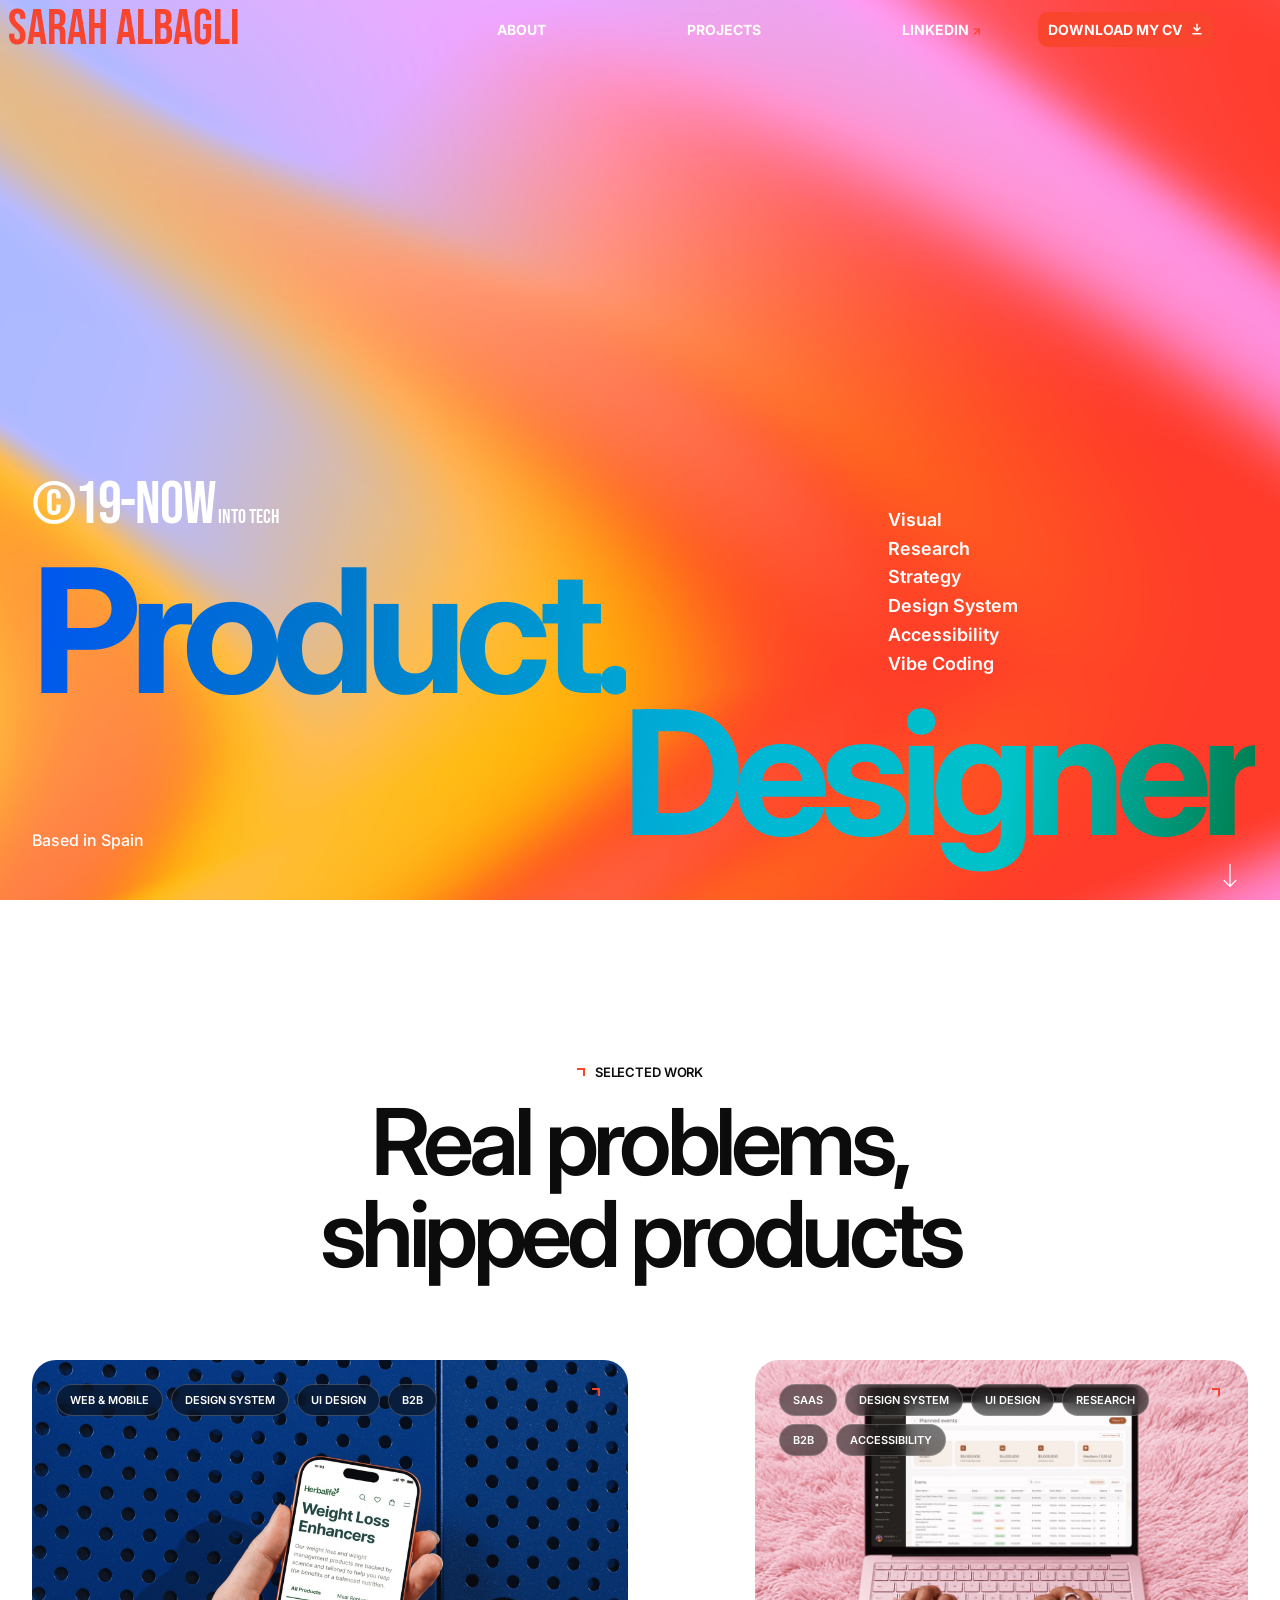
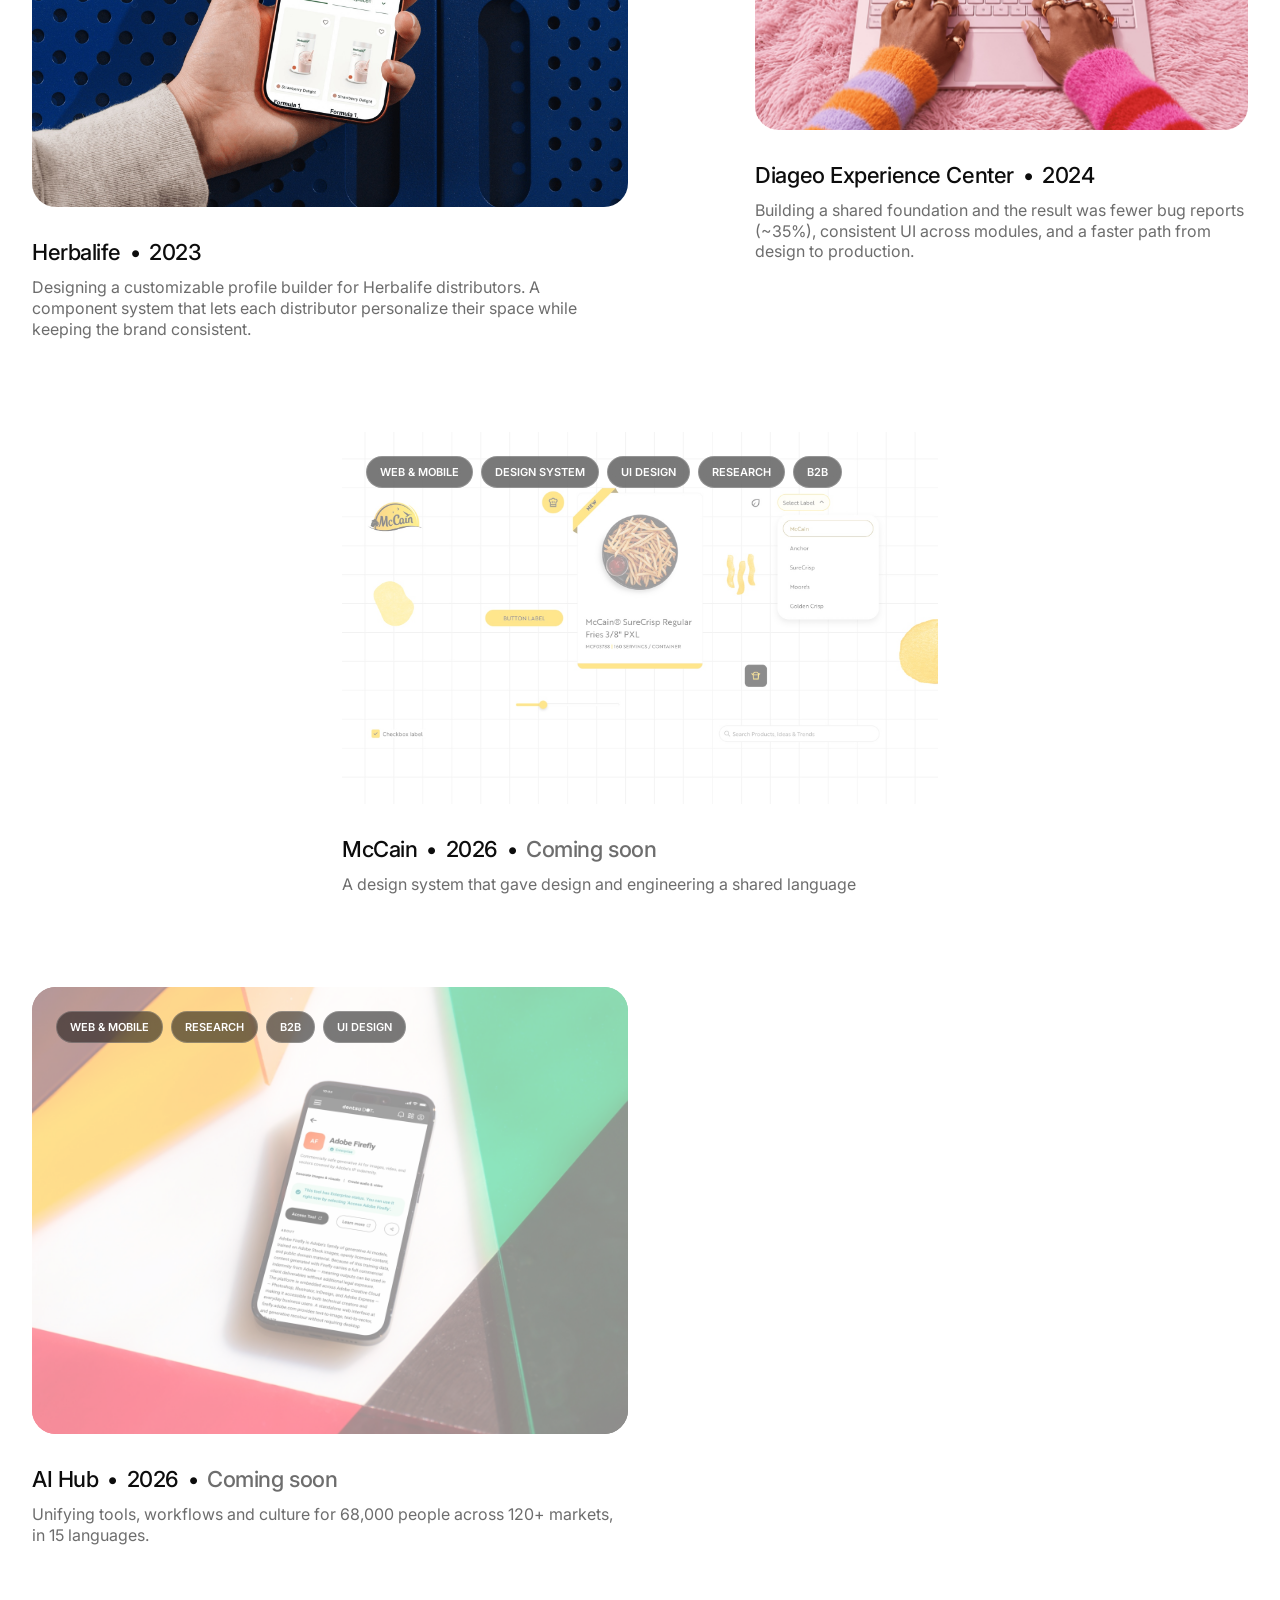
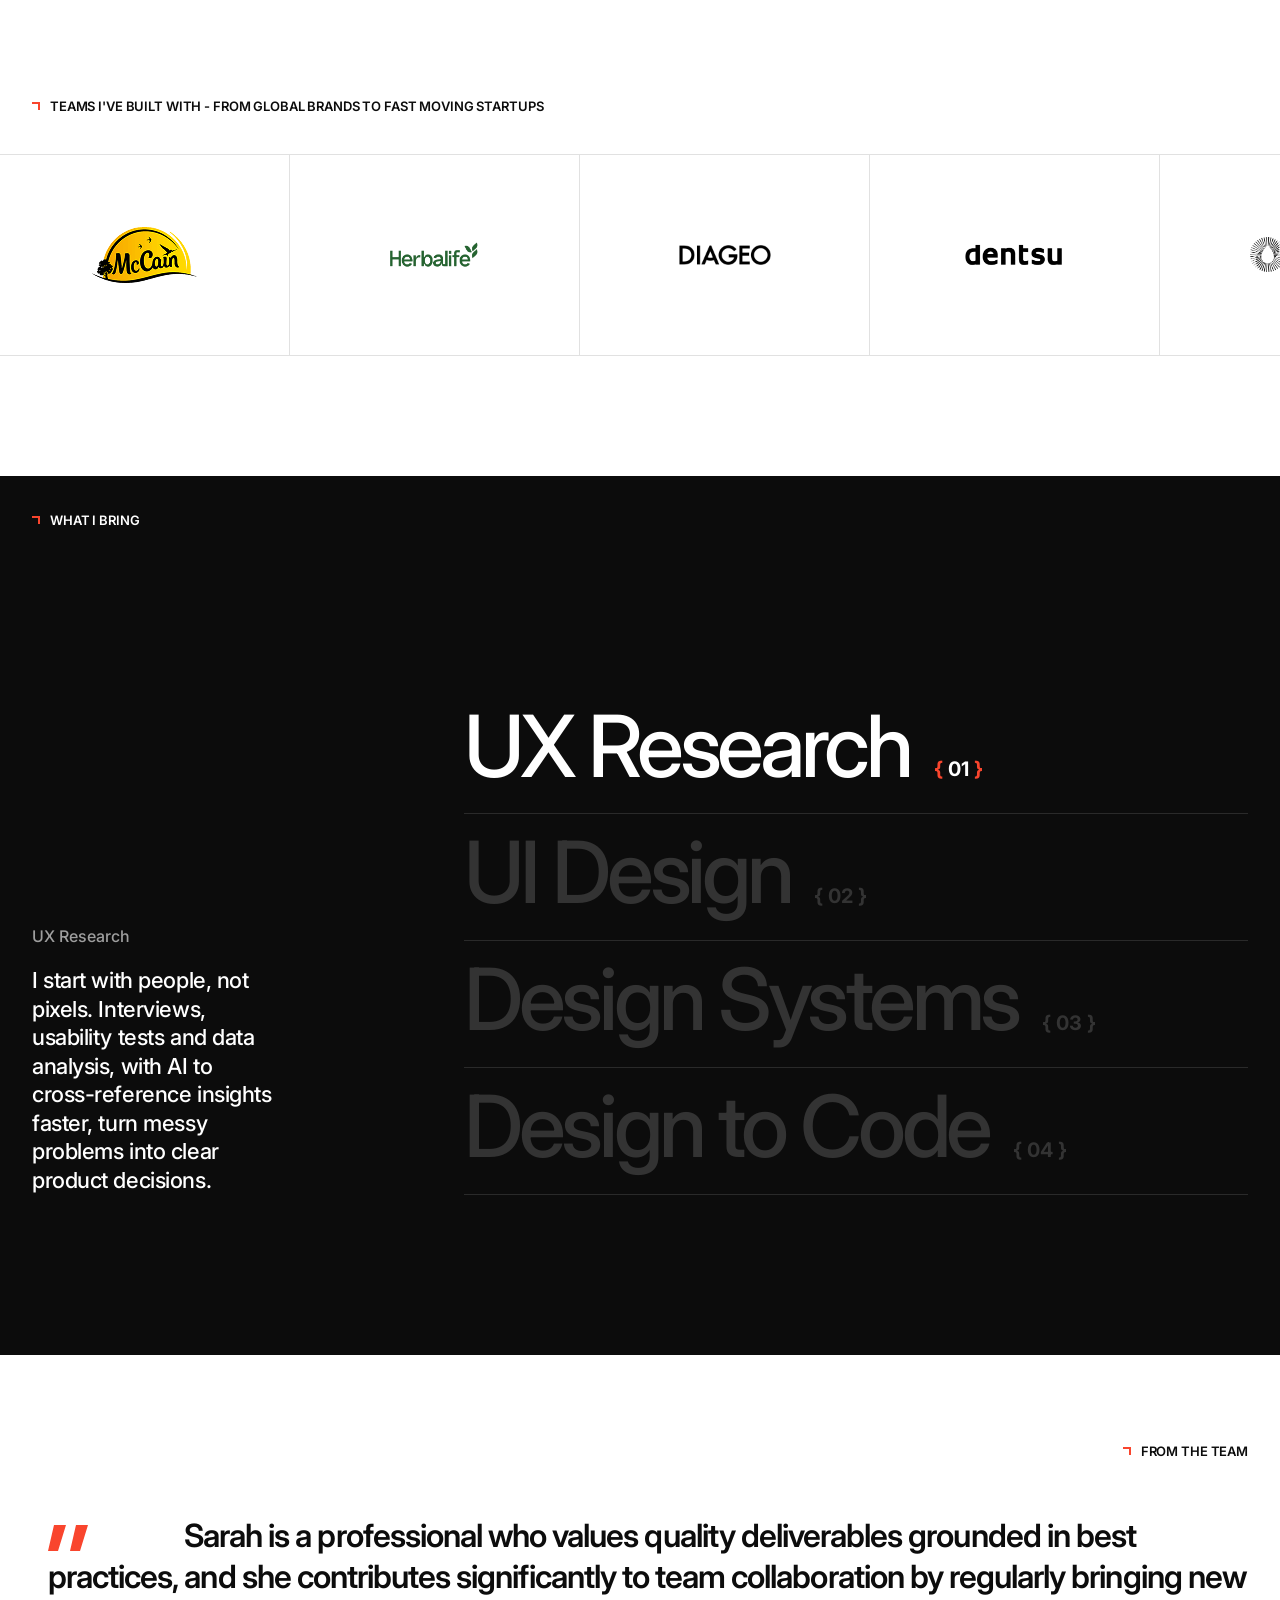
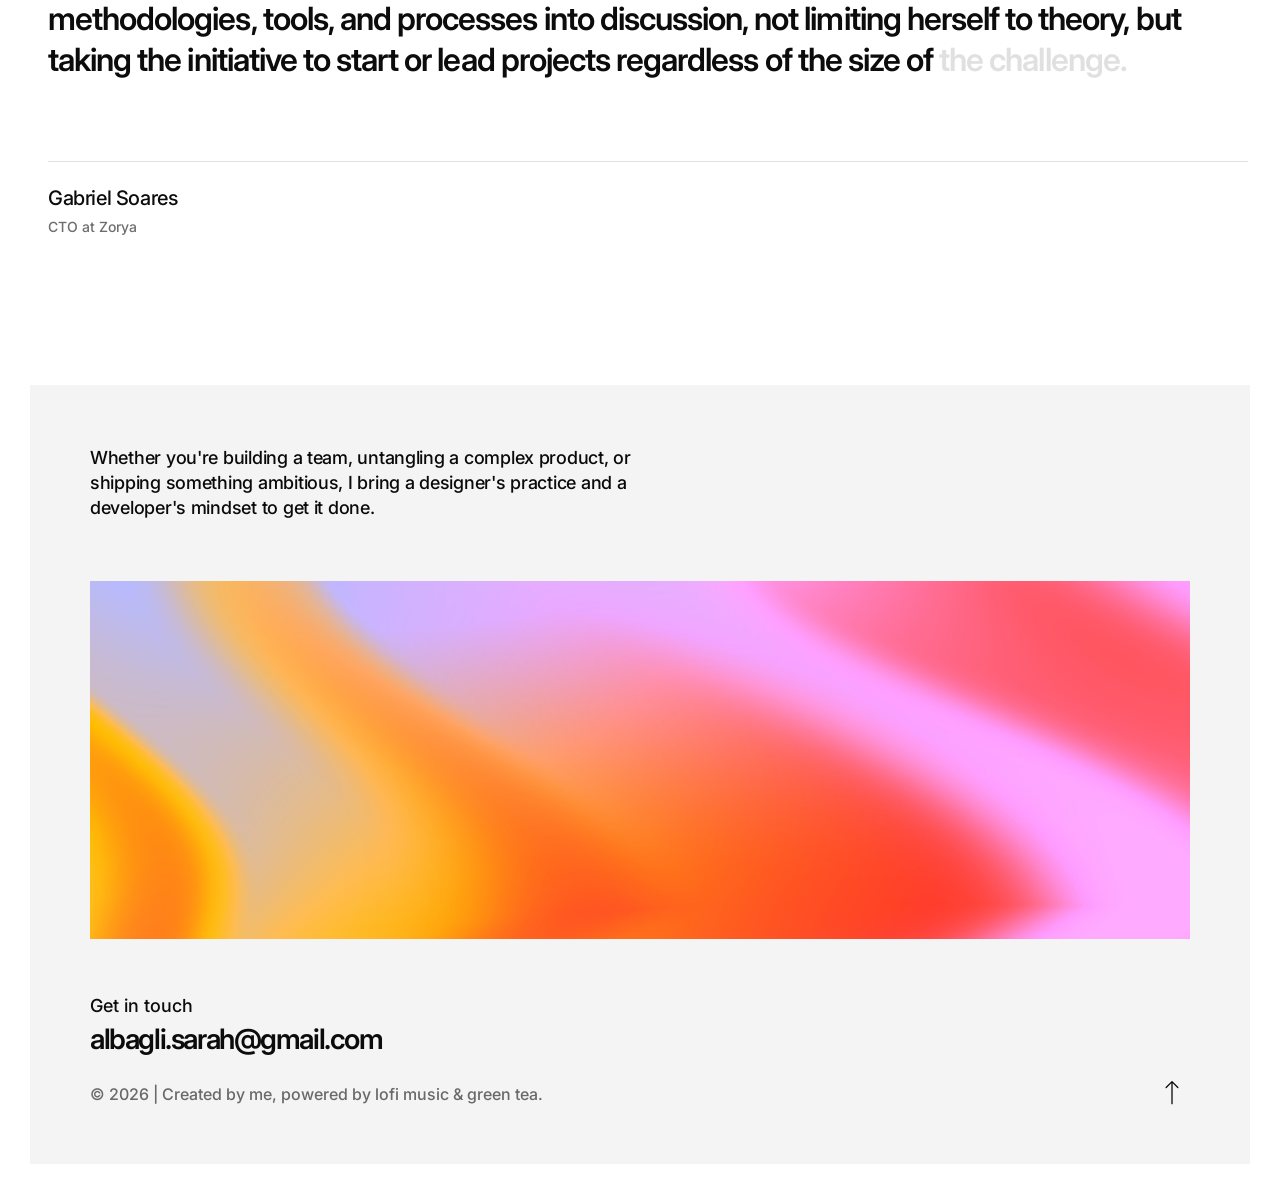
==== commit c049412b: "LinkedIn opens in new tab, fix Zorya frontend dates, DxC description case Co-Authored-By: Claude Opu" ====
--- a/index.html
+++ b/index.html
@@ -49,7 +49,7 @@
     <nav class="header__nav">
       <a href="./about" data-i18n="nav.about">About</a>
       <a href="./projects/" data-i18n="nav.work">Projects</a>
-      <a href="https://www.linkedin.com/in/sarahalbagli/">LinkedIn <span class="arrow-up">↗</span></a>
+      <a href="https://www.linkedin.com/in/sarahalbagli/" target="_blank" rel="noopener">LinkedIn <span class="arrow-up">↗</span></a>
     </nav>
     <a href="assets/sarah-albagli-cv.pdf" class="btn-cv" download>
       <span data-i18n="nav.cv">Download my CV</span>
@@ -80,7 +80,7 @@
       <a href="./" data-label="Home" aria-current="page"><span data-i18n="menu.home">Home</span></a>
       <a href="./about/" data-label="About"><span data-i18n="menu.about">About</span></a>
       <a href="./projects/" data-label="Projects"><span data-i18n="menu.projects">Projects</span></a>
-      <a href="https://www.linkedin.com/in/sarahalbagli/" data-label="LinkedIn ↗"><span>LinkedIn ↗</span></a>
+      <a href="https://www.linkedin.com/in/sarahalbagli/" target="_blank" rel="noopener" data-label="LinkedIn ↗"><span>LinkedIn ↗</span></a>
       <a href="assets/sarah-albagli-cv.pdf" download data-label="Download my CV"><span data-i18n="nav.cv">Download my CV</span></a>
     </nav>
   </div>
@@ -133,7 +133,7 @@
         <a href="./projects/dxc" class="case case--b reveal">
           <div class="case__media"><ul class="tags tags--dark case__tags"><li>SaaS</li><li data-i18n="tag.designsystem">Design System</li><li data-i18n="home.svc2.name">UI Design</li><li data-i18n="tag.research">Research</li><li>B2B</li><li data-i18n="tag.accessibility">Accessibility</li></ul><img src="assets/img/dxc/hero-dxc.jpg" alt="Dashboard on a laptop" loading="lazy" /></div>
           <h3 class="case__client">Diageo Experience Center <span class="case__dot" aria-hidden="true">•</span> 2024</h3>
-          <p class="case__desc" data-i18n="home.case.dxc.desc">Building a Shared Foundation and the result was fewer bug reports (~35%), consistent UI across modules, and a faster path from design to production.</p>
+          <p class="case__desc" data-i18n="home.case.dxc.desc">Building a shared foundation and the result was fewer bug reports (~35%), consistent UI across modules, and a faster path from design to production.</p>
         </a>
 
         <div class="case case--soon case--c reveal">
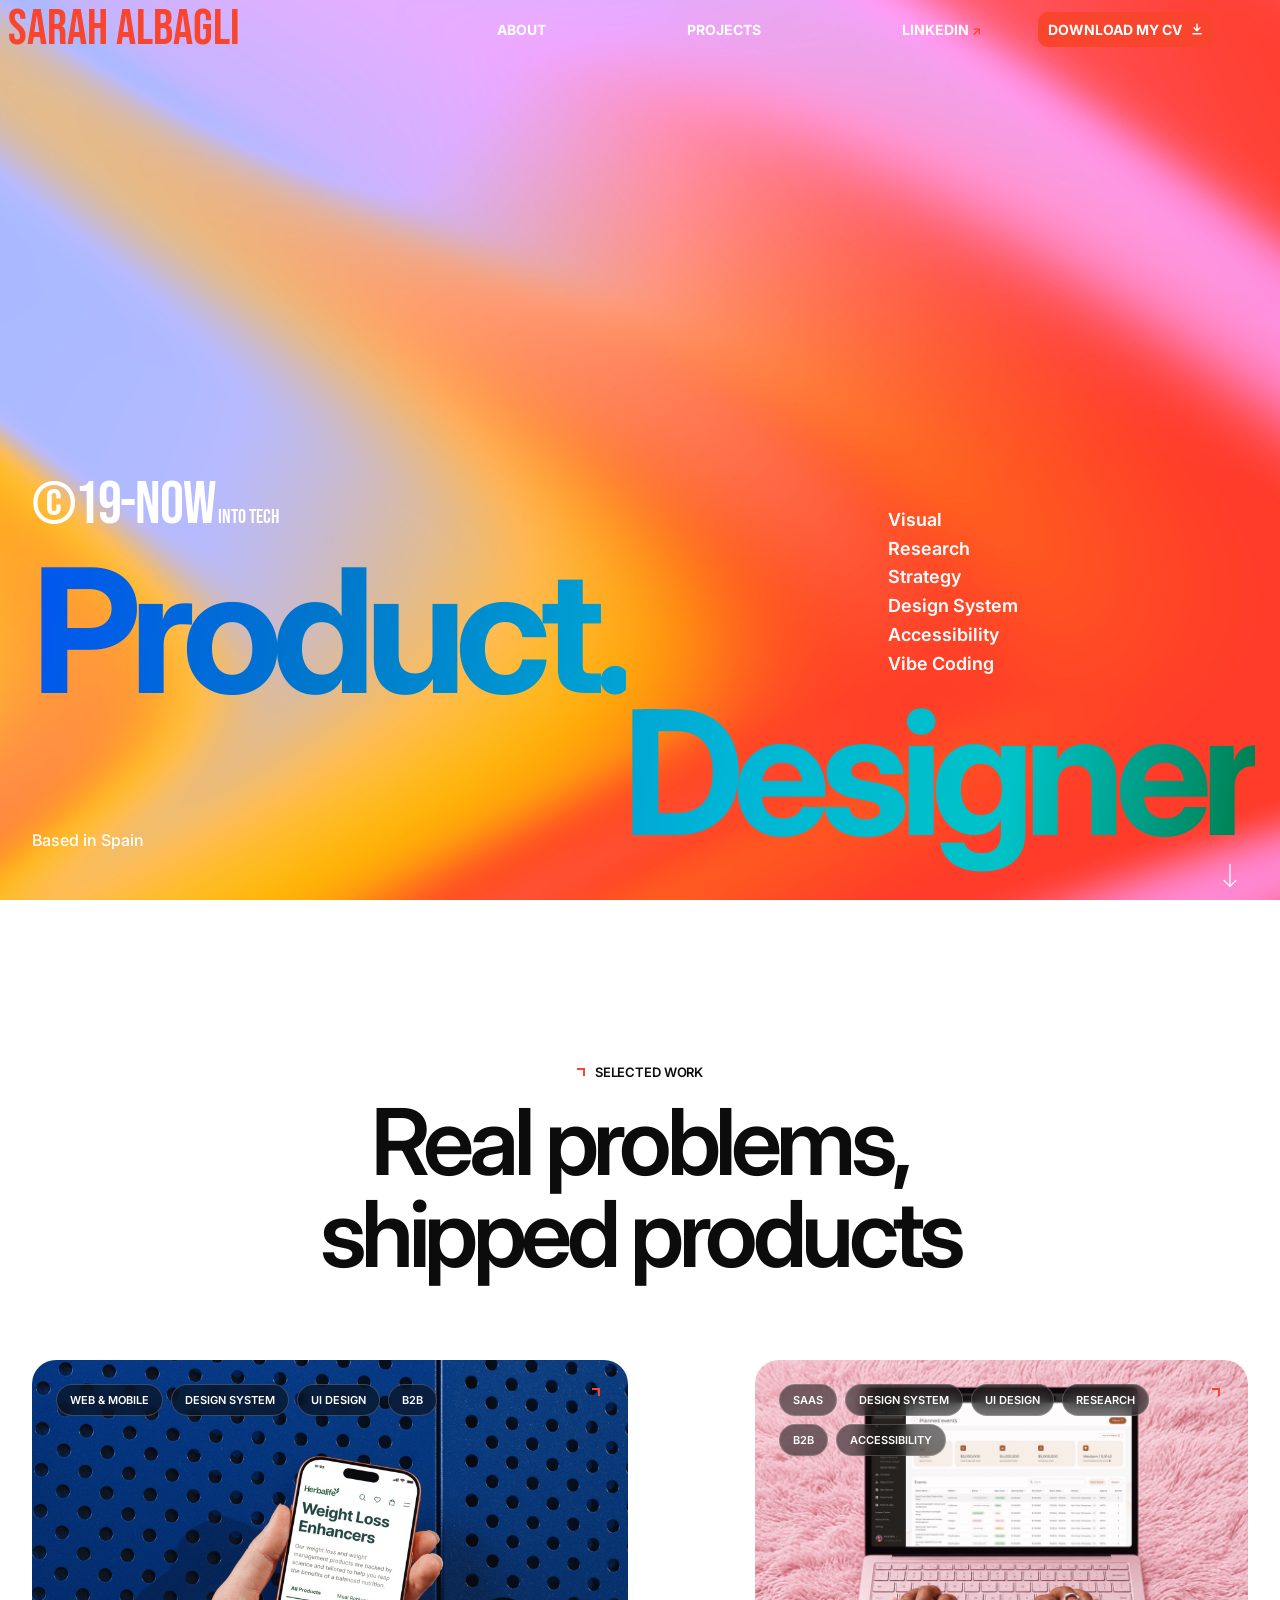
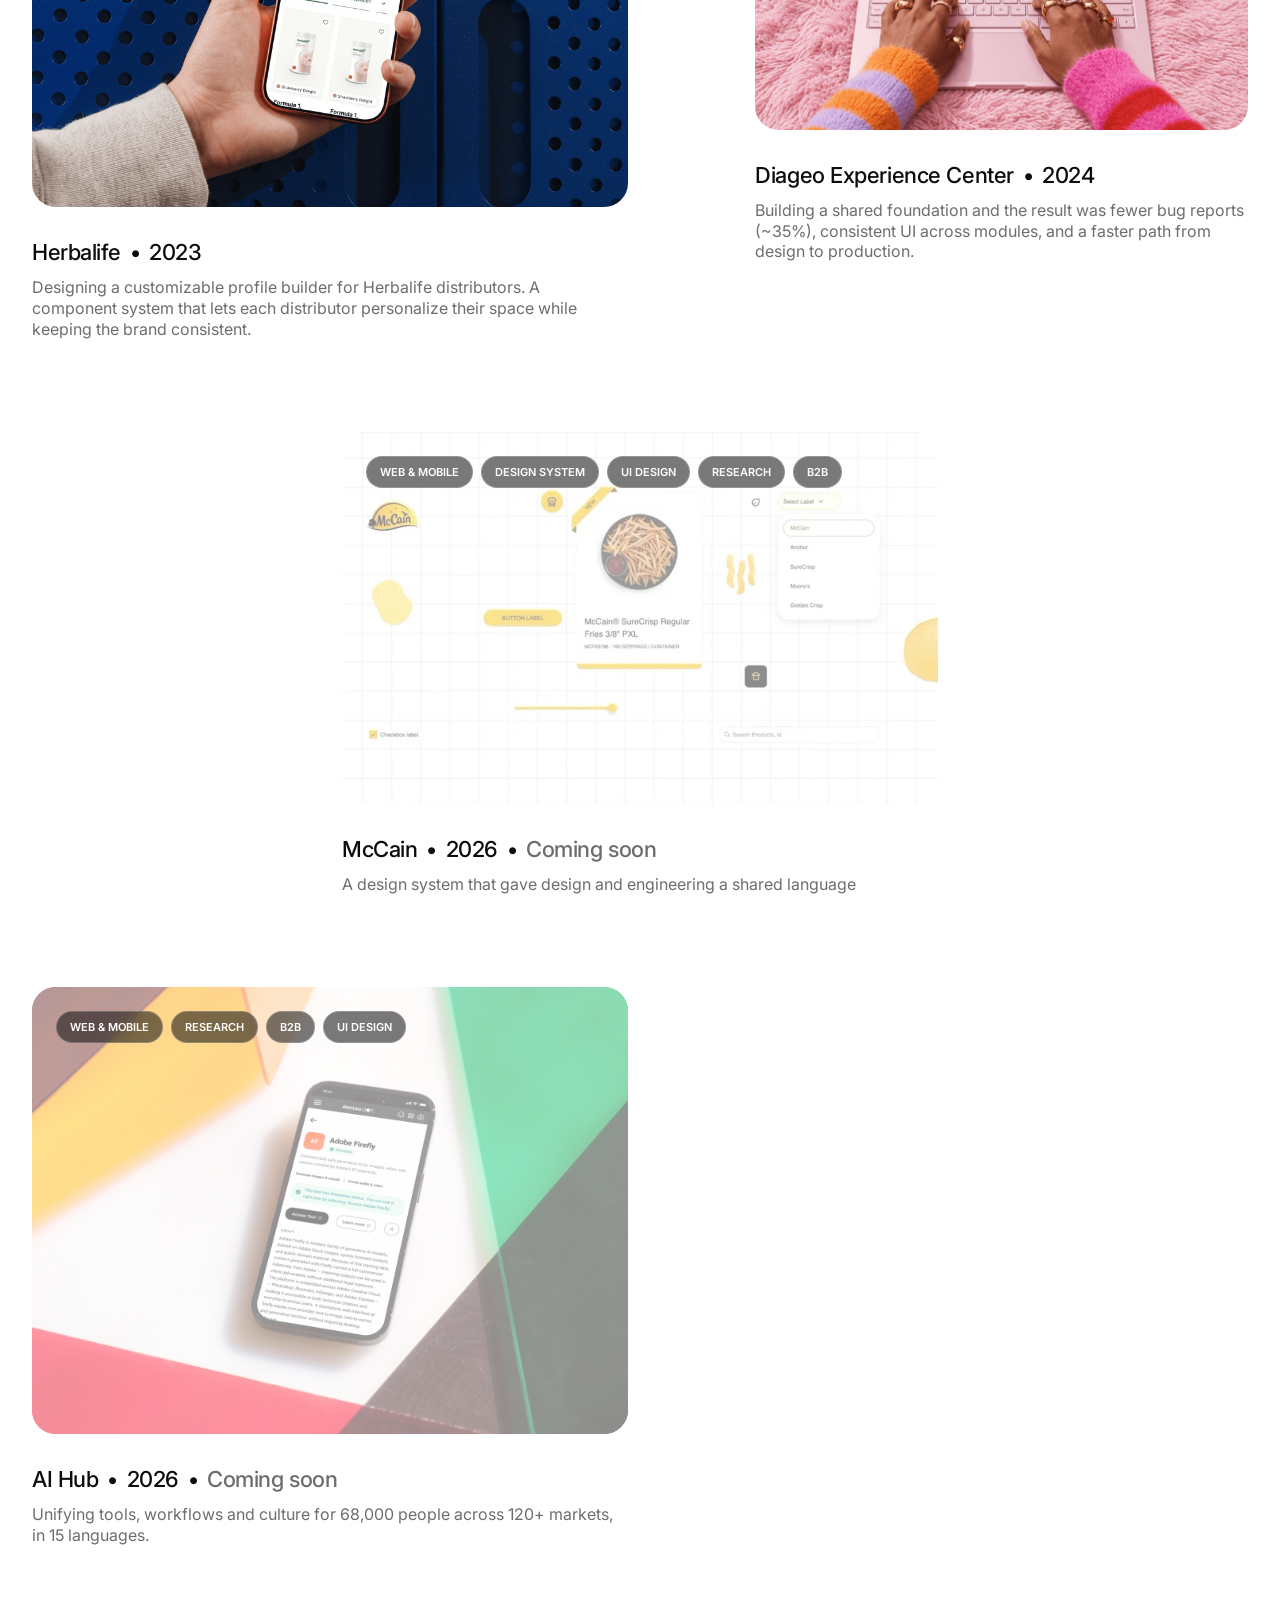
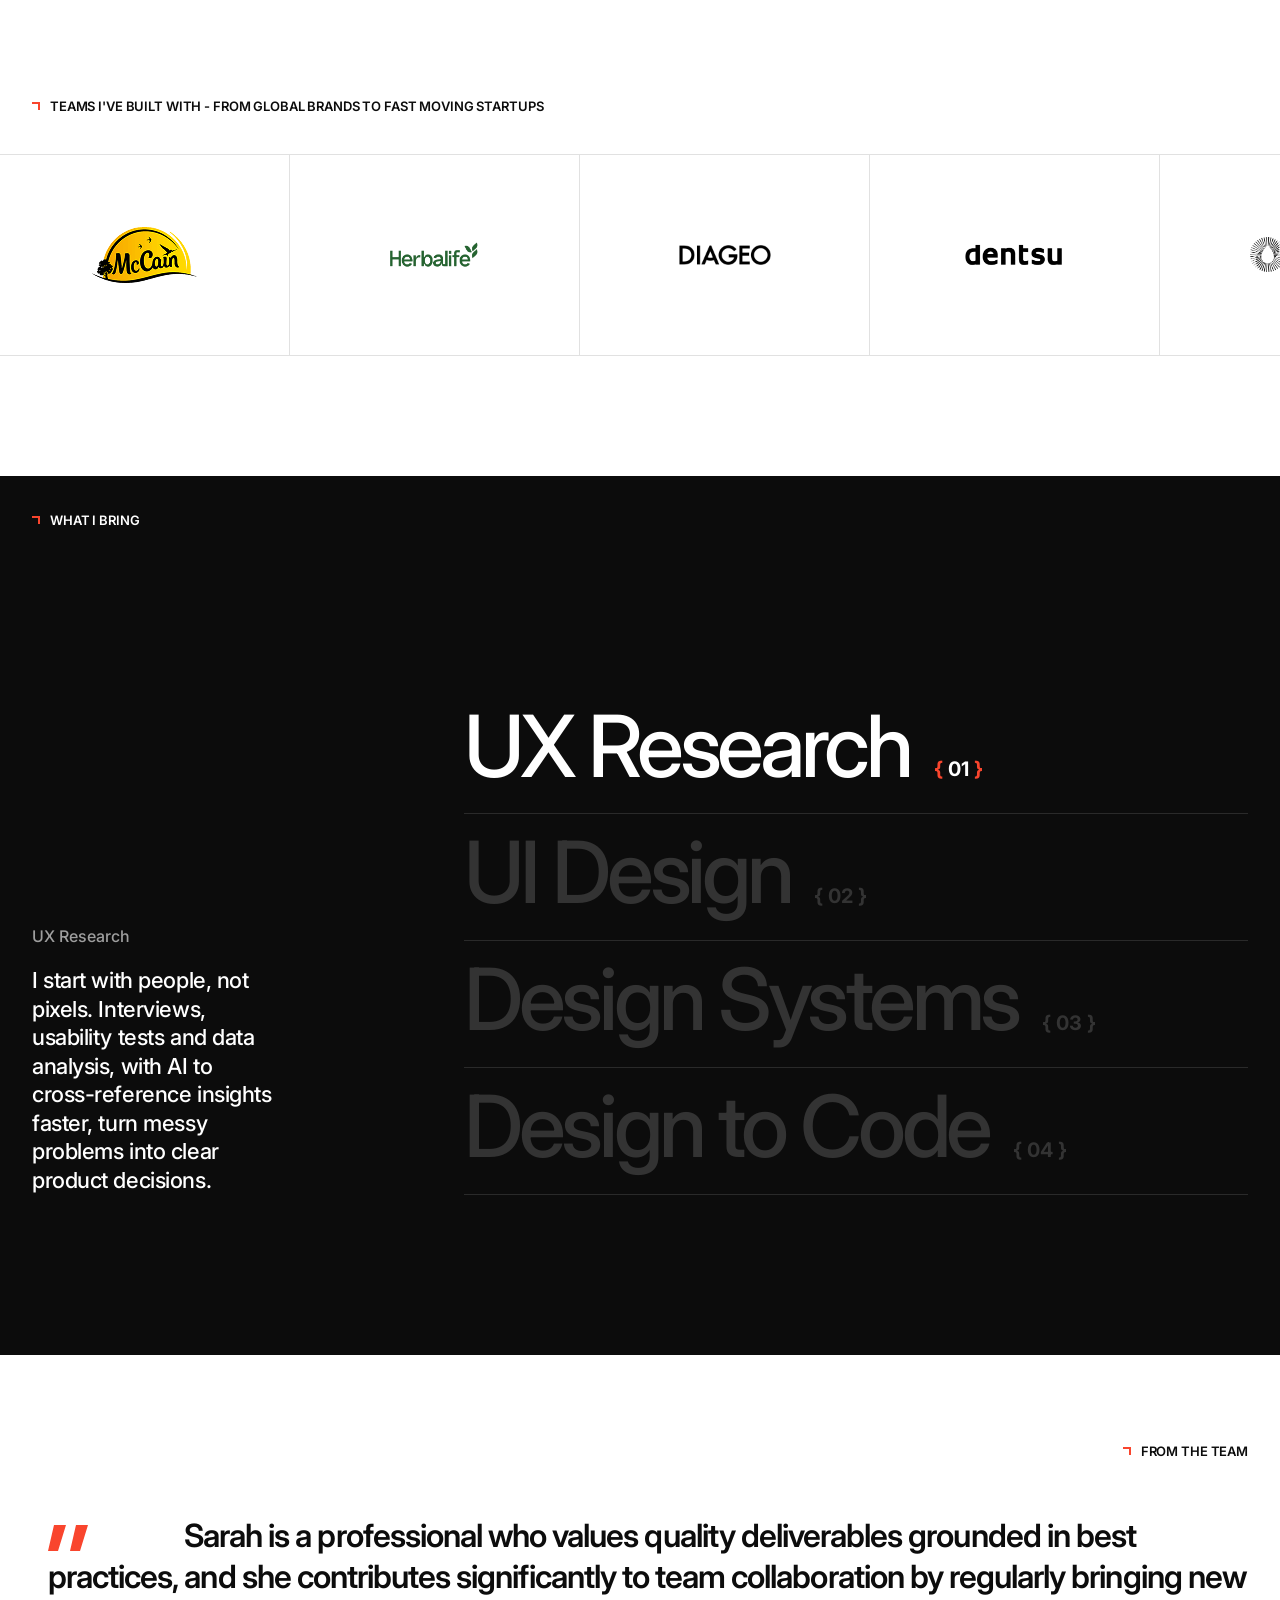
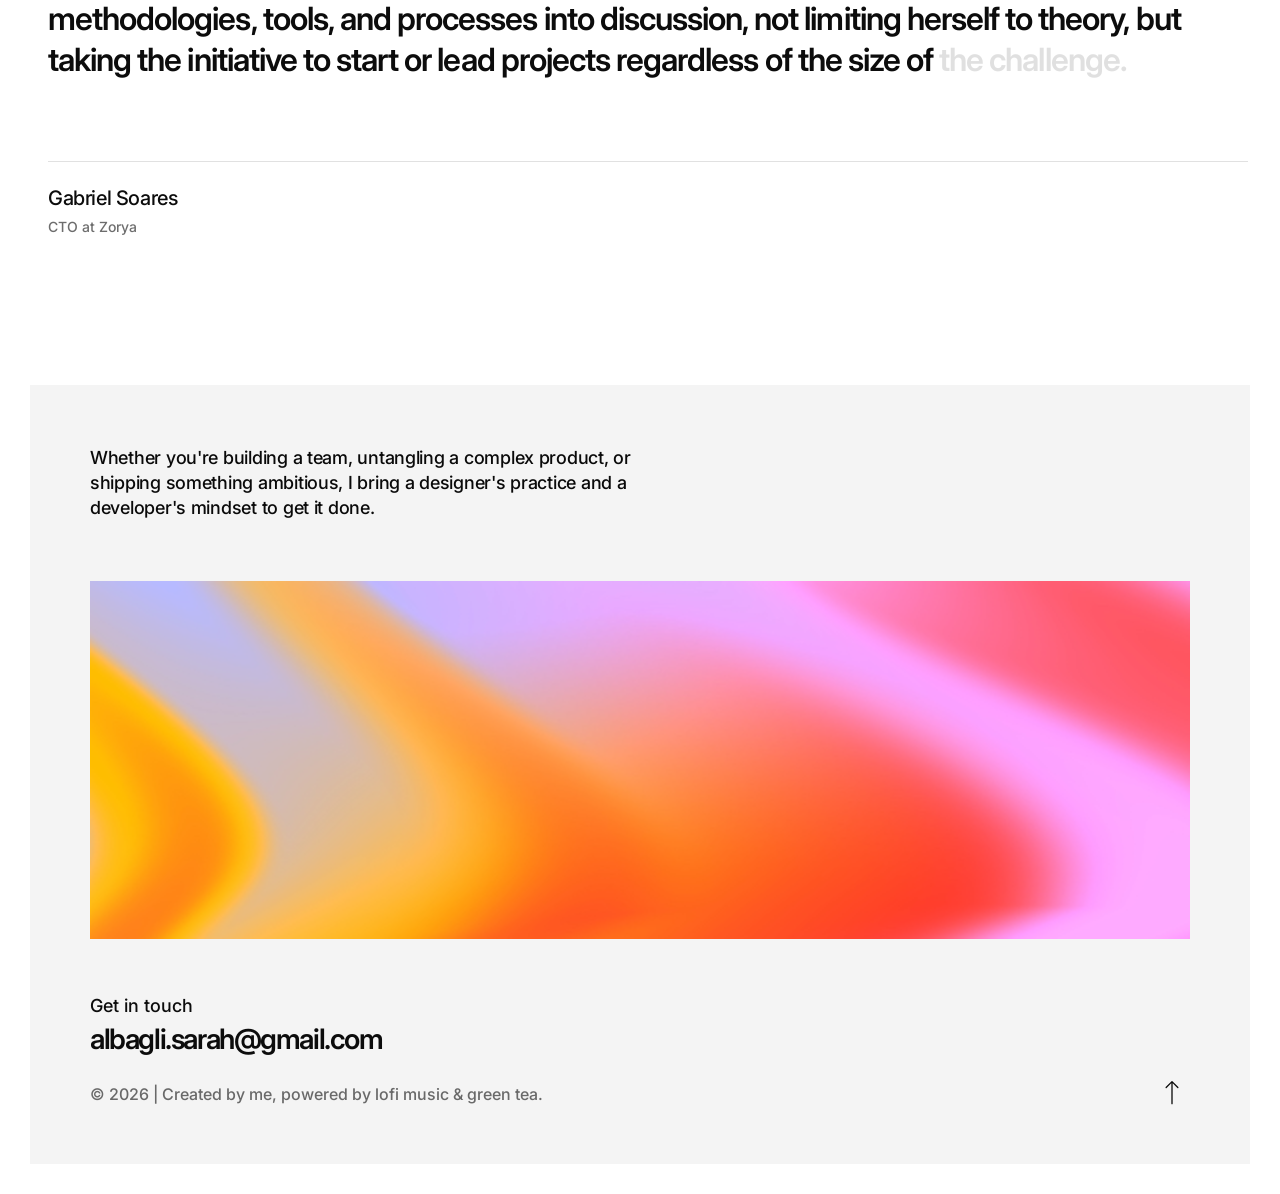
==== commit ab18d08a: "McCain card: animated WebP when Safari blocks the video - Safari refuses video in Low Power Mode, le" ====
--- a/index.html
+++ b/index.html
@@ -137,7 +137,7 @@
         </a>
 
         <div class="case case--soon case--c reveal">
-          <div class="case__media"><ul class="tags tags--dark case__tags"><li data-i18n="tag.webmobile">Web &amp; Mobile</li><li data-i18n="tag.designsystem">Design System</li><li data-i18n="home.svc2.name">UI Design</li><li data-i18n="tag.research">Research</li><li>B2B</li></ul><img src="assets/img/mccainmain.jpg" alt="McCain component library" loading="lazy" /><video class="media-video" src="assets/mccainsmall.mp4" autoplay muted loop playsinline disablepictureinpicture preload="auto" aria-hidden="true"></video></div>
+          <div class="case__media"><ul class="tags tags--dark case__tags"><li data-i18n="tag.webmobile">Web &amp; Mobile</li><li data-i18n="tag.designsystem">Design System</li><li data-i18n="home.svc2.name">UI Design</li><li data-i18n="tag.research">Research</li><li>B2B</li></ul><img src="assets/img/mccainmain.jpg" alt="McCain component library" loading="lazy" /><video class="media-video" src="assets/mccainsmall.mp4" data-fallback="assets/mccainsmall.webp" autoplay muted loop playsinline disablepictureinpicture preload="auto" aria-hidden="true"></video></div>
           <h3 class="case__client">McCain <span class="case__dot" aria-hidden="true">•</span> 2026 <span class="case__dot" aria-hidden="true">•</span> <span class="case__soon">Coming soon</span></h3>
           <p class="case__desc" data-i18n="home.case.mccain.desc">A design system that gave design and engineering a shared language</p>
         </div>
